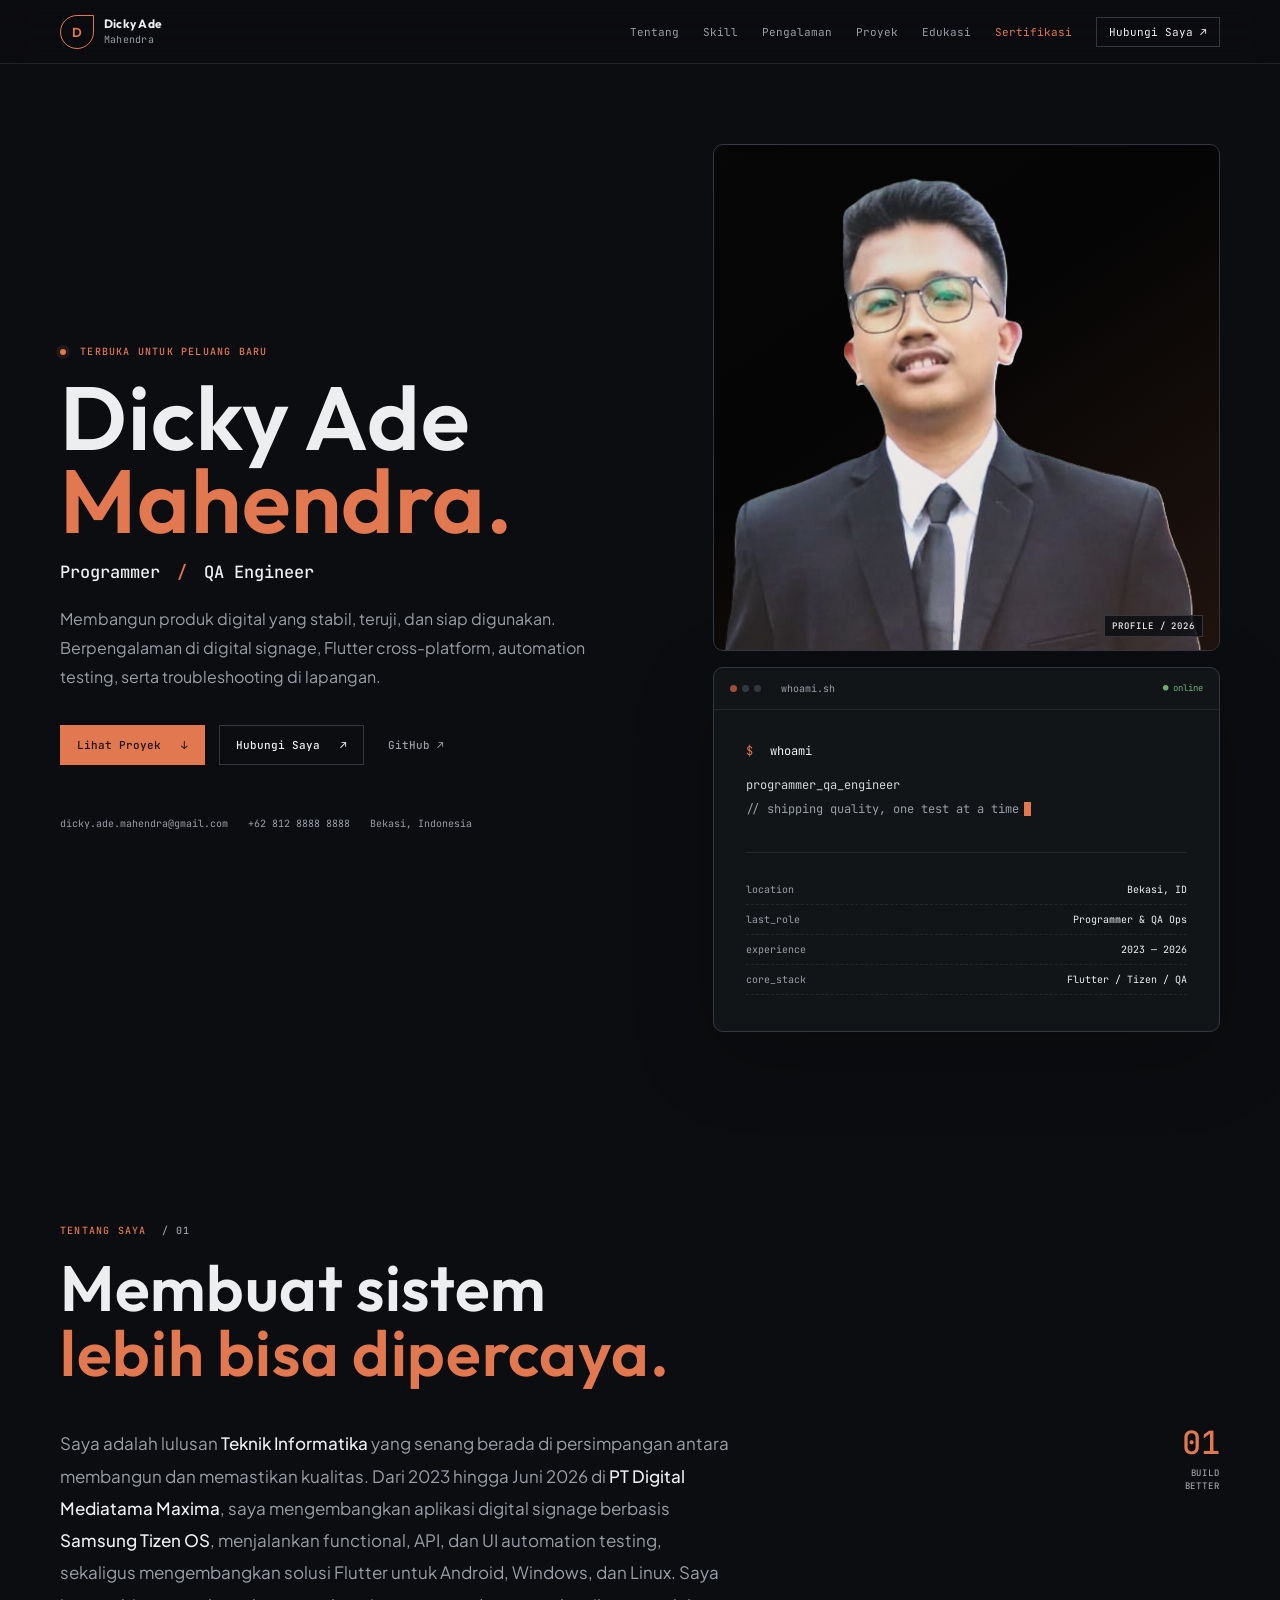
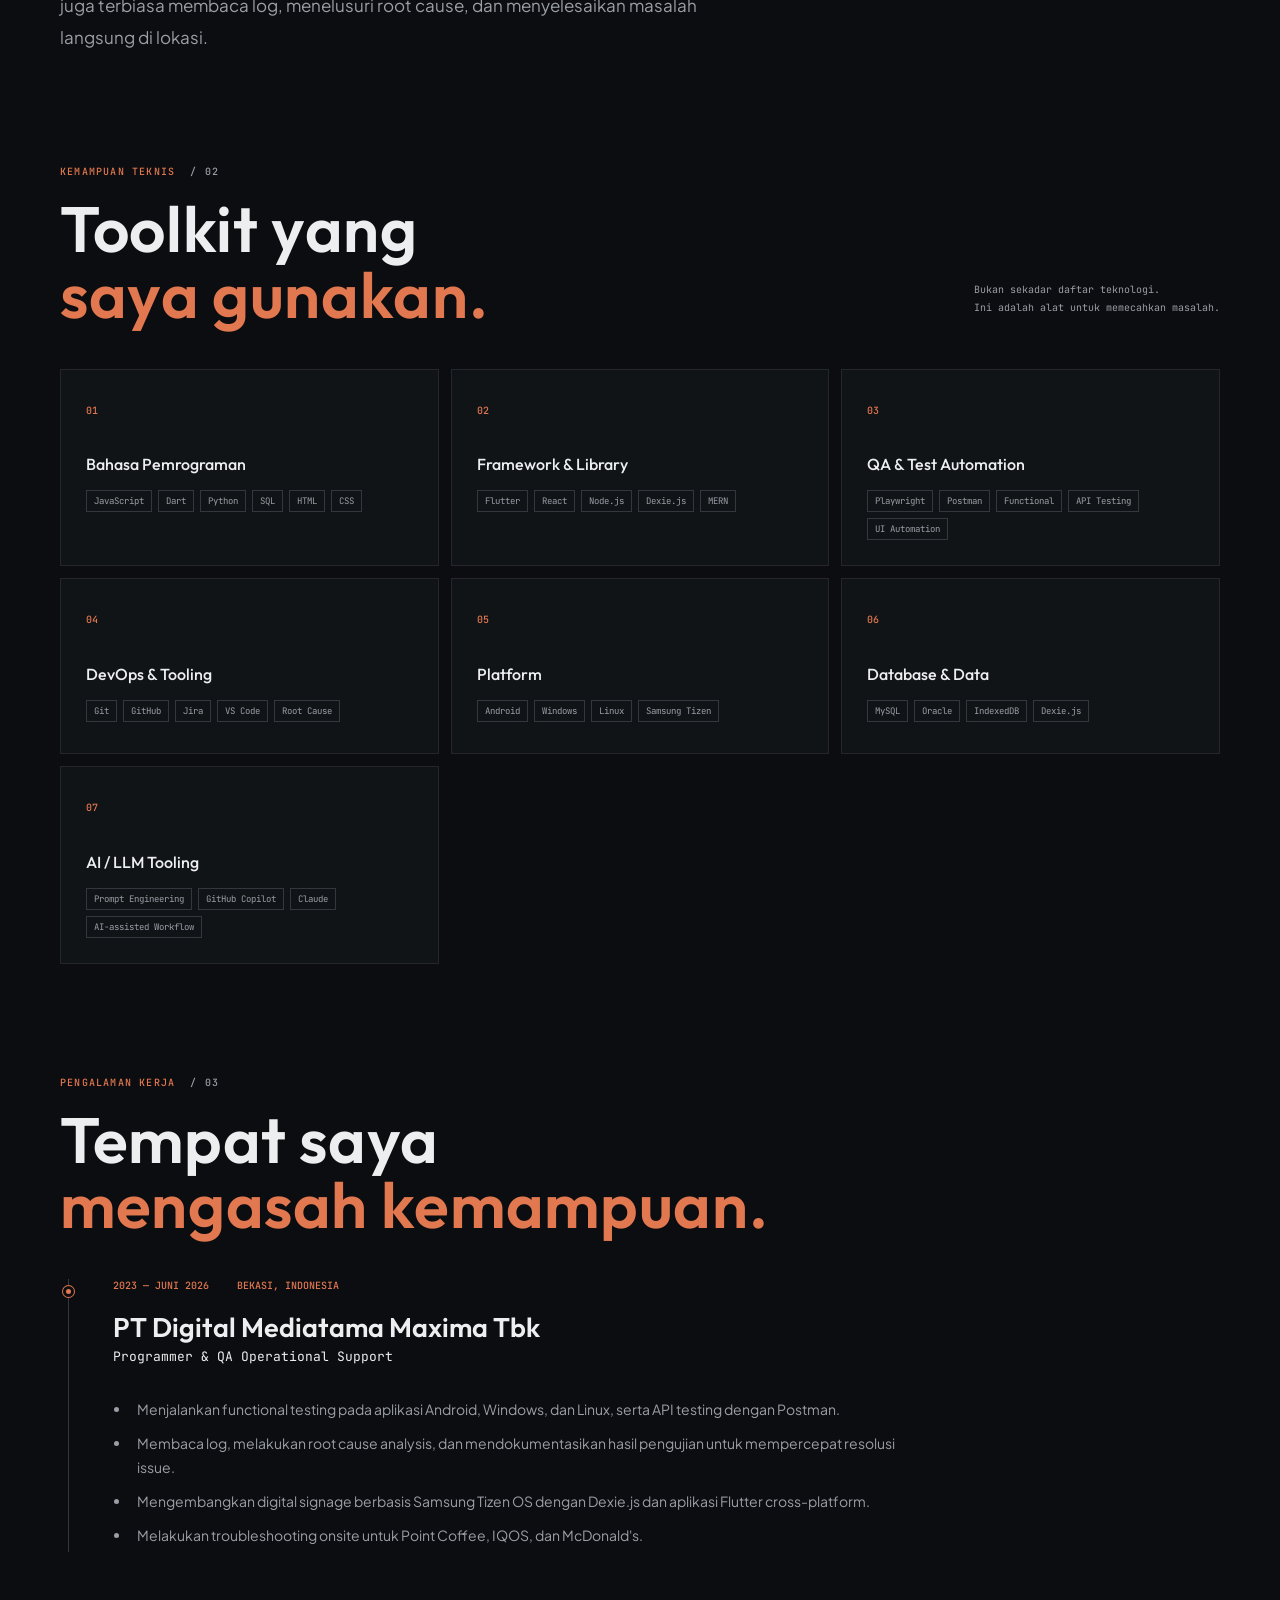
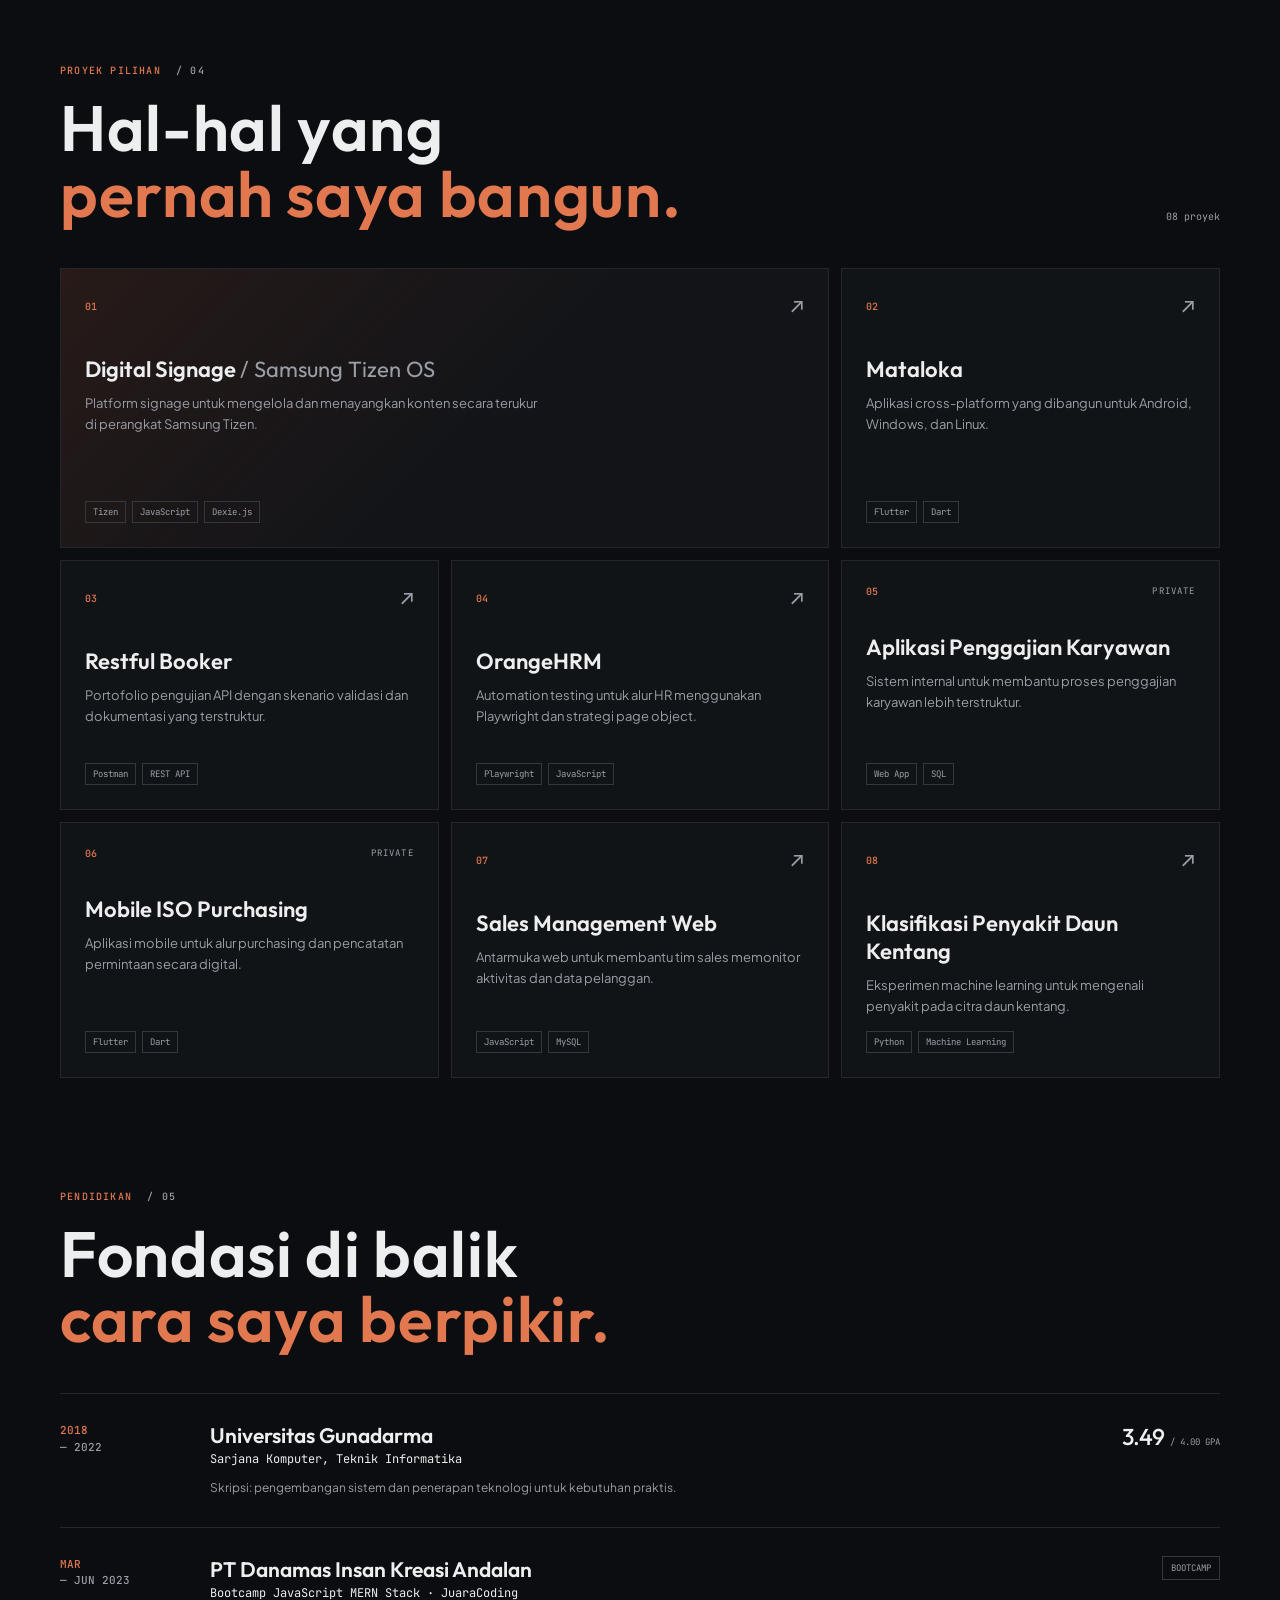
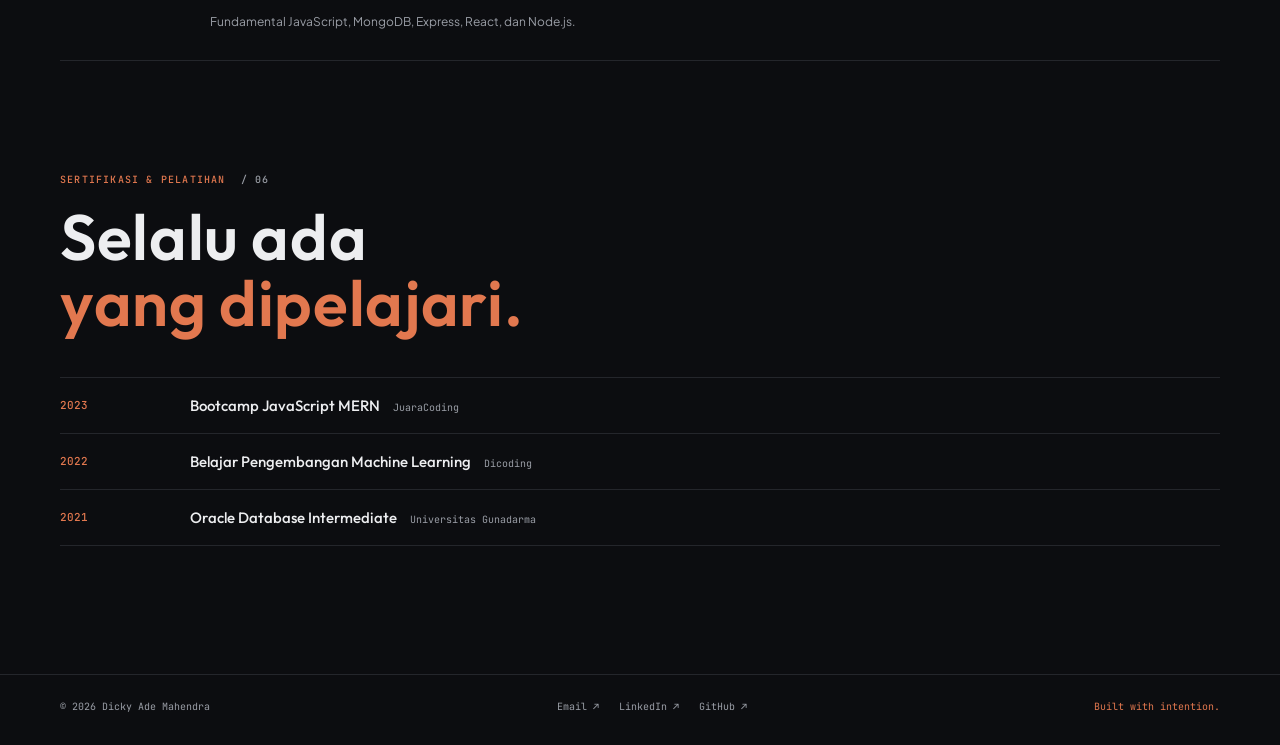
==== index.html @ 5268cdcc "initial" ====
<!doctype html>
<html lang="id">
<head>
  <meta charset="utf-8">
  <meta name="viewport" content="width=device-width, initial-scale=1">
  <meta name="description" content="Portofolio Dicky Ade Mahendra, Programmer dan QA Engineer.">
  <title>Dicky Ade Mahendra | Programmer &amp; QA Engineer</title>
  <link rel="preconnect" href="https://fonts.googleapis.com">
  <link rel="preconnect" href="https://fonts.gstatic.com" crossorigin>
  <link href="https://fonts.googleapis.com/css2?family=JetBrains+Mono:wght@400;500;600&family=Outfit:wght@500;600;700&family=Plus+Jakarta+Sans:wght@400;500;600;700&display=swap" rel="stylesheet">
  <link rel="icon" href="favicon.svg" type="image/svg+xml">
  <link rel="stylesheet" href="styles.css">
  <script src="script.js" defer></script>
</head>
<body>
  <header class="site-header">
    <div class="container header-inner">
      <a class="brand" href="#top" aria-label="Dicky Ade Mahendra, kembali ke atas">
        <span class="brand-mark">D</span>
        <span class="brand-name"><strong>Dicky Ade</strong><small>Mahendra</small></span>
      </a>
      <button class="menu-toggle" type="button" aria-expanded="false" aria-controls="site-nav" aria-label="Buka menu navigasi">
        <span></span><span></span><span></span>
      </button>
      <nav class="site-nav" id="site-nav" aria-label="Navigasi utama">
        <a href="#about">Tentang</a>
        <a href="#skills">Skill</a>
        <a href="#experience">Pengalaman</a>
        <a href="#projects">Proyek</a>
        <a href="#education">Edukasi</a>
        <a href="#certifications">Sertifikasi</a>
        <a class="nav-cta" href="mailto:dicky.ade.mahendra@gmail.com">Hubungi Saya <span aria-hidden="true">↗</span></a>
      </nav>
    </div>
  </header>

  <main id="top">
    <section class="hero container reveal" aria-labelledby="hero-title">
      <div class="hero-copy">
        <p class="eyebrow"><span class="status-dot"></span> Terbuka untuk peluang baru</p>
        <h1 id="hero-title">Dicky Ade<br><em>Mahendra.</em></h1>
        <p class="hero-role">Programmer <span>/</span> QA Engineer</p>
        <p class="hero-summary">Membangun produk digital yang stabil, teruji, dan siap digunakan. Berpengalaman di digital signage, Flutter cross-platform, automation testing, serta troubleshooting di lapangan.</p>
        <div class="hero-actions">
          <a class="button button-primary" href="#projects">Lihat Proyek <span aria-hidden="true">↓</span></a>
          <a class="button button-outline" href="mailto:dicky.ade.mahendra@gmail.com">Hubungi Saya <span aria-hidden="true">↗</span></a>
          <a class="text-link" href="https://github.com/" target="_blank" rel="noopener">GitHub <span aria-hidden="true">↗</span></a>
        </div>
        <div class="hero-contact" aria-label="Informasi kontak">
          <a href="mailto:dicky.ade.mahendra@gmail.com">dicky.ade.mahendra@gmail.com</a>
          <a href="tel:+6281288888888">+62 812 8888 8888</a>
          <span>Bekasi, Indonesia</span>
        </div>
      </div>
      <div class="hero-profile">
        <figure class="profile-photo">
          <img src="WhatsApp Image 2026-07-02 at 18.12.56.png?v=20260907-1912" alt="Foto profil Dicky Ade Mahendra">
          <figcaption>PROFILE / 2026</figcaption>
        </figure>
        <div class="terminal" aria-label="Profil profesional">
        <div class="terminal-bar"><span class="window-dots"><i></i><i></i><i></i></span><span>whoami.sh</span><span class="terminal-status">● online</span></div>
        <div class="terminal-body">
          <p class="terminal-line"><span class="prompt">$</span> whoami</p>
          <p class="terminal-output">programmer_qa_engineer</p>
          <p class="terminal-output muted">// shipping quality, one test at a time<span class="caret"></span></p>
          <div class="terminal-divider"></div>
          <dl class="fact-list">
            <div><dt>location</dt><dd>Bekasi, ID</dd></div>
            <div><dt>last_role</dt><dd>Programmer &amp; QA Ops</dd></div>
            <div><dt>experience</dt><dd>2023 — 2026</dd></div>
            <div><dt>core_stack</dt><dd>Flutter / Tizen / QA</dd></div>
          </dl>
        </div>
      </div>
      </div>
    </section>

    <section class="section container reveal" id="about" aria-labelledby="about-title">
      <div class="section-heading"><p class="eyebrow">Tentang Saya <span>/ 01</span></p><h2 id="about-title" class="section-title">Membuat sistem<br><em>lebih bisa dipercaya.</em></h2></div>
      <div class="about-content"><p>Saya adalah lulusan <strong>Teknik Informatika</strong> yang senang berada di persimpangan antara membangun dan memastikan kualitas. Dari 2023 hingga Juni 2026 di <strong>PT Digital Mediatama Maxima</strong>, saya mengembangkan aplikasi digital signage berbasis <strong>Samsung Tizen OS</strong>, menjalankan functional, API, dan UI automation testing, sekaligus mengembangkan solusi Flutter untuk Android, Windows, dan Linux. Saya juga terbiasa membaca log, menelusuri root cause, dan menyelesaikan masalah langsung di lokasi.</p><div class="about-marker">01<br><span>BUILD<br>BETTER</span></div></div>
    </section>

    <section class="section container reveal" id="skills" aria-labelledby="skills-title">
      <div class="section-heading section-heading-row"><div><p class="eyebrow">Kemampuan Teknis <span>/ 02</span></p><h2 id="skills-title" class="section-title">Toolkit yang<br><em>saya gunakan.</em></h2></div><p class="section-note">Bukan sekadar daftar teknologi.<br>Ini adalah alat untuk memecahkan masalah.</p></div>
      <div class="skills-grid">
        <article class="skill-card"><span class="card-index">01</span><h3>Bahasa Pemrograman</h3><div class="tags"><span>JavaScript</span><span>Dart</span><span>Python</span><span>SQL</span><span>HTML</span><span>CSS</span></div></article>
        <article class="skill-card"><span class="card-index">02</span><h3>Framework &amp; Library</h3><div class="tags"><span>Flutter</span><span>React</span><span>Node.js</span><span>Dexie.js</span><span>MERN</span></div></article>
        <article class="skill-card"><span class="card-index">03</span><h3>QA &amp; Test Automation</h3><div class="tags"><span>Playwright</span><span>Postman</span><span>Functional</span><span>API Testing</span><span>UI Automation</span></div></article>
        <article class="skill-card"><span class="card-index">04</span><h3>DevOps &amp; Tooling</h3><div class="tags"><span>Git</span><span>GitHub</span><span>Jira</span><span>VS Code</span><span>Root Cause</span></div></article>
        <article class="skill-card"><span class="card-index">05</span><h3>Platform</h3><div class="tags"><span>Android</span><span>Windows</span><span>Linux</span><span>Samsung Tizen</span></div></article>
        <article class="skill-card"><span class="card-index">06</span><h3>Database &amp; Data</h3><div class="tags"><span>MySQL</span><span>Oracle</span><span>IndexedDB</span><span>Dexie.js</span></div></article>
        <article class="skill-card skill-card-wide"><span class="card-index">07</span><h3>AI / LLM Tooling</h3><div class="tags"><span>Prompt Engineering</span><span>GitHub Copilot</span><span>Claude</span><span>AI-assisted Workflow</span></div></article>
      </div>
    </section>

    <section class="section container reveal" id="experience" aria-labelledby="experience-title">
      <div class="section-heading"><p class="eyebrow">Pengalaman Kerja <span>/ 03</span></p><h2 id="experience-title" class="section-title">Tempat saya<br><em>mengasah kemampuan.</em></h2></div>
      <div class="timeline"><article class="timeline-item"><span class="timeline-dot"></span><div class="timeline-meta"><span>2023 — JUNI 2026</span><span>BEKASI, INDONESIA</span></div><h3>PT Digital Mediatama Maxima Tbk</h3><p class="role">Programmer &amp; QA Operational Support</p><ul><li>Menjalankan functional testing pada aplikasi Android, Windows, dan Linux, serta API testing dengan Postman.</li><li>Membaca log, melakukan root cause analysis, dan mendokumentasikan hasil pengujian untuk mempercepat resolusi issue.</li><li>Mengembangkan digital signage berbasis Samsung Tizen OS dengan Dexie.js dan aplikasi Flutter cross-platform.</li><li>Melakukan troubleshooting onsite untuk Point Coffee, IQOS, dan McDonald's.</li></ul></article></div>
    </section>

    <section class="section container reveal" id="projects" aria-labelledby="projects-title">
      <div class="section-heading section-heading-row"><div><p class="eyebrow">Proyek Pilihan <span>/ 04</span></p><h2 id="projects-title" class="section-title">Hal-hal yang<br><em>pernah saya bangun.</em></h2></div><span class="project-count">08 proyek</span></div>
      <div class="projects-grid">
        <article class="project-card project-featured"><div class="project-top"><span class="project-number">01</span><a href="https://github.com/" target="_blank" rel="noopener" aria-label="Buka Digital Signage di GitHub">↗</a></div><h3>Digital Signage <span>/ Samsung Tizen OS</span></h3><p>Platform signage untuk mengelola dan menayangkan konten secara terukur di perangkat Samsung Tizen.</p><div class="tags"><span>Tizen</span><span>JavaScript</span><span>Dexie.js</span></div></article>
        <article class="project-card"><div class="project-top"><span class="project-number">02</span><a href="https://github.com/" target="_blank" rel="noopener" aria-label="Buka Mataloka di GitHub">↗</a></div><h3>Mataloka</h3><p>Aplikasi cross-platform yang dibangun untuk Android, Windows, dan Linux.</p><div class="tags"><span>Flutter</span><span>Dart</span></div></article>
        <article class="project-card"><div class="project-top"><span class="project-number">03</span><a href="https://github.com/" target="_blank" rel="noopener" aria-label="Buka Restful Booker di GitHub">↗</a></div><h3>Restful Booker</h3><p>Portofolio pengujian API dengan skenario validasi dan dokumentasi yang terstruktur.</p><div class="tags"><span>Postman</span><span>REST API</span></div></article>
        <article class="project-card"><div class="project-top"><span class="project-number">04</span><a href="https://github.com/" target="_blank" rel="noopener" aria-label="Buka OrangeHRM di GitHub">↗</a></div><h3>OrangeHRM</h3><p>Automation testing untuk alur HR menggunakan Playwright dan strategi page object.</p><div class="tags"><span>Playwright</span><span>JavaScript</span></div></article>
        <article class="project-card"><div class="project-top"><span class="project-number">05</span><span class="project-private">PRIVATE</span></div><h3>Aplikasi Penggajian Karyawan</h3><p>Sistem internal untuk membantu proses penggajian karyawan lebih terstruktur.</p><div class="tags"><span>Web App</span><span>SQL</span></div></article>
        <article class="project-card"><div class="project-top"><span class="project-number">06</span><span class="project-private">PRIVATE</span></div><h3>Mobile ISO Purchasing</h3><p>Aplikasi mobile untuk alur purchasing dan pencatatan permintaan secara digital.</p><div class="tags"><span>Flutter</span><span>Dart</span></div></article>
        <article class="project-card"><div class="project-top"><span class="project-number">07</span><a href="https://github.com/" target="_blank" rel="noopener" aria-label="Buka Sales Management Web di GitHub">↗</a></div><h3>Sales Management Web</h3><p>Antarmuka web untuk membantu tim sales memonitor aktivitas dan data pelanggan.</p><div class="tags"><span>JavaScript</span><span>MySQL</span></div></article>
        <article class="project-card"><div class="project-top"><span class="project-number">08</span><a href="https://github.com/" target="_blank" rel="noopener" aria-label="Buka Klasifikasi Penyakit Daun Kentang di GitHub">↗</a></div><h3>Klasifikasi Penyakit Daun Kentang</h3><p>Eksperimen machine learning untuk mengenali penyakit pada citra daun kentang.</p><div class="tags"><span>Python</span><span>Machine Learning</span></div></article>
      </div>
    </section>

    <section class="section container reveal" id="education" aria-labelledby="education-title">
      <div class="section-heading"><p class="eyebrow">Pendidikan <span>/ 05</span></p><h2 id="education-title" class="section-title">Fondasi di balik<br><em>cara saya berpikir.</em></h2></div>
      <div class="education-list"><article class="education-item"><div class="education-year">2018<br><span>— 2022</span></div><div><h3>Universitas Gunadarma</h3><p>Sarjana Komputer, Teknik Informatika</p><small>Skripsi: pengembangan sistem dan penerapan teknologi untuk kebutuhan praktis.</small></div><strong class="gpa">3.49 <span>/ 4.00 GPA</span></strong></article><article class="education-item"><div class="education-year">MAR<br><span>— JUN 2023</span></div><div><h3>PT Danamas Insan Kreasi Andalan</h3><p>Bootcamp JavaScript MERN Stack · JuaraCoding</p><small>Fundamental JavaScript, MongoDB, Express, React, dan Node.js.</small></div><span class="education-badge">BOOTCAMP</span></article></div>
    </section>

    <section class="section container reveal" id="certifications" aria-labelledby="certifications-title">
      <div class="section-heading section-heading-row"><div><p class="eyebrow">Sertifikasi &amp; Pelatihan <span>/ 06</span></p><h2 id="certifications-title" class="section-title">Selalu ada<br><em>yang dipelajari.</em></h2></div></div>
      <div class="cert-list"><div><span>2023</span><p>Bootcamp JavaScript MERN <small>JuaraCoding</small></p></div><div><span>2022</span><p>Belajar Pengembangan Machine Learning <small>Dicoding</small></p></div><div><span>2021</span><p>Oracle Database Intermediate <small>Universitas Gunadarma</small></p></div></div>
    </section>
  </main>

  <footer class="site-footer"><div class="container footer-inner"><p>© <span id="current-year">2026</span> Dicky Ade Mahendra</p><div class="footer-links"><a href="mailto:dicky.ade.mahendra@gmail.com">Email ↗</a><a href="https://www.linkedin.com/" target="_blank" rel="noopener">LinkedIn ↗</a><a href="https://github.com/" target="_blank" rel="noopener">GitHub ↗</a></div><span class="footer-note">Built with intention.</span></div></footer>
</body>
</html>
---- styles.css ----
.profile-photo{height:auto!important;aspect-ratio:1/1;background:#050505!important}
 .profile-photo figcaption{color:var(--text)!important;background:rgba(12,13,16,.82)!important;border:1px solid var(--border-strong)}
:root{--bg:#0c0d10;--bg-elev:#15171b;--bg-elev-2:#1b1e23;--border:#24262b;--border-strong:#34373d;--accent:#e2784f;--accent-rgb:226,120,79;--text:#edeef0;--muted:#9a9ea6;--font:'Plus Jakarta Sans','Segoe UI',sans-serif;--font-head:'Outfit','Segoe UI',sans-serif;--mono:'JetBrains Mono','Courier New',monospace;--container:1160px}
*{box-sizing:border-box}html{scroll-behavior:smooth}body{margin:0;background:var(--bg);color:var(--text);font:400 15px/1.7 var(--font);overflow-x:hidden}body:before{content:"";position:fixed;inset:0;pointer-events:none;opacity:.22;background-image:linear-gradient(rgba(255,255,255,.025) 1px,transparent 1px),linear-gradient(90deg,rgba(255,255,255,.025) 1px,transparent 1px);background-size:80px 80px;mask-image:linear-gradient(to bottom,black,transparent 80%)}a{color:inherit;text-decoration:none}button,a{font:inherit}a:focus-visible,button:focus-visible{outline:2px solid var(--accent);outline-offset:4px}.container{width:min(calc(100% - 4rem),var(--container));margin-inline:auto}.site-header{height:64px;position:sticky;top:0;z-index:20;border-bottom:1px solid rgba(36,38,43,.9);background:rgba(12,13,16,.84);backdrop-filter:blur(16px)}.header-inner{height:100%;display:flex;align-items:center;justify-content:space-between}.brand{display:flex;align-items:center;gap:10px}.brand-mark{display:grid;place-items:center;width:34px;height:34px;border:1px solid var(--accent);border-radius:50% 0 50% 50%;color:var(--accent);font:600 13px var(--font-head)}.brand-name{display:flex;flex-direction:column;font:500 12px/1.15 var(--font-head);letter-spacing:.02em}.brand-name small{font:400 10px var(--mono);color:var(--muted);margin-top:3px}.site-nav{display:flex;align-items:center;gap:24px;font:400 11px var(--mono);color:var(--muted)}.site-nav a{transition:color .2s ease}.site-nav a:hover,.site-nav a.is-active{color:var(--accent)}.site-nav .nav-cta{border:1px solid var(--border-strong);padding:7px 12px;color:var(--text)}.site-nav .nav-cta:hover{border-color:var(--accent)}.menu-toggle{display:none;background:none;border:0;padding:8px}.menu-toggle span{display:block;width:22px;height:1px;margin:5px;background:var(--text)}.hero{min-height:calc(100vh - 64px);display:grid;grid-template-columns:1.05fr .95fr;align-items:center;gap:8%;padding-top:5rem;padding-bottom:5rem}.eyebrow{margin:0 0 18px;color:var(--accent);font:500 10px var(--mono);letter-spacing:.12em;text-transform:uppercase}.eyebrow span:not(.status-dot){color:var(--muted);margin-left:8px}.status-dot{display:inline-block;width:6px;height:6px;border-radius:50%;margin-right:7px;background:var(--accent);box-shadow:0 0 0 4px rgba(var(--accent-rgb),.1)}h1,h2,h3,p{margin-top:0}h1{margin-bottom:20px;font:600 clamp(3.7rem,7vw,6.8rem)/.92 var(--font-head);letter-spacing:.01em}h1 em,h2 em{font-style:normal;color:var(--accent)}.hero-role{color:var(--text);font:500 17px var(--mono);margin-bottom:22px}.hero-role span{color:var(--accent);padding:0 7px}.hero-summary{max-width:550px;color:var(--muted);font-size:16px;line-height:1.8}.hero-actions{display:flex;align-items:center;gap:14px;flex-wrap:wrap;margin-top:34px}.button{display:inline-flex;align-items:center;gap:20px;padding:12px 16px;border:1px solid transparent;font:500 11px var(--mono);transition:all .2s ease}.button-primary{background:var(--accent);color:#17100d}.button-primary:hover{background:#ee8a5d;transform:translateY(-2px)}.button-outline{border-color:var(--border-strong)}.button-outline:hover{border-color:var(--accent);color:var(--accent)}.text-link{font:500 11px var(--mono);color:var(--muted);padding:10px}.text-link:hover{color:var(--accent)}.hero-contact{display:flex;gap:20px;flex-wrap:wrap;margin-top:52px;color:var(--muted);font:400 10px var(--mono)}.hero-contact a:hover{color:var(--accent)}.hero-profile{display:grid;gap:16px}.profile-photo{position:relative;height:255px;margin:0;border:1px solid var(--border-strong);border-radius:10px;overflow:hidden;background:#eef0f1}.profile-photo img{width:100%;height:100%;display:block;object-fit:cover;object-position:center 18%;filter:saturate(.82) contrast(1.04)}.profile-photo:after{content:"";position:absolute;inset:0;pointer-events:none;background:linear-gradient(145deg,rgba(12,13,16,.16),transparent 42%,rgba(226,120,79,.12))}.profile-photo figcaption{position:absolute;right:16px;bottom:13px;z-index:1;color:#25282c;background:rgba(238,240,241,.8);padding:4px 7px;font:500 9px var(--mono);letter-spacing:.1em}.terminal{border:1px solid var(--border-strong);border-radius:10px;background:rgba(21,23,27,.8);box-shadow:0 24px 80px rgba(0,0,0,.22);overflow:hidden}.terminal-bar{height:42px;display:flex;align-items:center;gap:12px;padding:0 16px;border-bottom:1px solid var(--border);color:var(--muted);font:400 10px var(--mono)}.window-dots{display:flex;gap:5px;margin-right:8px}.window-dots i{display:block;width:7px;height:7px;border-radius:50%;background:var(--border-strong)}.window-dots i:first-child{background:#a34c35}.terminal-status{margin-left:auto;color:#6eaa75;font-size:9px}.terminal-body{padding:31px 32px 36px}.terminal-line,.terminal-output{font:400 12px/1.8 var(--mono)}.prompt{color:var(--accent);margin-right:10px}.terminal-output{color:#d3d5d9;margin-bottom:3px}.terminal-output.muted{color:var(--muted)}.caret{display:inline-block;width:7px;height:14px;background:var(--accent);vertical-align:-3px;margin-left:5px;animation:blink 1s steps(2) infinite}.terminal-divider{height:1px;background:var(--border);margin:31px 0 22px}.fact-list{margin:0}.fact-list div{display:flex;justify-content:space-between;gap:20px;padding:8px 0;font:400 10px var(--mono);border-bottom:1px dashed var(--border)}.fact-list dt{color:var(--muted)}.fact-list dd{margin:0;color:var(--text);text-align:right}.section{padding-top:7rem;scroll-margin-top:64px}.section-heading{margin-bottom:42px}.section-heading-row{display:flex;align-items:end;justify-content:space-between;gap:30px}.section-title{margin:0;font:600 clamp(2.5rem,5vw,4.2rem)/1.02 var(--font-head);letter-spacing:.01em}.section-note,.project-count{color:var(--muted);font:400 10px/1.8 var(--mono)}.about-content{display:grid;grid-template-columns:minmax(0,680px) 1fr;gap:80px;align-items:start}.about-content p{margin:0;color:var(--muted);font-size:17px;line-height:1.9}.about-content strong{color:var(--text);font-weight:500}.about-marker{text-align:right;color:var(--accent);font:500 32px/1 var(--mono)}.about-marker span{display:block;margin-top:8px;color:var(--muted);font-size:9px;line-height:1.4;letter-spacing:.1em}.skills-grid,.projects-grid{display:grid;grid-template-columns:repeat(3,1fr);gap:12px}.skill-card,.project-card{position:relative;border:1px solid var(--border);background:rgba(21,23,27,.76);overflow:hidden}.skill-card{min-height:176px;padding:25px}.skill-card:before,.project-card:before{content:"";position:absolute;inset:0;opacity:0;pointer-events:none;background:radial-gradient(180px circle at var(--mx,50%) var(--my,50%),rgba(var(--accent-rgb),.2),transparent 70%);transition:opacity .25s ease}.skill-card:hover:before,.project-card:hover:before{opacity:1}.card-index,.project-number{position:relative;color:var(--accent);font:500 10px var(--mono)}.skill-card h3{position:relative;margin:34px 0 16px;font:500 16px var(--font-head)}.tags{position:relative;display:flex;gap:6px;flex-wrap:wrap}.tags span{padding:4px 7px;border:1px solid var(--border-strong);color:var(--muted);font:400 9px var(--mono)}.skill-card-wide{grid-column:span 1}.timeline{border-left:1px solid var(--border-strong);margin-left:8px;padding-left:44px}.timeline-item{position:relative;max-width:790px}.timeline-dot{position:absolute;left:-50px;top:7px;width:11px;height:11px;border:3px solid var(--bg);border-radius:50%;background:var(--accent);box-shadow:0 0 0 1px var(--accent)}.timeline-meta{display:flex;gap:28px;color:var(--accent);font:500 10px var(--mono);margin-bottom:18px}.timeline-item h3{margin-bottom:4px;font:600 27px var(--font-head)}.role{color:var(--text);font:400 13px var(--mono)}.timeline-item ul{margin:28px 0 0;padding-left:18px;color:var(--muted);font-size:14px}.timeline-item li{padding:5px 0 5px 6px}.project-card{min-height:250px;padding:24px;display:flex;flex-direction:column;transition:transform .25s ease,border-color .25s ease}.project-card:hover{transform:translateY(-5px);border-color:var(--border-strong)}.project-featured{grid-column:span 2;min-height:280px;background:linear-gradient(135deg,rgba(226,120,79,.13),rgba(21,23,27,.8) 55%)}.project-top{display:flex;justify-content:space-between;align-items:center;position:relative}.project-top a{font:500 21px var(--mono);color:var(--muted)}.project-top a:hover{color:var(--accent)}.project-private{color:var(--muted);font:400 9px var(--mono);letter-spacing:.12em}.project-card h3{position:relative;margin:35px 0 10px;font:600 22px var(--font-head)}.project-card h3 span{color:var(--muted);font-weight:400}.project-card p{position:relative;color:var(--muted);font-size:13px;line-height:1.65;max-width:460px}.project-card .tags{margin-top:auto}.education-list{border-top:1px solid var(--border)}.education-item{display:grid;grid-template-columns:120px 1fr auto;align-items:start;gap:30px;padding:28px 0;border-bottom:1px solid var(--border)}.education-year{color:var(--accent);font:500 11px/1.5 var(--mono)}.education-year span{color:var(--muted)}.education-item h3{margin-bottom:3px;font:600 21px var(--font-head)}.education-item p{margin-bottom:6px;color:var(--text);font:400 12px var(--mono)}.education-item small{color:var(--muted);font-size:12px}.gpa{font:500 23px var(--font-head);white-space:nowrap}.gpa span{color:var(--muted);font:400 9px var(--mono)}.education-badge{color:var(--muted);font:400 9px var(--mono);border:1px solid var(--border-strong);padding:5px 8px}.cert-list{border-top:1px solid var(--border)}.cert-list div{display:grid;grid-template-columns:100px 1fr;align-items:center;gap:30px;padding:18px 0;border-bottom:1px solid var(--border)}.cert-list span{color:var(--accent);font:500 11px var(--mono)}.cert-list p{margin:0;font:500 15px var(--font-head)}.cert-list small{margin-left:10px;color:var(--muted);font:400 10px var(--mono)}.site-footer{margin-top:8rem;border-top:1px solid var(--border);padding:25px 0 32px}.footer-inner{display:flex;align-items:center;justify-content:space-between;gap:20px;color:var(--muted);font:400 10px var(--mono)}.footer-inner p{margin:0}.footer-links{display:flex;gap:20px}.footer-links a:hover{color:var(--accent)}.footer-note{color:var(--accent)}.reveal{opacity:0;transform:translateY(18px);transition:opacity .7s ease,transform .7s ease}.reveal.is-visible{opacity:1;transform:none}@keyframes blink{50%{opacity:0}}
@media(max-width:860px){.container{width:min(calc(100% - 3rem),var(--container))}.site-nav{gap:13px}.hero{grid-template-columns:1fr;min-height:auto;padding-top:6rem}.hero-profile{max-width:520px}.profile-photo{height:300px}.terminal{max-width:520px}.about-content{grid-template-columns:1fr;gap:30px}.about-marker{text-align:left}.skills-grid,.projects-grid{grid-template-columns:repeat(2,1fr)}.project-featured{grid-column:span 2}.section{padding-top:6rem}.footer-note{display:none}}
@media(max-width:640px){.container{width:calc(100% - 2rem)}.site-header{height:60px}.menu-toggle{display:block;position:relative;z-index:22}.site-nav{display:none;position:absolute;top:60px;left:0;right:0;padding:16px 1rem 22px;flex-direction:column;align-items:stretch;gap:0;background:rgba(12,13,16,.98);border-bottom:1px solid var(--border)}.site-nav.open{display:flex}.site-nav a{padding:12px 0;border-bottom:1px solid var(--border)}.site-nav .nav-cta{margin-top:12px;padding:10px 12px;text-align:center;border-bottom:1px solid var(--border)}.hero{padding-top:5rem}.hero h1{font-size:clamp(3.3rem,16vw,5rem)}.hero-summary{font-size:14px}.hero-contact{gap:10px;flex-direction:column;margin-top:35px}.hero-profile{gap:12px}.profile-photo{height:250px}.terminal-body{padding:24px 18px}.fact-list div{font-size:9px}.section{padding-top:5rem}.section-heading-row{display:block}.section-note{margin-top:18px}.section-title{font-size:2.8rem}.skills-grid,.projects-grid{grid-template-columns:1fr}.project-featured{grid-column:auto}.skill-card-wide{grid-column:auto}.skill-card{min-height:0}.timeline{padding-left:25px;margin-left:4px}.timeline-dot{left:-31px}.timeline-meta{flex-direction:column;gap:4px}.timeline-item h3{font-size:22px}.timeline-item ul{font-size:13px;padding-left:16px}.education-item{grid-template-columns:1fr;gap:12px}.gpa{justify-self:start}.education-badge{justify-self:start}.cert-list div{grid-template-columns:60px 1fr;gap:14px}.cert-list p{font-size:14px}.cert-list small{display:block;margin:4px 0 0}.footer-inner{align-items:flex-start;flex-direction:column;gap:10px}.footer-links{gap:14px}}
@media(prefers-reduced-motion:reduce){html{scroll-behavior:auto}.reveal{opacity:1;transform:none;transition:none}.caret{animation:none}.project-card,.button{transition:none}}
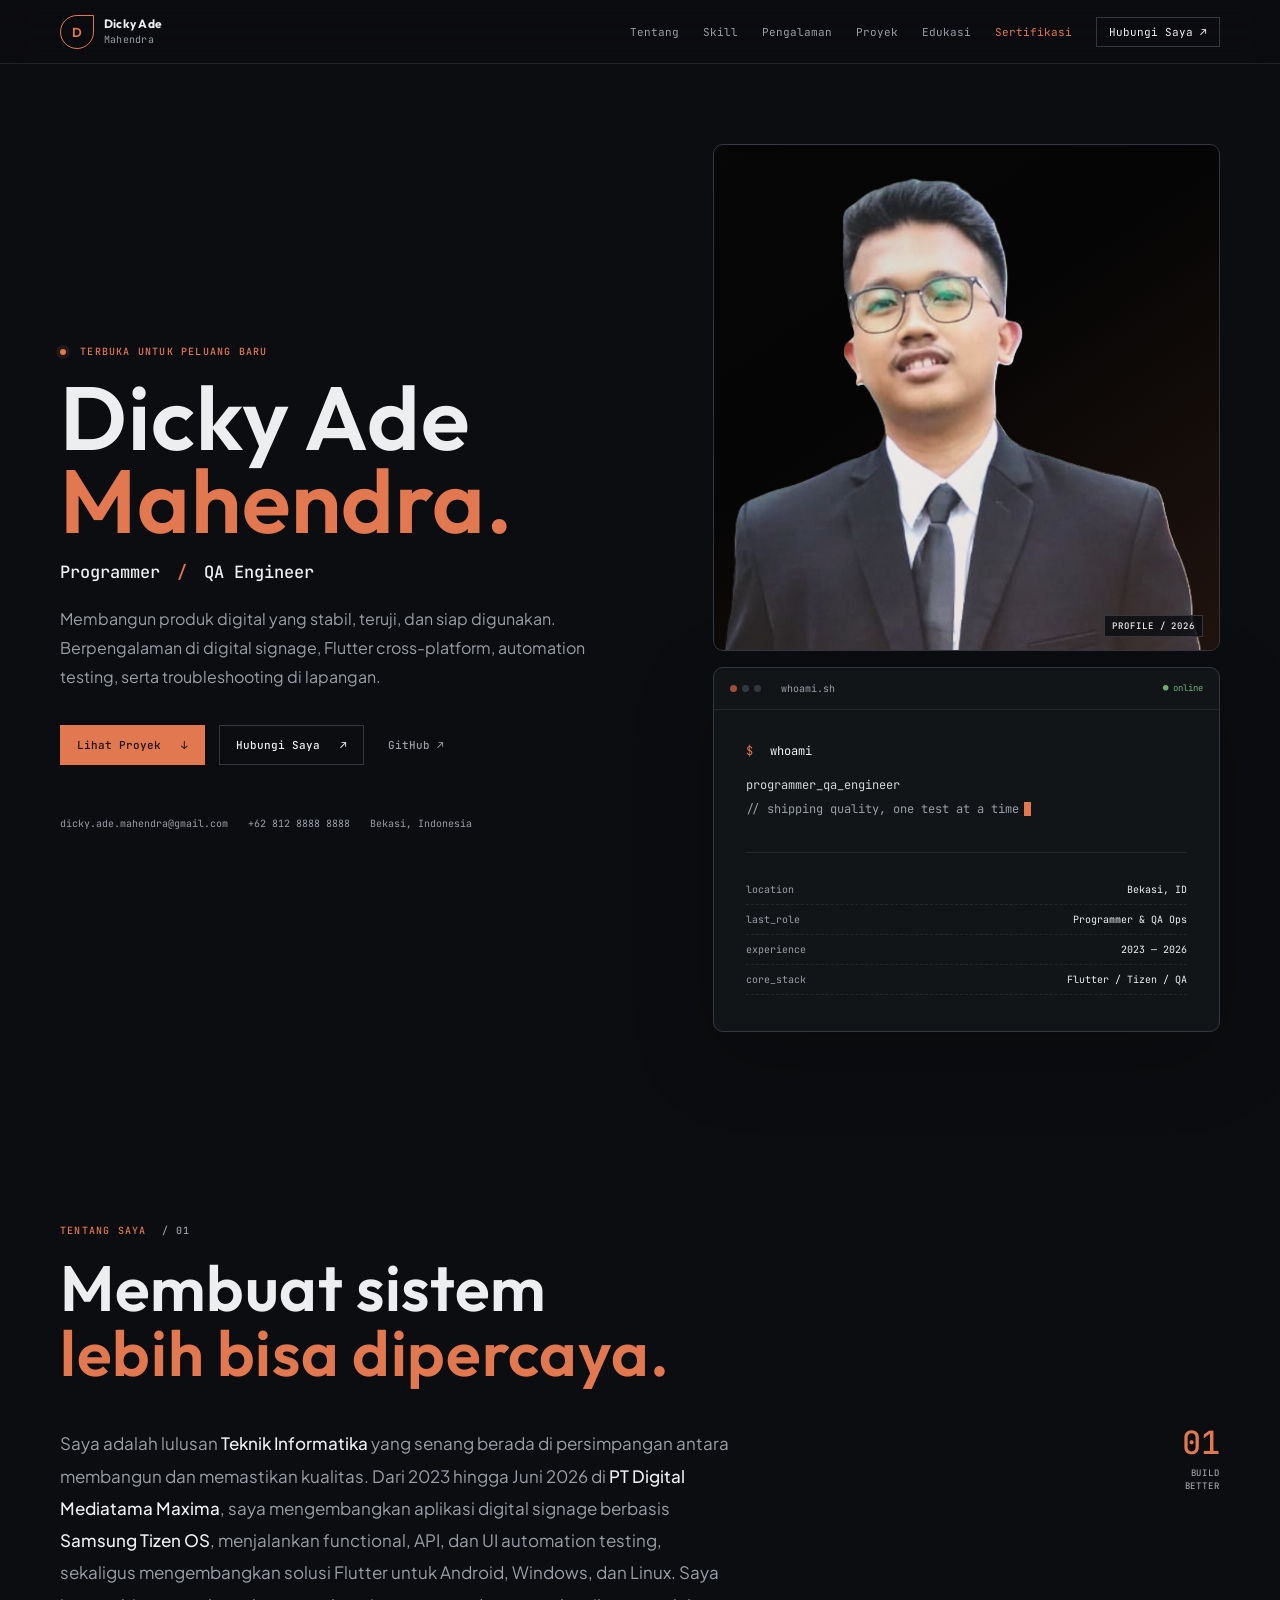
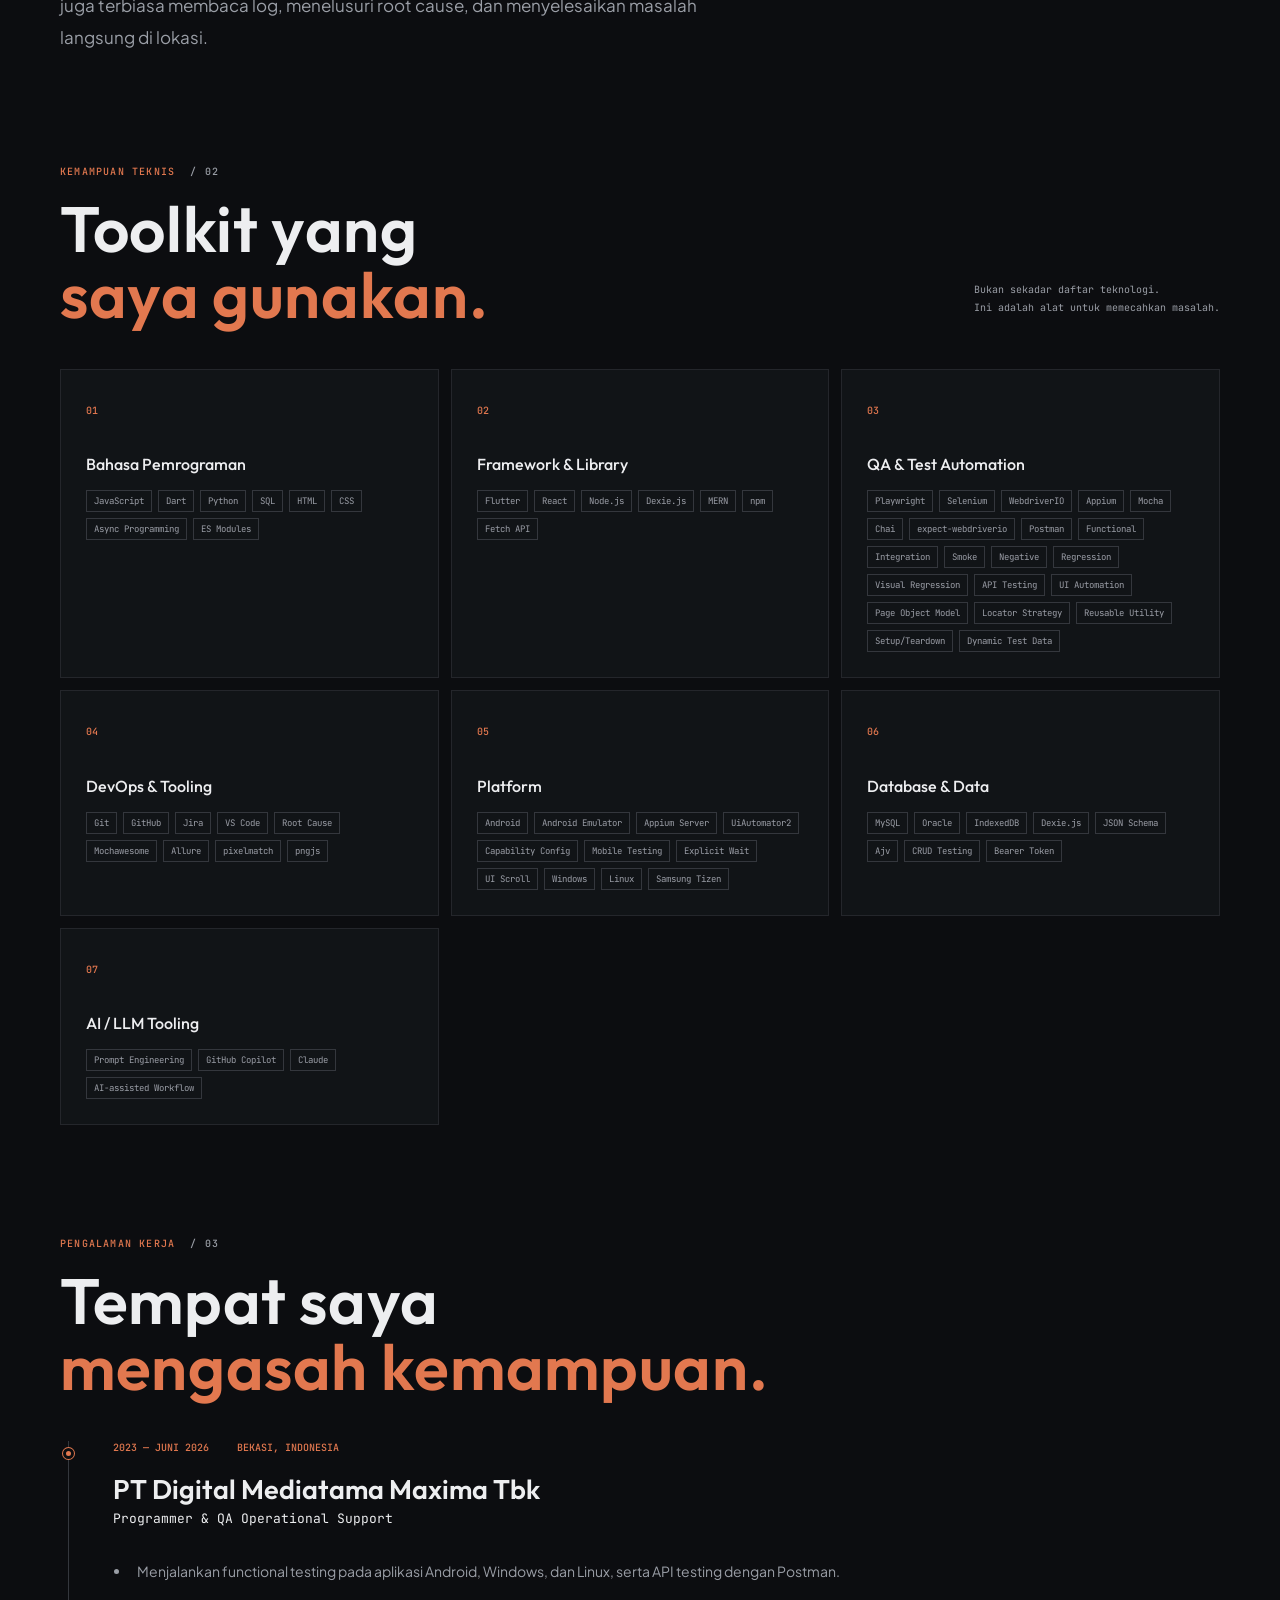
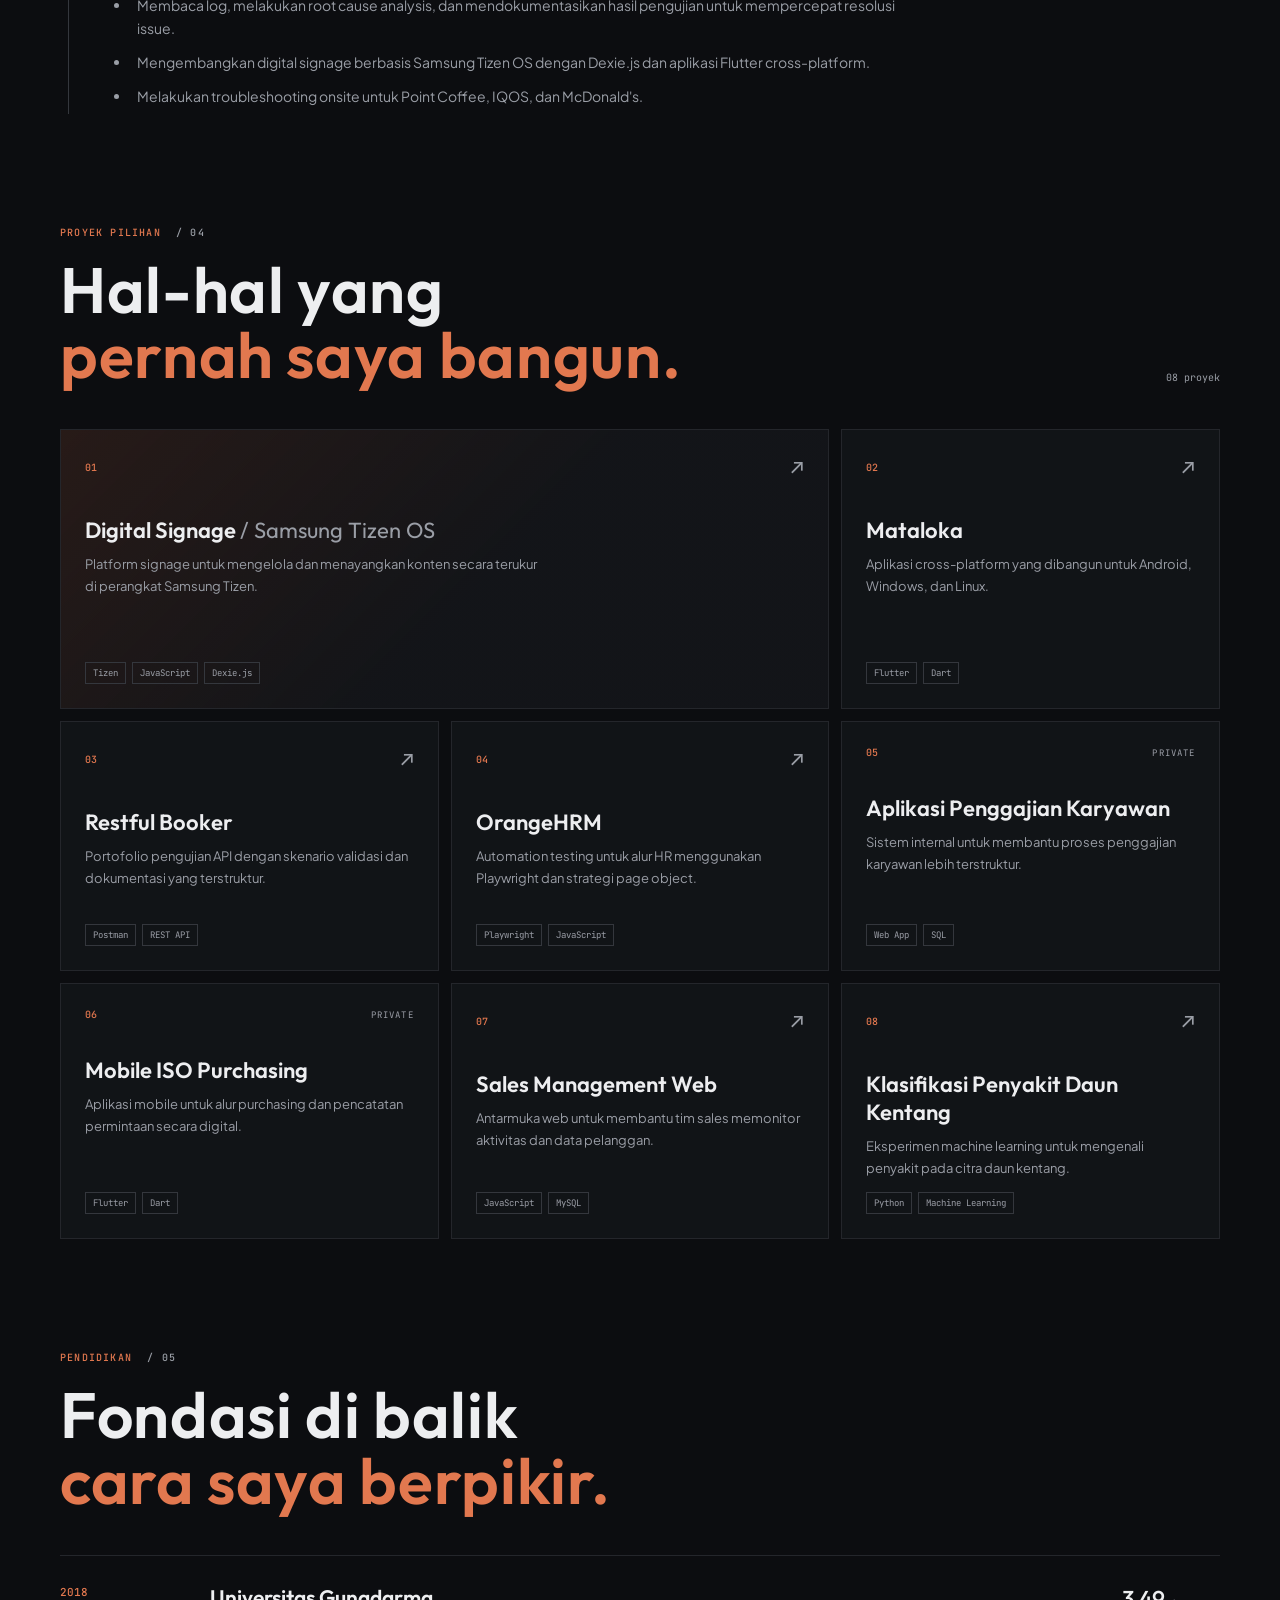
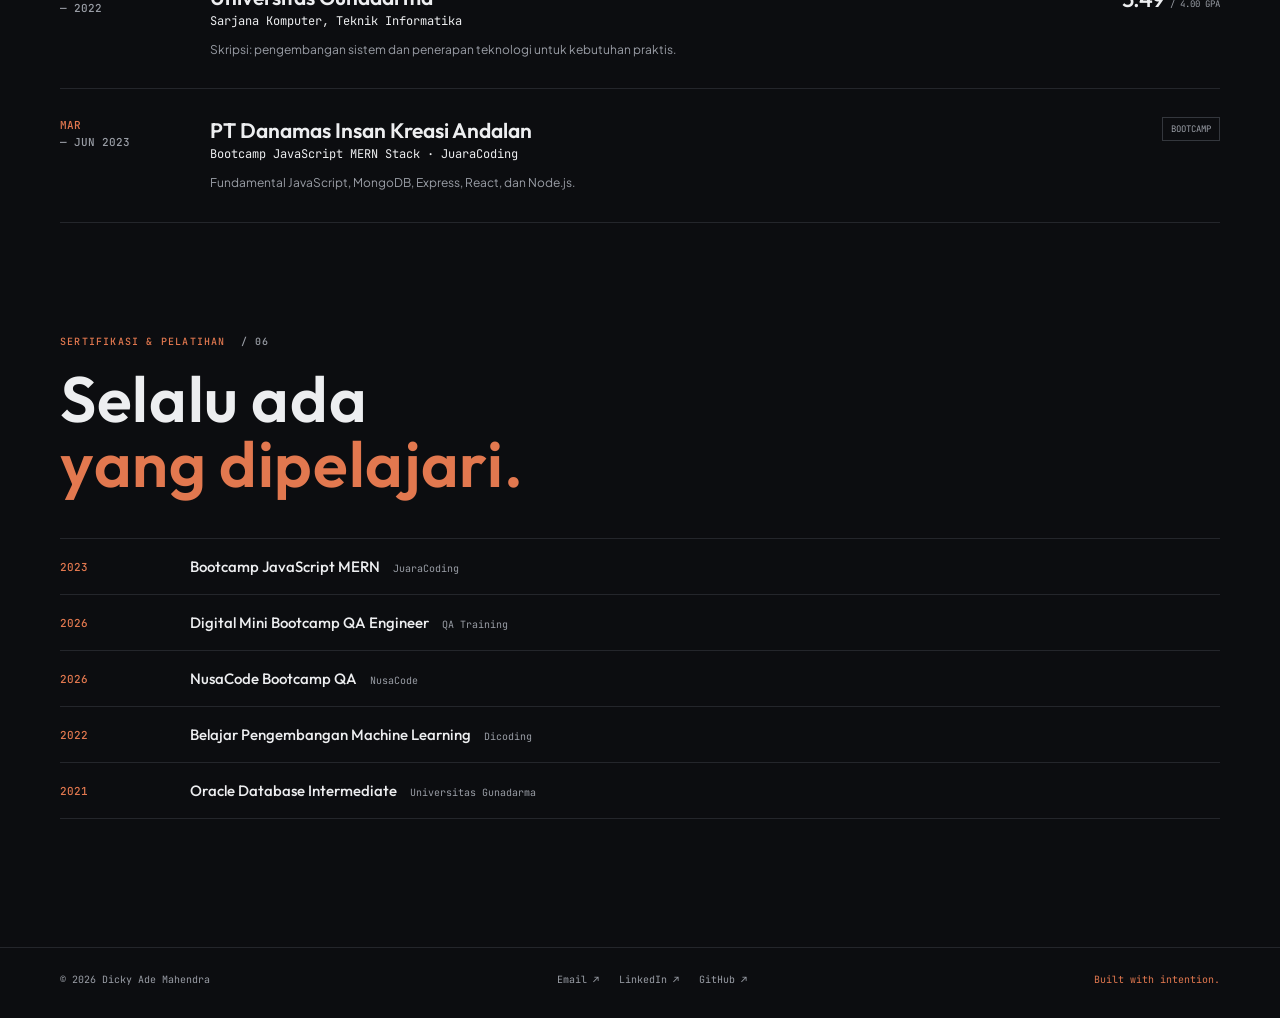
==== commit c01d53b1: "update" ====
--- a/index.html
+++ b/index.html
@@ -83,12 +83,12 @@
     <section class="section container reveal" id="skills" aria-labelledby="skills-title">
       <div class="section-heading section-heading-row"><div><p class="eyebrow">Kemampuan Teknis <span>/ 02</span></p><h2 id="skills-title" class="section-title">Toolkit yang<br><em>saya gunakan.</em></h2></div><p class="section-note">Bukan sekadar daftar teknologi.<br>Ini adalah alat untuk memecahkan masalah.</p></div>
       <div class="skills-grid">
-        <article class="skill-card"><span class="card-index">01</span><h3>Bahasa Pemrograman</h3><div class="tags"><span>JavaScript</span><span>Dart</span><span>Python</span><span>SQL</span><span>HTML</span><span>CSS</span></div></article>
-        <article class="skill-card"><span class="card-index">02</span><h3>Framework &amp; Library</h3><div class="tags"><span>Flutter</span><span>React</span><span>Node.js</span><span>Dexie.js</span><span>MERN</span></div></article>
-        <article class="skill-card"><span class="card-index">03</span><h3>QA &amp; Test Automation</h3><div class="tags"><span>Playwright</span><span>Postman</span><span>Functional</span><span>API Testing</span><span>UI Automation</span></div></article>
-        <article class="skill-card"><span class="card-index">04</span><h3>DevOps &amp; Tooling</h3><div class="tags"><span>Git</span><span>GitHub</span><span>Jira</span><span>VS Code</span><span>Root Cause</span></div></article>
-        <article class="skill-card"><span class="card-index">05</span><h3>Platform</h3><div class="tags"><span>Android</span><span>Windows</span><span>Linux</span><span>Samsung Tizen</span></div></article>
-        <article class="skill-card"><span class="card-index">06</span><h3>Database &amp; Data</h3><div class="tags"><span>MySQL</span><span>Oracle</span><span>IndexedDB</span><span>Dexie.js</span></div></article>
+        <article class="skill-card"><span class="card-index">01</span><h3>Bahasa Pemrograman</h3><div class="tags"><span>JavaScript</span><span>Dart</span><span>Python</span><span>SQL</span><span>HTML</span><span>CSS</span><span>Async Programming</span><span>ES Modules</span></div></article>
+        <article class="skill-card"><span class="card-index">02</span><h3>Framework &amp; Library</h3><div class="tags"><span>Flutter</span><span>React</span><span>Node.js</span><span>Dexie.js</span><span>MERN</span><span>npm</span><span>Fetch API</span></div></article>
+        <article class="skill-card"><span class="card-index">03</span><h3>QA &amp; Test Automation</h3><div class="tags"><span>Playwright</span><span>Selenium</span><span>WebdriverIO</span><span>Appium</span><span>Mocha</span><span>Chai</span><span>expect-webdriverio</span><span>Postman</span><span>Functional</span><span>Integration</span><span>Smoke</span><span>Negative</span><span>Regression</span><span>Visual Regression</span><span>API Testing</span><span>UI Automation</span><span>Page Object Model</span><span>Locator Strategy</span><span>Reusable Utility</span><span>Setup/Teardown</span><span>Dynamic Test Data</span></div></article>
+        <article class="skill-card"><span class="card-index">04</span><h3>DevOps &amp; Tooling</h3><div class="tags"><span>Git</span><span>GitHub</span><span>Jira</span><span>VS Code</span><span>Root Cause</span><span>Mochawesome</span><span>Allure</span><span>pixelmatch</span><span>pngjs</span></div></article>
+        <article class="skill-card"><span class="card-index">05</span><h3>Platform</h3><div class="tags"><span>Android</span><span>Android Emulator</span><span>Appium Server</span><span>UiAutomator2</span><span>Capability Config</span><span>Mobile Testing</span><span>Explicit Wait</span><span>UI Scroll</span><span>Windows</span><span>Linux</span><span>Samsung Tizen</span></div></article>
+        <article class="skill-card"><span class="card-index">06</span><h3>Database &amp; Data</h3><div class="tags"><span>MySQL</span><span>Oracle</span><span>IndexedDB</span><span>Dexie.js</span><span>JSON Schema</span><span>Ajv</span><span>CRUD Testing</span><span>Bearer Token</span></div></article>
         <article class="skill-card skill-card-wide"><span class="card-index">07</span><h3>AI / LLM Tooling</h3><div class="tags"><span>Prompt Engineering</span><span>GitHub Copilot</span><span>Claude</span><span>AI-assisted Workflow</span></div></article>
       </div>
     </section>
@@ -119,7 +119,7 @@
 
     <section class="section container reveal" id="certifications" aria-labelledby="certifications-title">
       <div class="section-heading section-heading-row"><div><p class="eyebrow">Sertifikasi &amp; Pelatihan <span>/ 06</span></p><h2 id="certifications-title" class="section-title">Selalu ada<br><em>yang dipelajari.</em></h2></div></div>
-      <div class="cert-list"><div><span>2023</span><p>Bootcamp JavaScript MERN <small>JuaraCoding</small></p></div><div><span>2022</span><p>Belajar Pengembangan Machine Learning <small>Dicoding</small></p></div><div><span>2021</span><p>Oracle Database Intermediate <small>Universitas Gunadarma</small></p></div></div>
+      <div class="cert-list"><div><span>2023</span><p>Bootcamp JavaScript MERN <small>JuaraCoding</small></p></div><div><span>2026</span><p>Digital Mini Bootcamp QA Engineer <small>QA Training</small></p></div><div><span>2026</span><p>NusaCode Bootcamp QA <small>NusaCode</small></p></div><div><span>2022</span><p>Belajar Pengembangan Machine Learning <small>Dicoding</small></p></div><div><span>2021</span><p>Oracle Database Intermediate <small>Universitas Gunadarma</small></p></div></div>
     </section>
   </main>
 
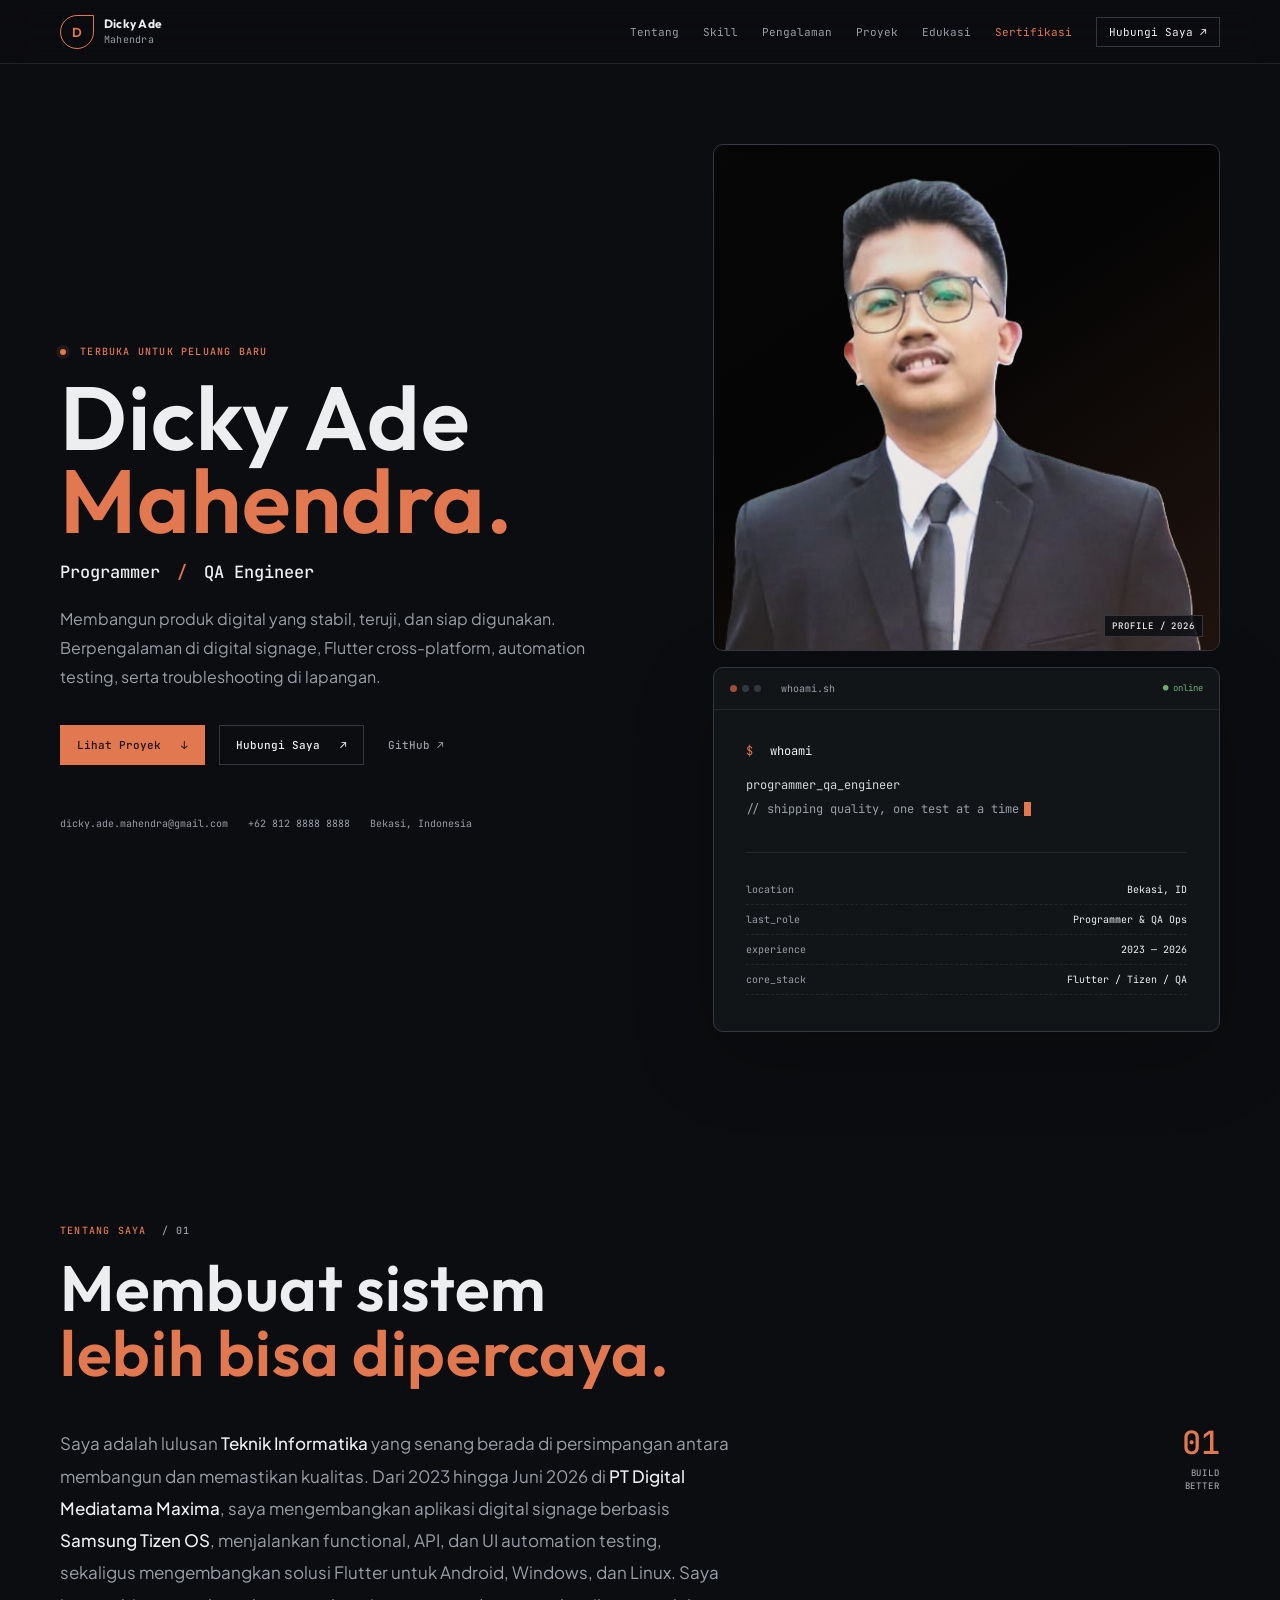
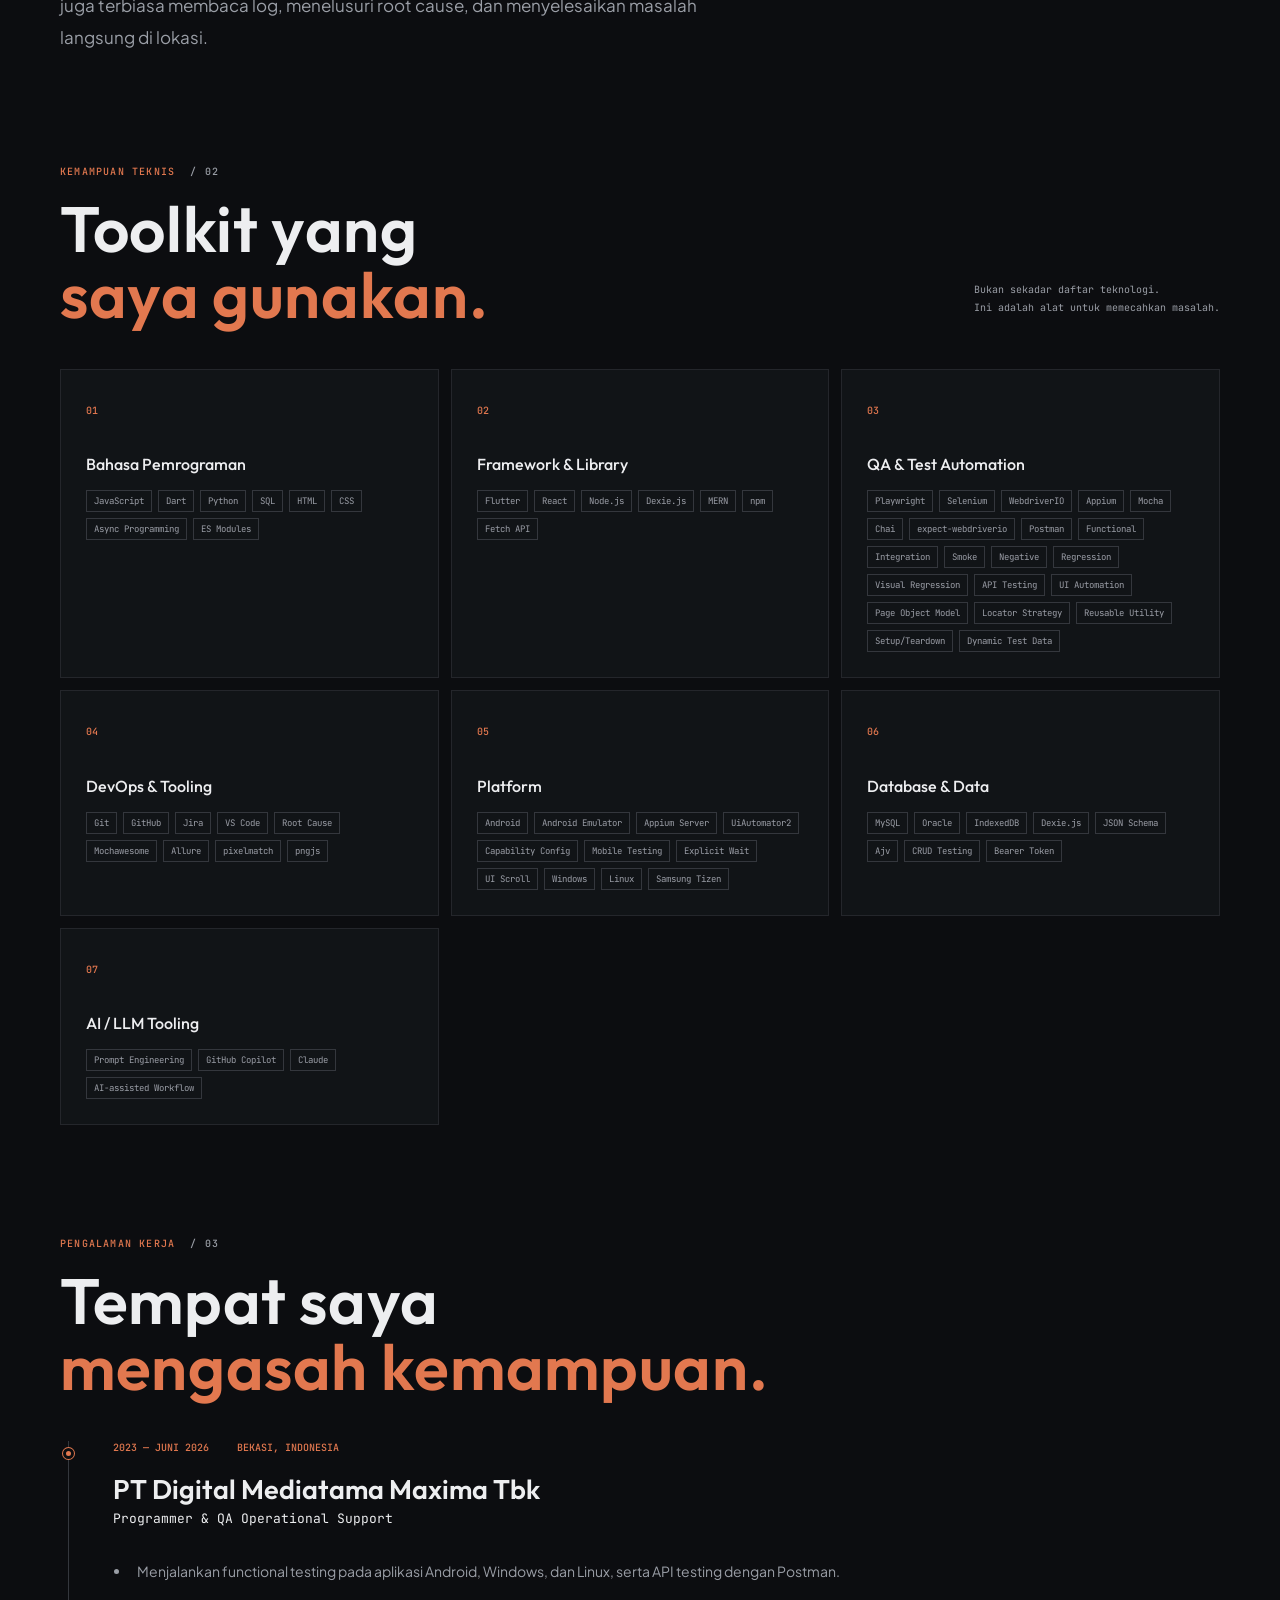
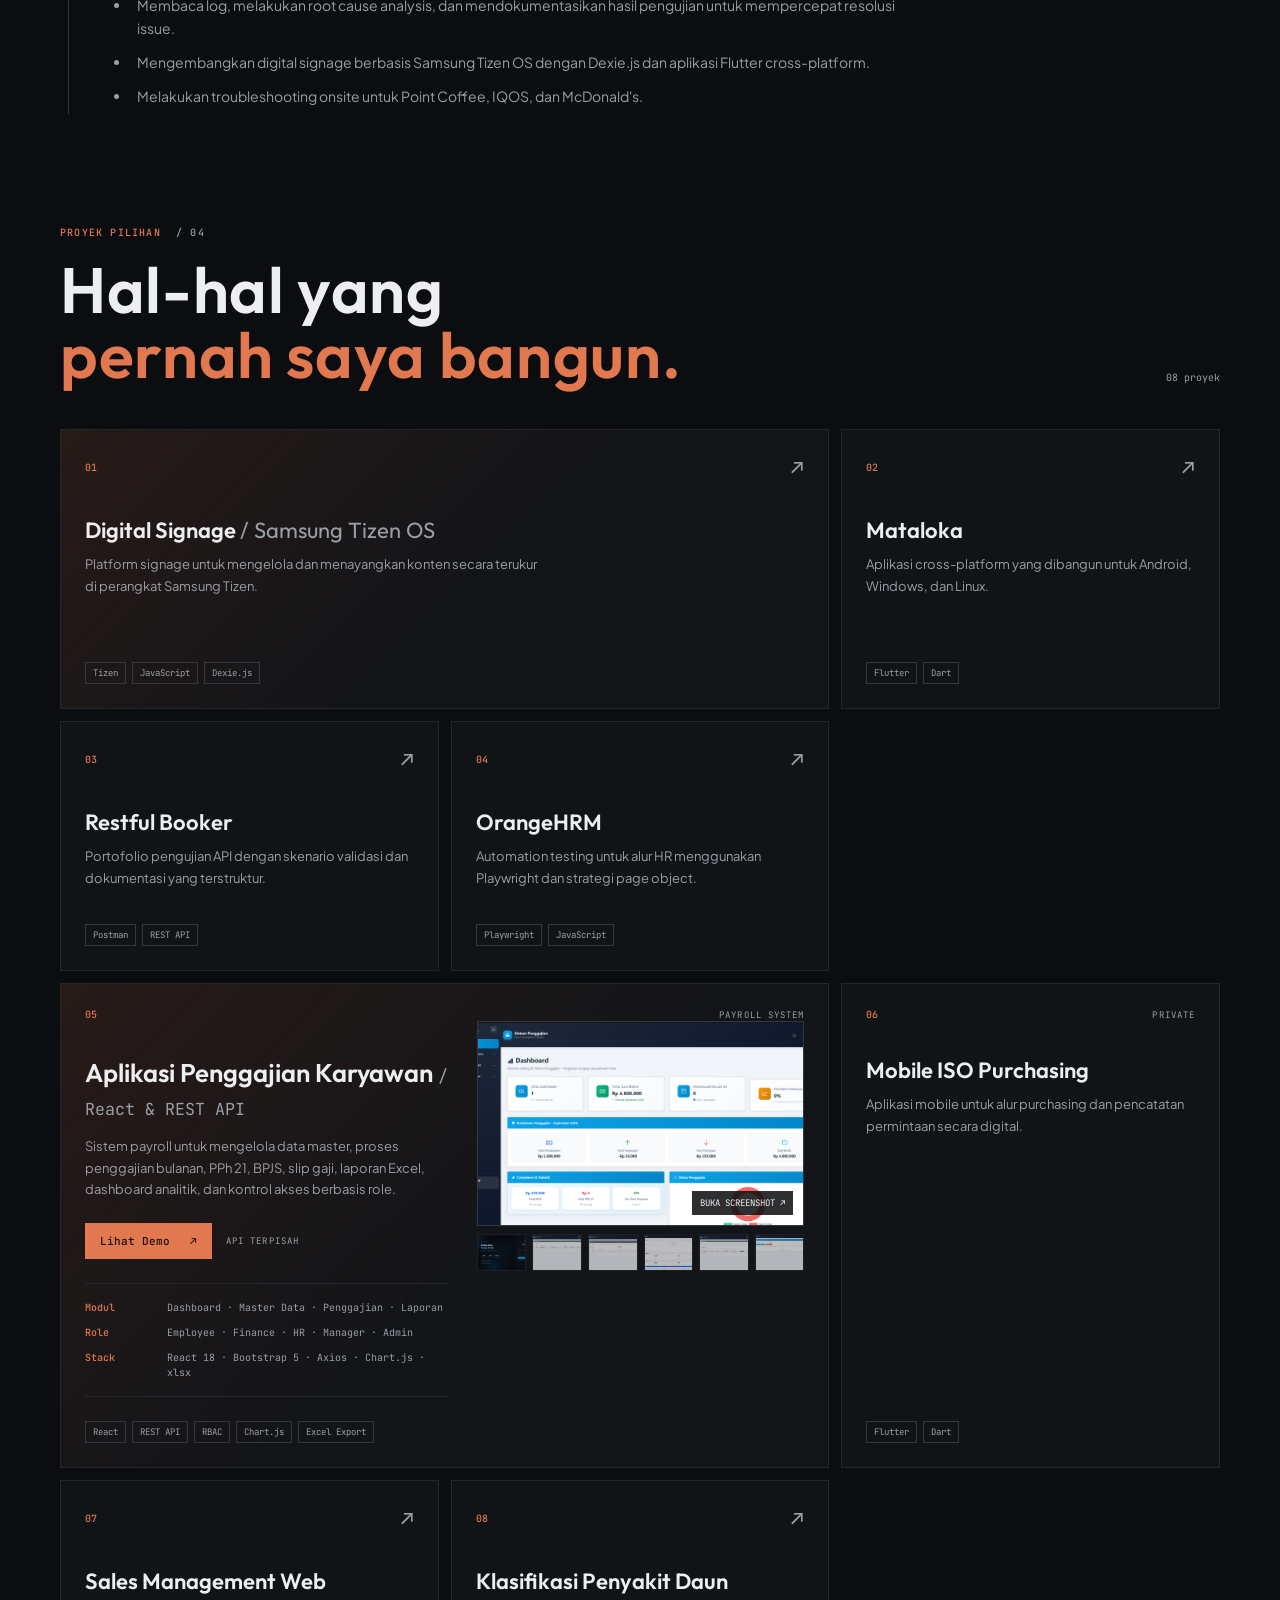
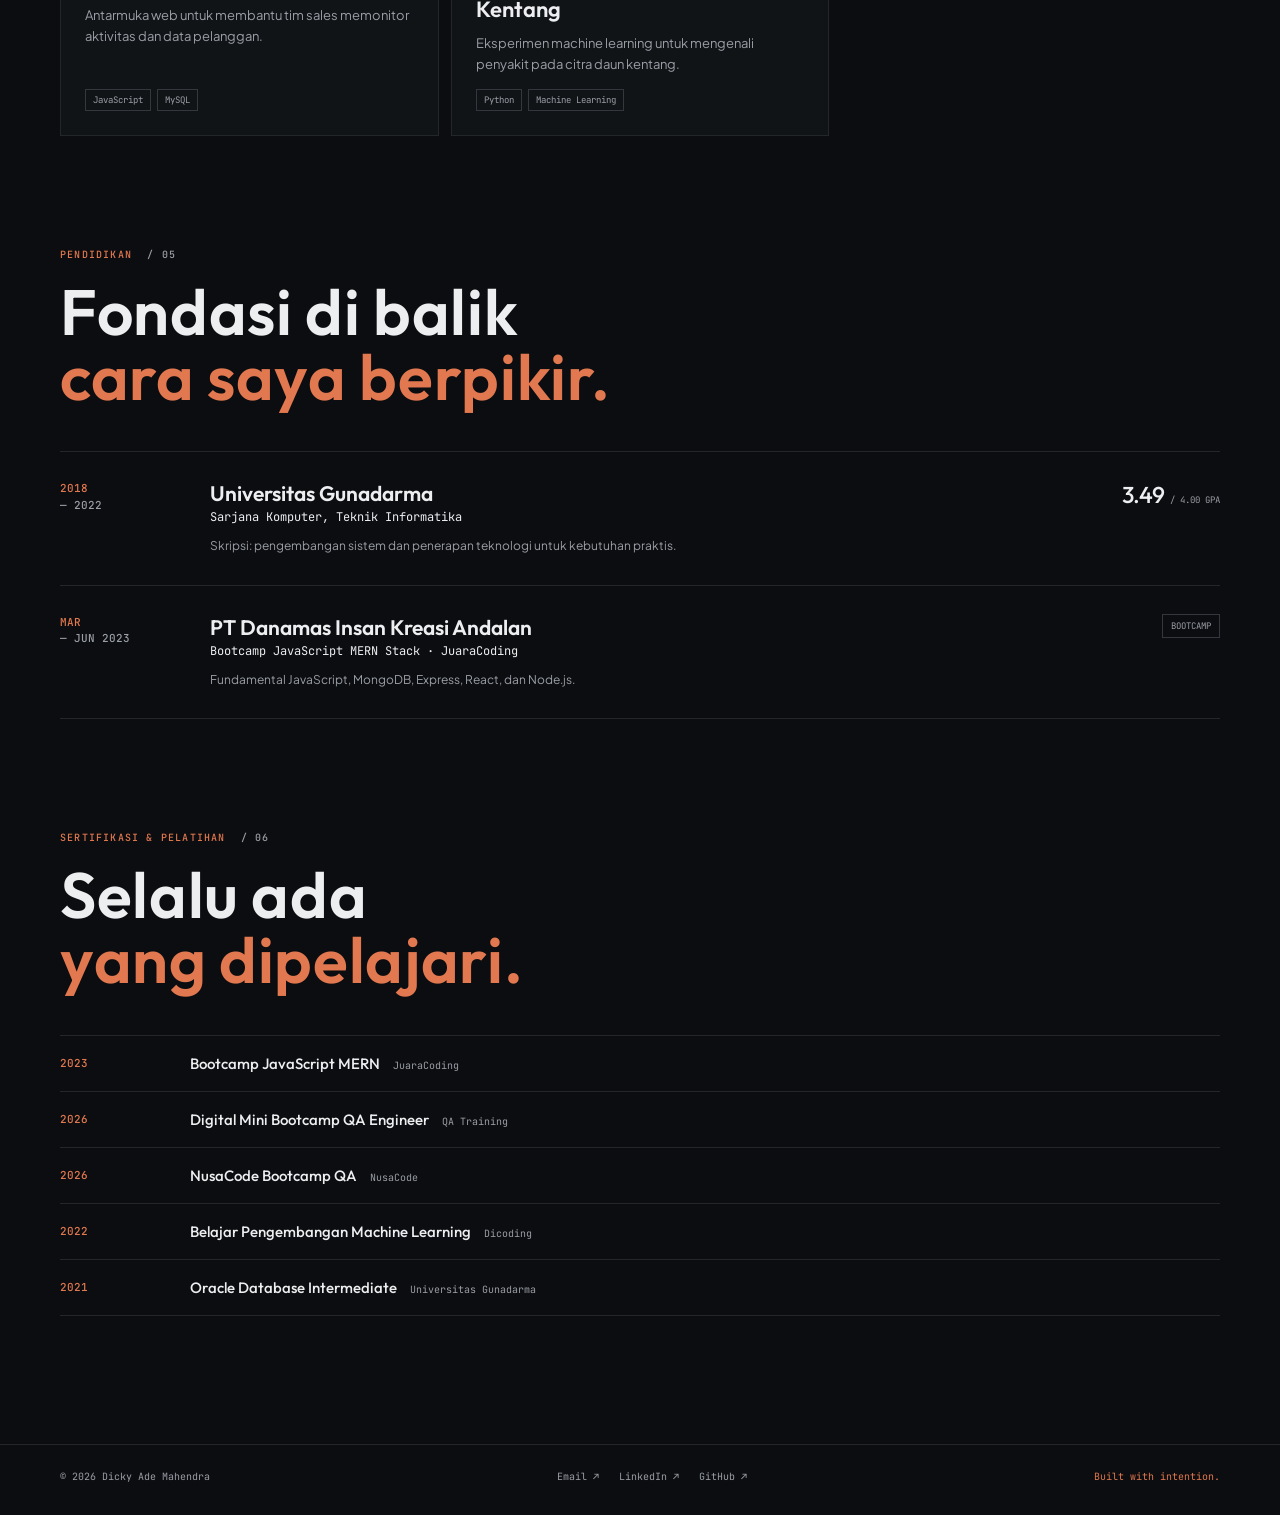
==== commit d05b4413: "update" ====
--- a/index.html
+++ b/index.html
@@ -105,7 +105,7 @@
         <article class="project-card"><div class="project-top"><span class="project-number">02</span><a href="https://github.com/" target="_blank" rel="noopener" aria-label="Buka Mataloka di GitHub">↗</a></div><h3>Mataloka</h3><p>Aplikasi cross-platform yang dibangun untuk Android, Windows, dan Linux.</p><div class="tags"><span>Flutter</span><span>Dart</span></div></article>
         <article class="project-card"><div class="project-top"><span class="project-number">03</span><a href="https://github.com/" target="_blank" rel="noopener" aria-label="Buka Restful Booker di GitHub">↗</a></div><h3>Restful Booker</h3><p>Portofolio pengujian API dengan skenario validasi dan dokumentasi yang terstruktur.</p><div class="tags"><span>Postman</span><span>REST API</span></div></article>
         <article class="project-card"><div class="project-top"><span class="project-number">04</span><a href="https://github.com/" target="_blank" rel="noopener" aria-label="Buka OrangeHRM di GitHub">↗</a></div><h3>OrangeHRM</h3><p>Automation testing untuk alur HR menggunakan Playwright dan strategi page object.</p><div class="tags"><span>Playwright</span><span>JavaScript</span></div></article>
-        <article class="project-card"><div class="project-top"><span class="project-number">05</span><span class="project-private">PRIVATE</span></div><h3>Aplikasi Penggajian Karyawan</h3><p>Sistem internal untuk membantu proses penggajian karyawan lebih terstruktur.</p><div class="tags"><span>Web App</span><span>SQL</span></div></article>
+        <article class="project-card project-payroll project-featured"><div class="project-top"><span class="project-number">05</span><span class="project-private">PAYROLL SYSTEM</span></div><div class="project-payroll-layout"><div class="project-payroll-copy"><h3>Aplikasi Penggajian Karyawan <span>/ React &amp; REST API</span></h3><p>Sistem payroll untuk mengelola data master, proses penggajian bulanan, PPh 21, BPJS, slip gaji, laporan Excel, dashboard analitik, dan kontrol akses berbasis role.</p><div class="project-payroll-actions"><a class="button button-primary" href="https://dickyadem.github.io/AplikasiPenggajianReactJS/" target="_blank" rel="noopener">Lihat Demo <span aria-hidden="true">↗</span></a><span class="project-private">API TERPISAH</span></div><div class="project-payroll-details"><div><strong>Modul</strong><span>Dashboard · Master Data · Penggajian · Laporan</span></div><div><strong>Role</strong><span>Employee · Finance · HR · Manager · Admin</span></div><div><strong>Stack</strong><span>React 18 · Bootstrap 5 · Axios · Chart.js · xlsx</span></div></div><div class="tags"><span>React</span><span>REST API</span><span>RBAC</span><span>Chart.js</span><span>Excel Export</span></div></div><div class="project-payroll-gallery"><a class="project-payroll-cover" href="document/img/Dasboard.png" target="_blank" rel="noopener"><img src="document/img/Dasboard.png" alt="Dashboard aplikasi penggajian" loading="lazy"><span>BUKA SCREENSHOT ↗</span></a><div class="project-payroll-thumbs"><a href="document/img/Login.png" target="_blank" rel="noopener"><img src="document/img/Login.png" alt="Halaman login aplikasi penggajian" loading="lazy"></a><a href="document/img/DataPerusahaan.png" target="_blank" rel="noopener"><img src="document/img/DataPerusahaan.png" alt="Data perusahaan aplikasi penggajian" loading="lazy"></a><a href="document/img/MenuKaryawan.png" target="_blank" rel="noopener"><img src="document/img/MenuKaryawan.png" alt="Menu karyawan aplikasi penggajian" loading="lazy"></a><a href="document/img/InputPenggajian.png" target="_blank" rel="noopener"><img src="document/img/InputPenggajian.png" alt="Input penggajian aplikasi" loading="lazy"></a><a href="document/img/ListPenggajian.png" target="_blank" rel="noopener"><img src="document/img/ListPenggajian.png" alt="List penggajian aplikasi" loading="lazy"></a><a href="document/img/LaporanGaji.png" target="_blank" rel="noopener"><img src="document/img/LaporanGaji.png" alt="Laporan gaji aplikasi penggajian" loading="lazy"></a></div></div></div></article>
         <article class="project-card"><div class="project-top"><span class="project-number">06</span><span class="project-private">PRIVATE</span></div><h3>Mobile ISO Purchasing</h3><p>Aplikasi mobile untuk alur purchasing dan pencatatan permintaan secara digital.</p><div class="tags"><span>Flutter</span><span>Dart</span></div></article>
         <article class="project-card"><div class="project-top"><span class="project-number">07</span><a href="https://github.com/" target="_blank" rel="noopener" aria-label="Buka Sales Management Web di GitHub">↗</a></div><h3>Sales Management Web</h3><p>Antarmuka web untuk membantu tim sales memonitor aktivitas dan data pelanggan.</p><div class="tags"><span>JavaScript</span><span>MySQL</span></div></article>
         <article class="project-card"><div class="project-top"><span class="project-number">08</span><a href="https://github.com/" target="_blank" rel="noopener" aria-label="Buka Klasifikasi Penyakit Daun Kentang di GitHub">↗</a></div><h3>Klasifikasi Penyakit Daun Kentang</h3><p>Eksperimen machine learning untuk mengenali penyakit pada citra daun kentang.</p><div class="tags"><span>Python</span><span>Machine Learning</span></div></article>
--- a/styles.css
+++ b/styles.css
@@ -4,4 +4,5 @@
 *{box-sizing:border-box}html{scroll-behavior:smooth}body{margin:0;background:var(--bg);color:var(--text);font:400 15px/1.7 var(--font);overflow-x:hidden}body:before{content:"";position:fixed;inset:0;pointer-events:none;opacity:.22;background-image:linear-gradient(rgba(255,255,255,.025) 1px,transparent 1px),linear-gradient(90deg,rgba(255,255,255,.025) 1px,transparent 1px);background-size:80px 80px;mask-image:linear-gradient(to bottom,black,transparent 80%)}a{color:inherit;text-decoration:none}button,a{font:inherit}a:focus-visible,button:focus-visible{outline:2px solid var(--accent);outline-offset:4px}.container{width:min(calc(100% - 4rem),var(--container));margin-inline:auto}.site-header{height:64px;position:sticky;top:0;z-index:20;border-bottom:1px solid rgba(36,38,43,.9);background:rgba(12,13,16,.84);backdrop-filter:blur(16px)}.header-inner{height:100%;display:flex;align-items:center;justify-content:space-between}.brand{display:flex;align-items:center;gap:10px}.brand-mark{display:grid;place-items:center;width:34px;height:34px;border:1px solid var(--accent);border-radius:50% 0 50% 50%;color:var(--accent);font:600 13px var(--font-head)}.brand-name{display:flex;flex-direction:column;font:500 12px/1.15 var(--font-head);letter-spacing:.02em}.brand-name small{font:400 10px var(--mono);color:var(--muted);margin-top:3px}.site-nav{display:flex;align-items:center;gap:24px;font:400 11px var(--mono);color:var(--muted)}.site-nav a{transition:color .2s ease}.site-nav a:hover,.site-nav a.is-active{color:var(--accent)}.site-nav .nav-cta{border:1px solid var(--border-strong);padding:7px 12px;color:var(--text)}.site-nav .nav-cta:hover{border-color:var(--accent)}.menu-toggle{display:none;background:none;border:0;padding:8px}.menu-toggle span{display:block;width:22px;height:1px;margin:5px;background:var(--text)}.hero{min-height:calc(100vh - 64px);display:grid;grid-template-columns:1.05fr .95fr;align-items:center;gap:8%;padding-top:5rem;padding-bottom:5rem}.eyebrow{margin:0 0 18px;color:var(--accent);font:500 10px var(--mono);letter-spacing:.12em;text-transform:uppercase}.eyebrow span:not(.status-dot){color:var(--muted);margin-left:8px}.status-dot{display:inline-block;width:6px;height:6px;border-radius:50%;margin-right:7px;background:var(--accent);box-shadow:0 0 0 4px rgba(var(--accent-rgb),.1)}h1,h2,h3,p{margin-top:0}h1{margin-bottom:20px;font:600 clamp(3.7rem,7vw,6.8rem)/.92 var(--font-head);letter-spacing:.01em}h1 em,h2 em{font-style:normal;color:var(--accent)}.hero-role{color:var(--text);font:500 17px var(--mono);margin-bottom:22px}.hero-role span{color:var(--accent);padding:0 7px}.hero-summary{max-width:550px;color:var(--muted);font-size:16px;line-height:1.8}.hero-actions{display:flex;align-items:center;gap:14px;flex-wrap:wrap;margin-top:34px}.button{display:inline-flex;align-items:center;gap:20px;padding:12px 16px;border:1px solid transparent;font:500 11px var(--mono);transition:all .2s ease}.button-primary{background:var(--accent);color:#17100d}.button-primary:hover{background:#ee8a5d;transform:translateY(-2px)}.button-outline{border-color:var(--border-strong)}.button-outline:hover{border-color:var(--accent);color:var(--accent)}.text-link{font:500 11px var(--mono);color:var(--muted);padding:10px}.text-link:hover{color:var(--accent)}.hero-contact{display:flex;gap:20px;flex-wrap:wrap;margin-top:52px;color:var(--muted);font:400 10px var(--mono)}.hero-contact a:hover{color:var(--accent)}.hero-profile{display:grid;gap:16px}.profile-photo{position:relative;height:255px;margin:0;border:1px solid var(--border-strong);border-radius:10px;overflow:hidden;background:#eef0f1}.profile-photo img{width:100%;height:100%;display:block;object-fit:cover;object-position:center 18%;filter:saturate(.82) contrast(1.04)}.profile-photo:after{content:"";position:absolute;inset:0;pointer-events:none;background:linear-gradient(145deg,rgba(12,13,16,.16),transparent 42%,rgba(226,120,79,.12))}.profile-photo figcaption{position:absolute;right:16px;bottom:13px;z-index:1;color:#25282c;background:rgba(238,240,241,.8);padding:4px 7px;font:500 9px var(--mono);letter-spacing:.1em}.terminal{border:1px solid var(--border-strong);border-radius:10px;background:rgba(21,23,27,.8);box-shadow:0 24px 80px rgba(0,0,0,.22);overflow:hidden}.terminal-bar{height:42px;display:flex;align-items:center;gap:12px;padding:0 16px;border-bottom:1px solid var(--border);color:var(--muted);font:400 10px var(--mono)}.window-dots{display:flex;gap:5px;margin-right:8px}.window-dots i{display:block;width:7px;height:7px;border-radius:50%;background:var(--border-strong)}.window-dots i:first-child{background:#a34c35}.terminal-status{margin-left:auto;color:#6eaa75;font-size:9px}.terminal-body{padding:31px 32px 36px}.terminal-line,.terminal-output{font:400 12px/1.8 var(--mono)}.prompt{color:var(--accent);margin-right:10px}.terminal-output{color:#d3d5d9;margin-bottom:3px}.terminal-output.muted{color:var(--muted)}.caret{display:inline-block;width:7px;height:14px;background:var(--accent);vertical-align:-3px;margin-left:5px;animation:blink 1s steps(2) infinite}.terminal-divider{height:1px;background:var(--border);margin:31px 0 22px}.fact-list{margin:0}.fact-list div{display:flex;justify-content:space-between;gap:20px;padding:8px 0;font:400 10px var(--mono);border-bottom:1px dashed var(--border)}.fact-list dt{color:var(--muted)}.fact-list dd{margin:0;color:var(--text);text-align:right}.section{padding-top:7rem;scroll-margin-top:64px}.section-heading{margin-bottom:42px}.section-heading-row{display:flex;align-items:end;justify-content:space-between;gap:30px}.section-title{margin:0;font:600 clamp(2.5rem,5vw,4.2rem)/1.02 var(--font-head);letter-spacing:.01em}.section-note,.project-count{color:var(--muted);font:400 10px/1.8 var(--mono)}.about-content{display:grid;grid-template-columns:minmax(0,680px) 1fr;gap:80px;align-items:start}.about-content p{margin:0;color:var(--muted);font-size:17px;line-height:1.9}.about-content strong{color:var(--text);font-weight:500}.about-marker{text-align:right;color:var(--accent);font:500 32px/1 var(--mono)}.about-marker span{display:block;margin-top:8px;color:var(--muted);font-size:9px;line-height:1.4;letter-spacing:.1em}.skills-grid,.projects-grid{display:grid;grid-template-columns:repeat(3,1fr);gap:12px}.skill-card,.project-card{position:relative;border:1px solid var(--border);background:rgba(21,23,27,.76);overflow:hidden}.skill-card{min-height:176px;padding:25px}.skill-card:before,.project-card:before{content:"";position:absolute;inset:0;opacity:0;pointer-events:none;background:radial-gradient(180px circle at var(--mx,50%) var(--my,50%),rgba(var(--accent-rgb),.2),transparent 70%);transition:opacity .25s ease}.skill-card:hover:before,.project-card:hover:before{opacity:1}.card-index,.project-number{position:relative;color:var(--accent);font:500 10px var(--mono)}.skill-card h3{position:relative;margin:34px 0 16px;font:500 16px var(--font-head)}.tags{position:relative;display:flex;gap:6px;flex-wrap:wrap}.tags span{padding:4px 7px;border:1px solid var(--border-strong);color:var(--muted);font:400 9px var(--mono)}.skill-card-wide{grid-column:span 1}.timeline{border-left:1px solid var(--border-strong);margin-left:8px;padding-left:44px}.timeline-item{position:relative;max-width:790px}.timeline-dot{position:absolute;left:-50px;top:7px;width:11px;height:11px;border:3px solid var(--bg);border-radius:50%;background:var(--accent);box-shadow:0 0 0 1px var(--accent)}.timeline-meta{display:flex;gap:28px;color:var(--accent);font:500 10px var(--mono);margin-bottom:18px}.timeline-item h3{margin-bottom:4px;font:600 27px var(--font-head)}.role{color:var(--text);font:400 13px var(--mono)}.timeline-item ul{margin:28px 0 0;padding-left:18px;color:var(--muted);font-size:14px}.timeline-item li{padding:5px 0 5px 6px}.project-card{min-height:250px;padding:24px;display:flex;flex-direction:column;transition:transform .25s ease,border-color .25s ease}.project-card:hover{transform:translateY(-5px);border-color:var(--border-strong)}.project-featured{grid-column:span 2;min-height:280px;background:linear-gradient(135deg,rgba(226,120,79,.13),rgba(21,23,27,.8) 55%)}.project-top{display:flex;justify-content:space-between;align-items:center;position:relative}.project-top a{font:500 21px var(--mono);color:var(--muted)}.project-top a:hover{color:var(--accent)}.project-private{color:var(--muted);font:400 9px var(--mono);letter-spacing:.12em}.project-card h3{position:relative;margin:35px 0 10px;font:600 22px var(--font-head)}.project-card h3 span{color:var(--muted);font-weight:400}.project-card p{position:relative;color:var(--muted);font-size:13px;line-height:1.65;max-width:460px}.project-card .tags{margin-top:auto}.education-list{border-top:1px solid var(--border)}.education-item{display:grid;grid-template-columns:120px 1fr auto;align-items:start;gap:30px;padding:28px 0;border-bottom:1px solid var(--border)}.education-year{color:var(--accent);font:500 11px/1.5 var(--mono)}.education-year span{color:var(--muted)}.education-item h3{margin-bottom:3px;font:600 21px var(--font-head)}.education-item p{margin-bottom:6px;color:var(--text);font:400 12px var(--mono)}.education-item small{color:var(--muted);font-size:12px}.gpa{font:500 23px var(--font-head);white-space:nowrap}.gpa span{color:var(--muted);font:400 9px var(--mono)}.education-badge{color:var(--muted);font:400 9px var(--mono);border:1px solid var(--border-strong);padding:5px 8px}.cert-list{border-top:1px solid var(--border)}.cert-list div{display:grid;grid-template-columns:100px 1fr;align-items:center;gap:30px;padding:18px 0;border-bottom:1px solid var(--border)}.cert-list span{color:var(--accent);font:500 11px var(--mono)}.cert-list p{margin:0;font:500 15px var(--font-head)}.cert-list small{margin-left:10px;color:var(--muted);font:400 10px var(--mono)}.site-footer{margin-top:8rem;border-top:1px solid var(--border);padding:25px 0 32px}.footer-inner{display:flex;align-items:center;justify-content:space-between;gap:20px;color:var(--muted);font:400 10px var(--mono)}.footer-inner p{margin:0}.footer-links{display:flex;gap:20px}.footer-links a:hover{color:var(--accent)}.footer-note{color:var(--accent)}.reveal{opacity:0;transform:translateY(18px);transition:opacity .7s ease,transform .7s ease}.reveal.is-visible{opacity:1;transform:none}@keyframes blink{50%{opacity:0}}
 @media(max-width:860px){.container{width:min(calc(100% - 3rem),var(--container))}.site-nav{gap:13px}.hero{grid-template-columns:1fr;min-height:auto;padding-top:6rem}.hero-profile{max-width:520px}.profile-photo{height:300px}.terminal{max-width:520px}.about-content{grid-template-columns:1fr;gap:30px}.about-marker{text-align:left}.skills-grid,.projects-grid{grid-template-columns:repeat(2,1fr)}.project-featured{grid-column:span 2}.section{padding-top:6rem}.footer-note{display:none}}
 @media(max-width:640px){.container{width:calc(100% - 2rem)}.site-header{height:60px}.menu-toggle{display:block;position:relative;z-index:22}.site-nav{display:none;position:absolute;top:60px;left:0;right:0;padding:16px 1rem 22px;flex-direction:column;align-items:stretch;gap:0;background:rgba(12,13,16,.98);border-bottom:1px solid var(--border)}.site-nav.open{display:flex}.site-nav a{padding:12px 0;border-bottom:1px solid var(--border)}.site-nav .nav-cta{margin-top:12px;padding:10px 12px;text-align:center;border-bottom:1px solid var(--border)}.hero{padding-top:5rem}.hero h1{font-size:clamp(3.3rem,16vw,5rem)}.hero-summary{font-size:14px}.hero-contact{gap:10px;flex-direction:column;margin-top:35px}.hero-profile{gap:12px}.profile-photo{height:250px}.terminal-body{padding:24px 18px}.fact-list div{font-size:9px}.section{padding-top:5rem}.section-heading-row{display:block}.section-note{margin-top:18px}.section-title{font-size:2.8rem}.skills-grid,.projects-grid{grid-template-columns:1fr}.project-featured{grid-column:auto}.skill-card-wide{grid-column:auto}.skill-card{min-height:0}.timeline{padding-left:25px;margin-left:4px}.timeline-dot{left:-31px}.timeline-meta{flex-direction:column;gap:4px}.timeline-item h3{font-size:22px}.timeline-item ul{font-size:13px;padding-left:16px}.education-item{grid-template-columns:1fr;gap:12px}.gpa{justify-self:start}.education-badge{justify-self:start}.cert-list div{grid-template-columns:60px 1fr;gap:14px}.cert-list p{font-size:14px}.cert-list small{display:block;margin:4px 0 0}.footer-inner{align-items:flex-start;flex-direction:column;gap:10px}.footer-links{gap:14px}}
-@media(prefers-reduced-motion:reduce){html{scroll-behavior:auto}.reveal{opacity:1;transform:none;transition:none}.caret{animation:none}.project-card,.button{transition:none}}+@media(prefers-reduced-motion:reduce){html{scroll-behavior:auto}.reveal{opacity:1;transform:none;transition:none}.caret{animation:none}.project-card,.button{transition:none}}
+.project-payroll{grid-column:span 2}.project-payroll-layout{display:grid;grid-template-columns:minmax(0,1fr) minmax(300px,.9fr);gap:28px;align-items:start}.project-payroll-copy h3{font-size:clamp(1.35rem,2vw,1.8rem);margin-bottom:14px}.project-payroll-copy h3 span{color:var(--muted);font:400 .65em var(--mono)}.project-payroll-copy>p{max-width:62ch}.project-payroll-actions{display:flex;align-items:center;gap:14px;margin:22px 0}.project-payroll-actions .button{font-size:11px;padding:10px 14px}.project-payroll-details{display:grid;gap:10px;margin:24px 0;border-top:1px solid var(--border);border-bottom:1px solid var(--border);padding:16px 0}.project-payroll-details div{display:grid;grid-template-columns:70px 1fr;gap:12px;font:10px/1.5 var(--mono)}.project-payroll-details strong{color:var(--accent);font-weight:500}.project-payroll-details span{color:var(--muted)}.project-payroll-gallery{display:grid;gap:8px}.project-payroll-cover{position:relative;display:block;overflow:hidden;aspect-ratio:16/10;border:1px solid var(--border-strong);background:var(--bg)}.project-payroll-cover img{width:100%;height:100%;object-fit:cover;object-position:top;transition:transform .35s ease}.project-payroll-cover span{position:absolute;right:10px;bottom:10px;padding:6px 8px;background:rgba(12,13,16,.86);color:var(--text);font:9px var(--mono)}.project-payroll-cover:hover img{transform:scale(1.03)}.project-payroll-thumbs{display:grid;grid-template-columns:repeat(6,1fr);gap:6px}.project-payroll-thumbs a{display:block;aspect-ratio:1.35;overflow:hidden;border:1px solid var(--border);opacity:.72;transition:opacity .2s ease,border-color .2s ease}.project-payroll-thumbs a:hover{opacity:1;border-color:var(--accent)}.project-payroll-thumbs img{width:100%;height:100%;object-fit:cover;object-position:top}@media(max-width:860px){.project-payroll{grid-column:span 2}.project-payroll-layout{grid-template-columns:1fr}}@media(max-width:640px){.project-payroll{grid-column:auto}.project-payroll-layout{gap:20px}.project-payroll-thumbs{grid-template-columns:repeat(3,1fr)}.project-payroll-details div{grid-template-columns:1fr;gap:3px}}
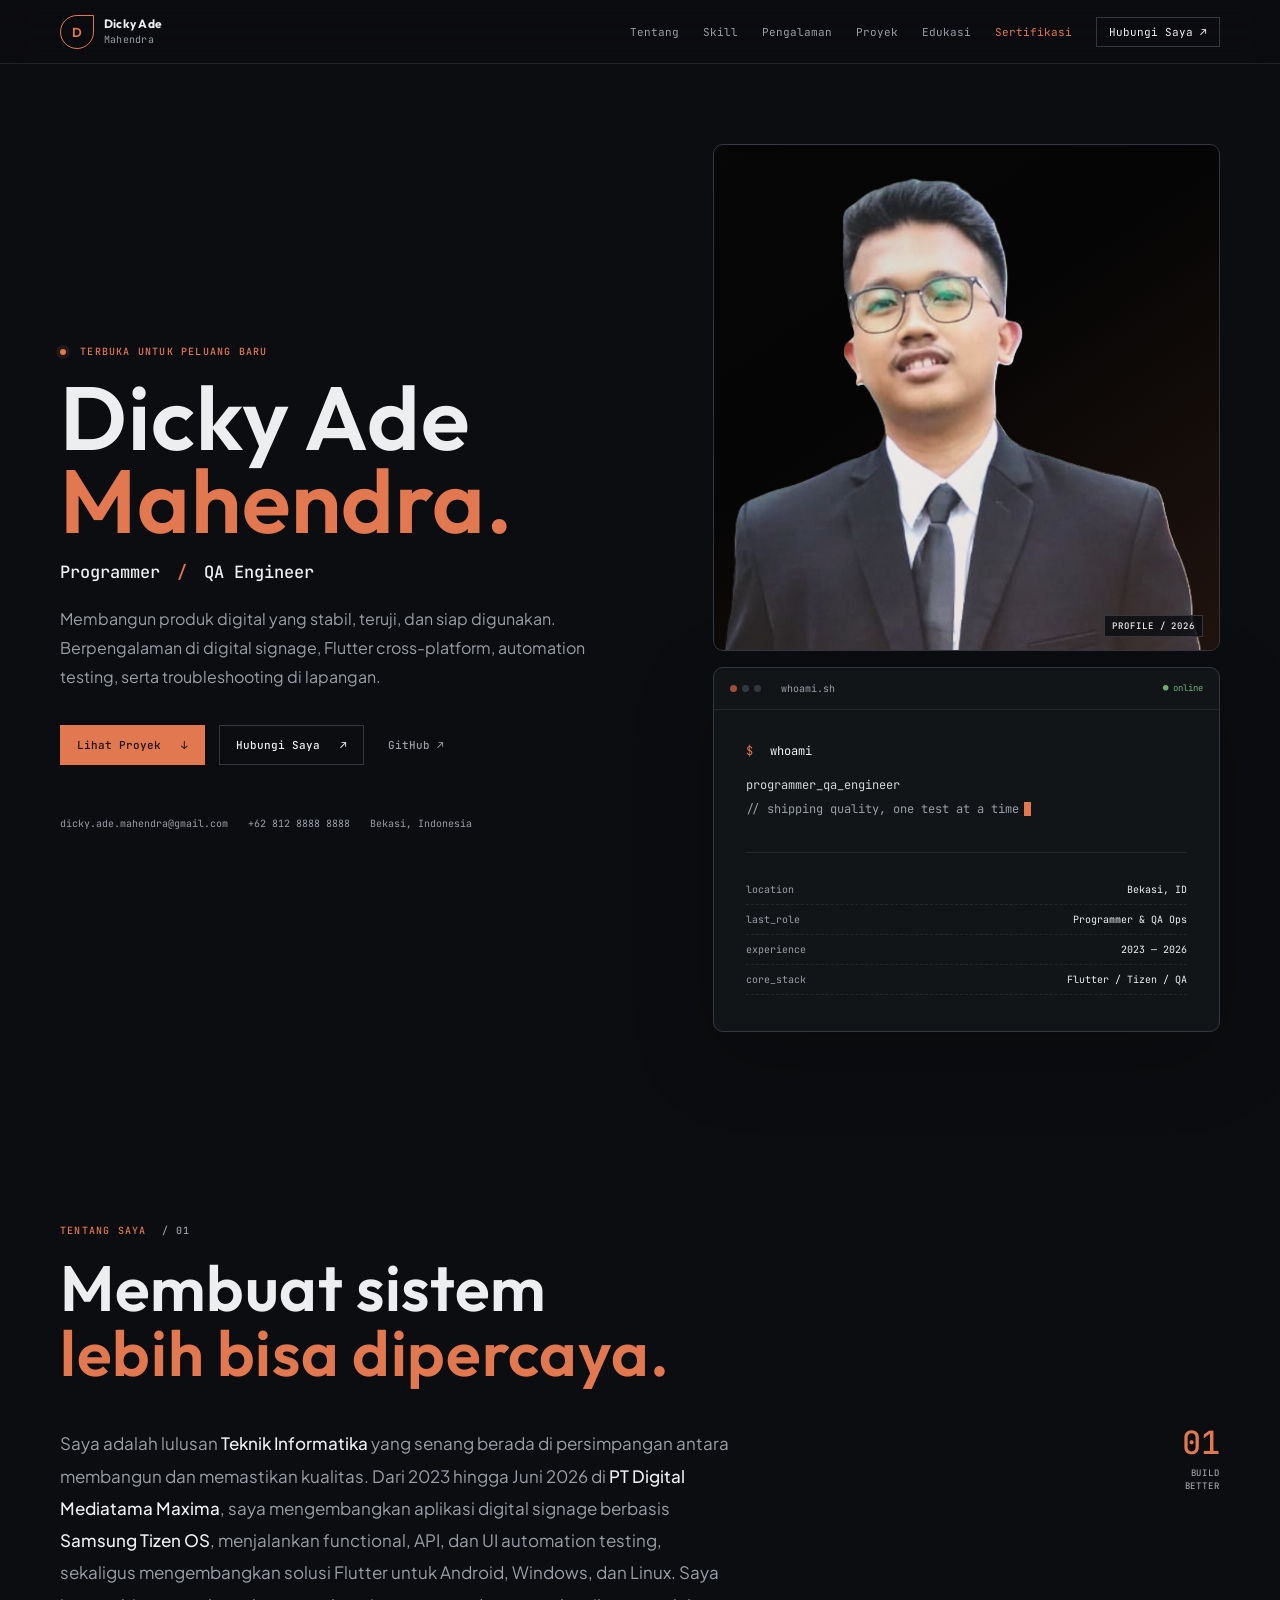
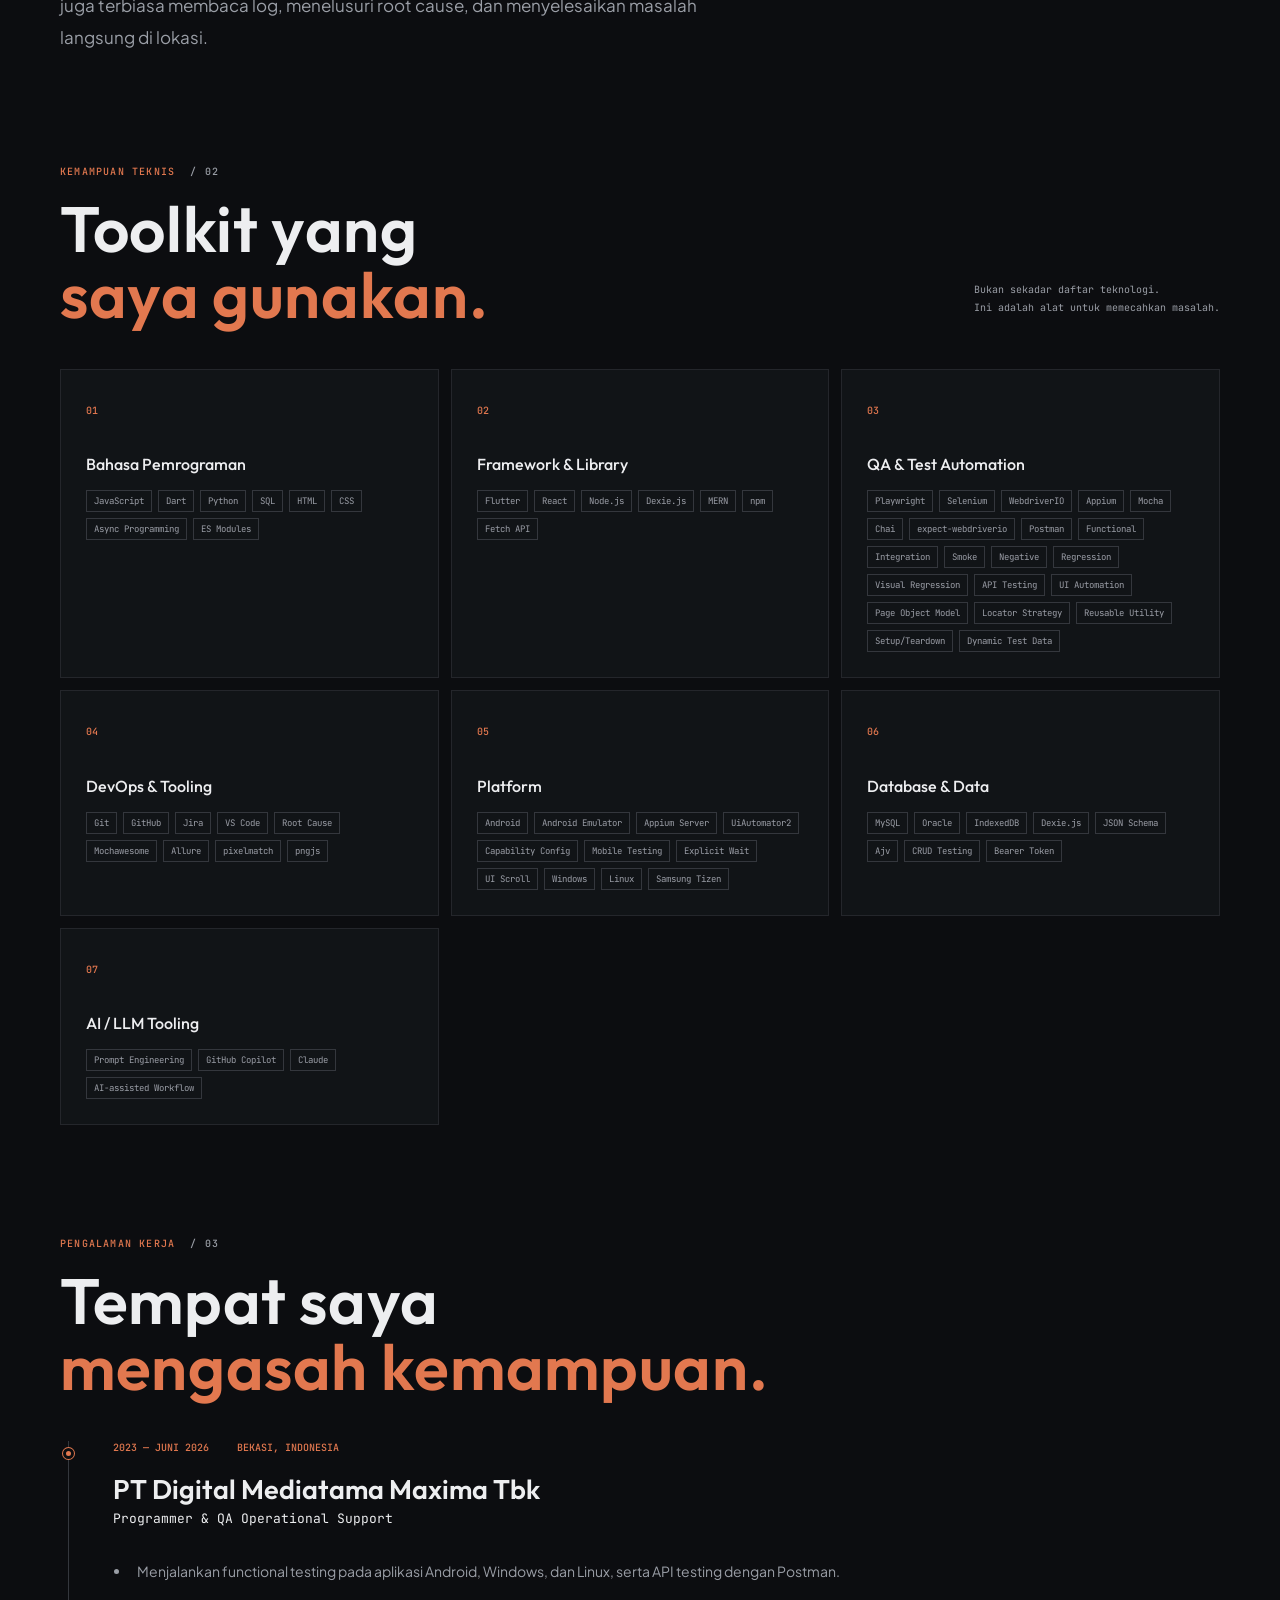
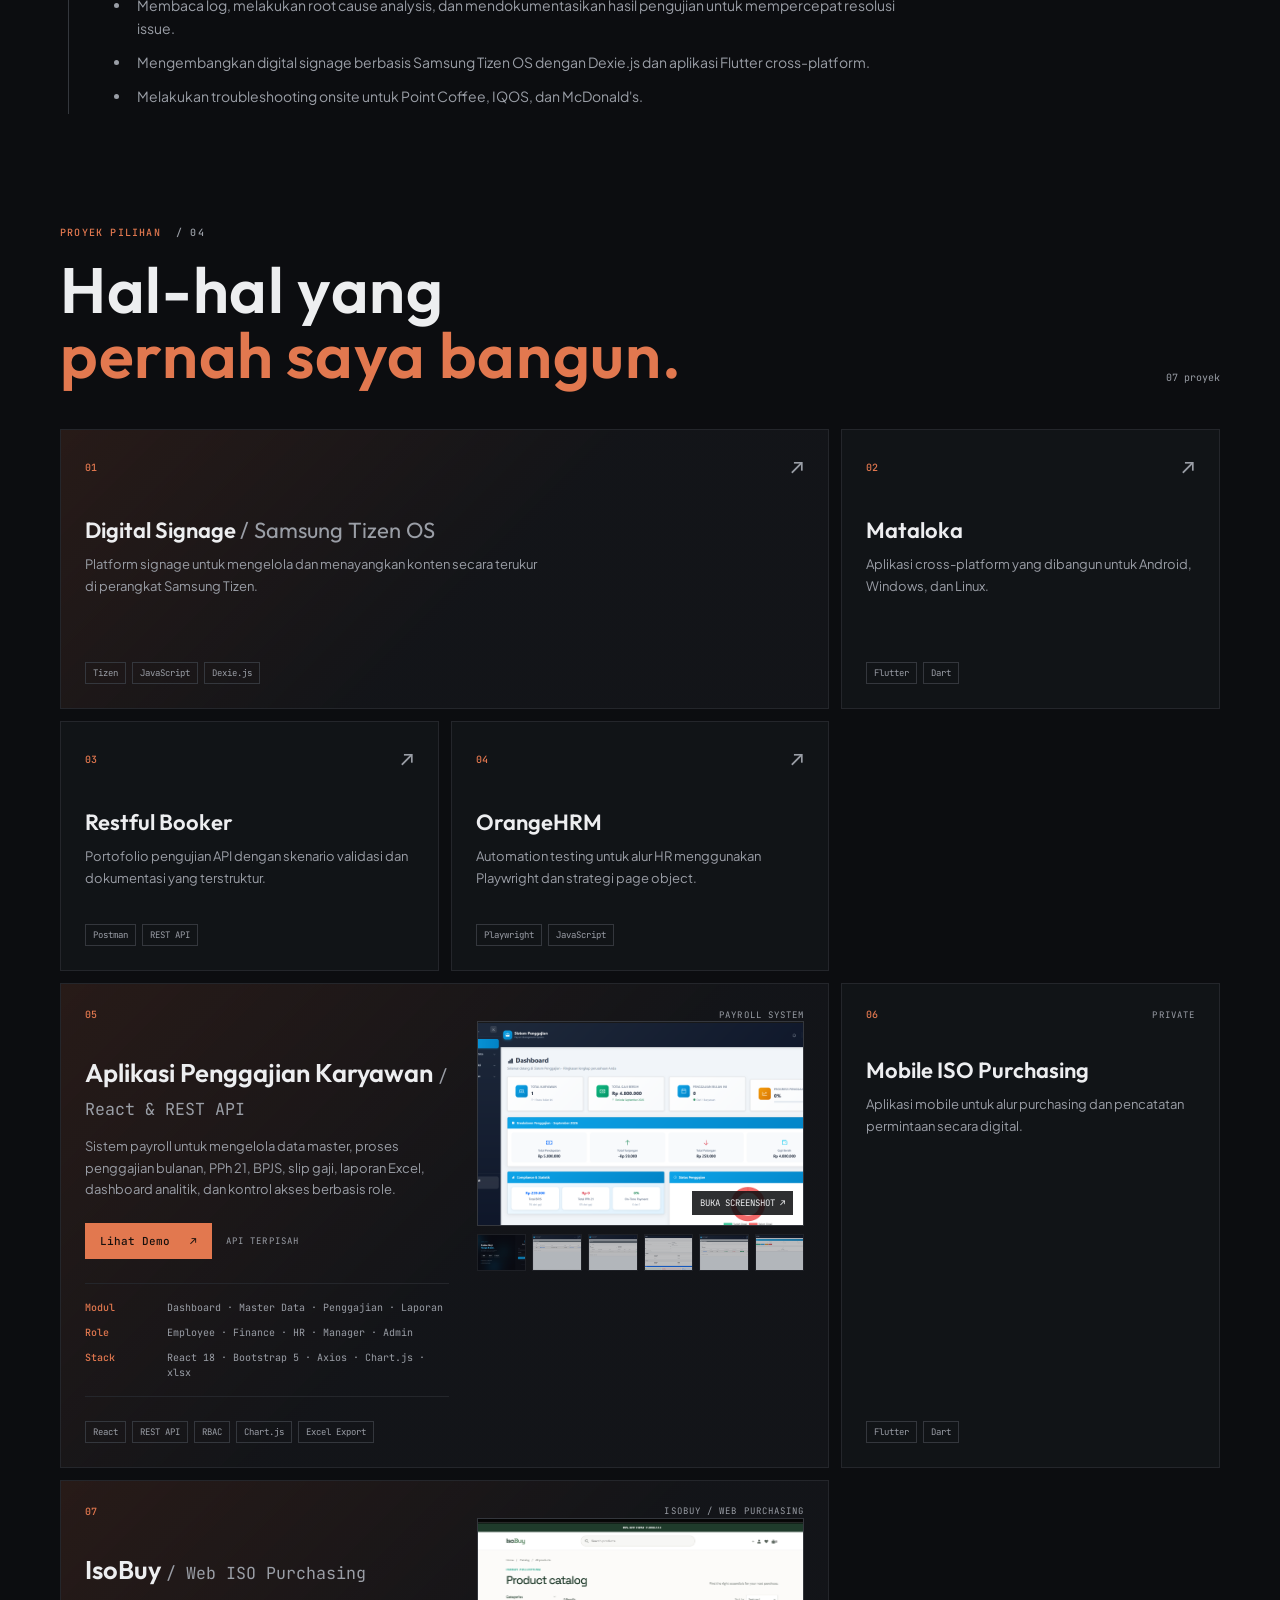
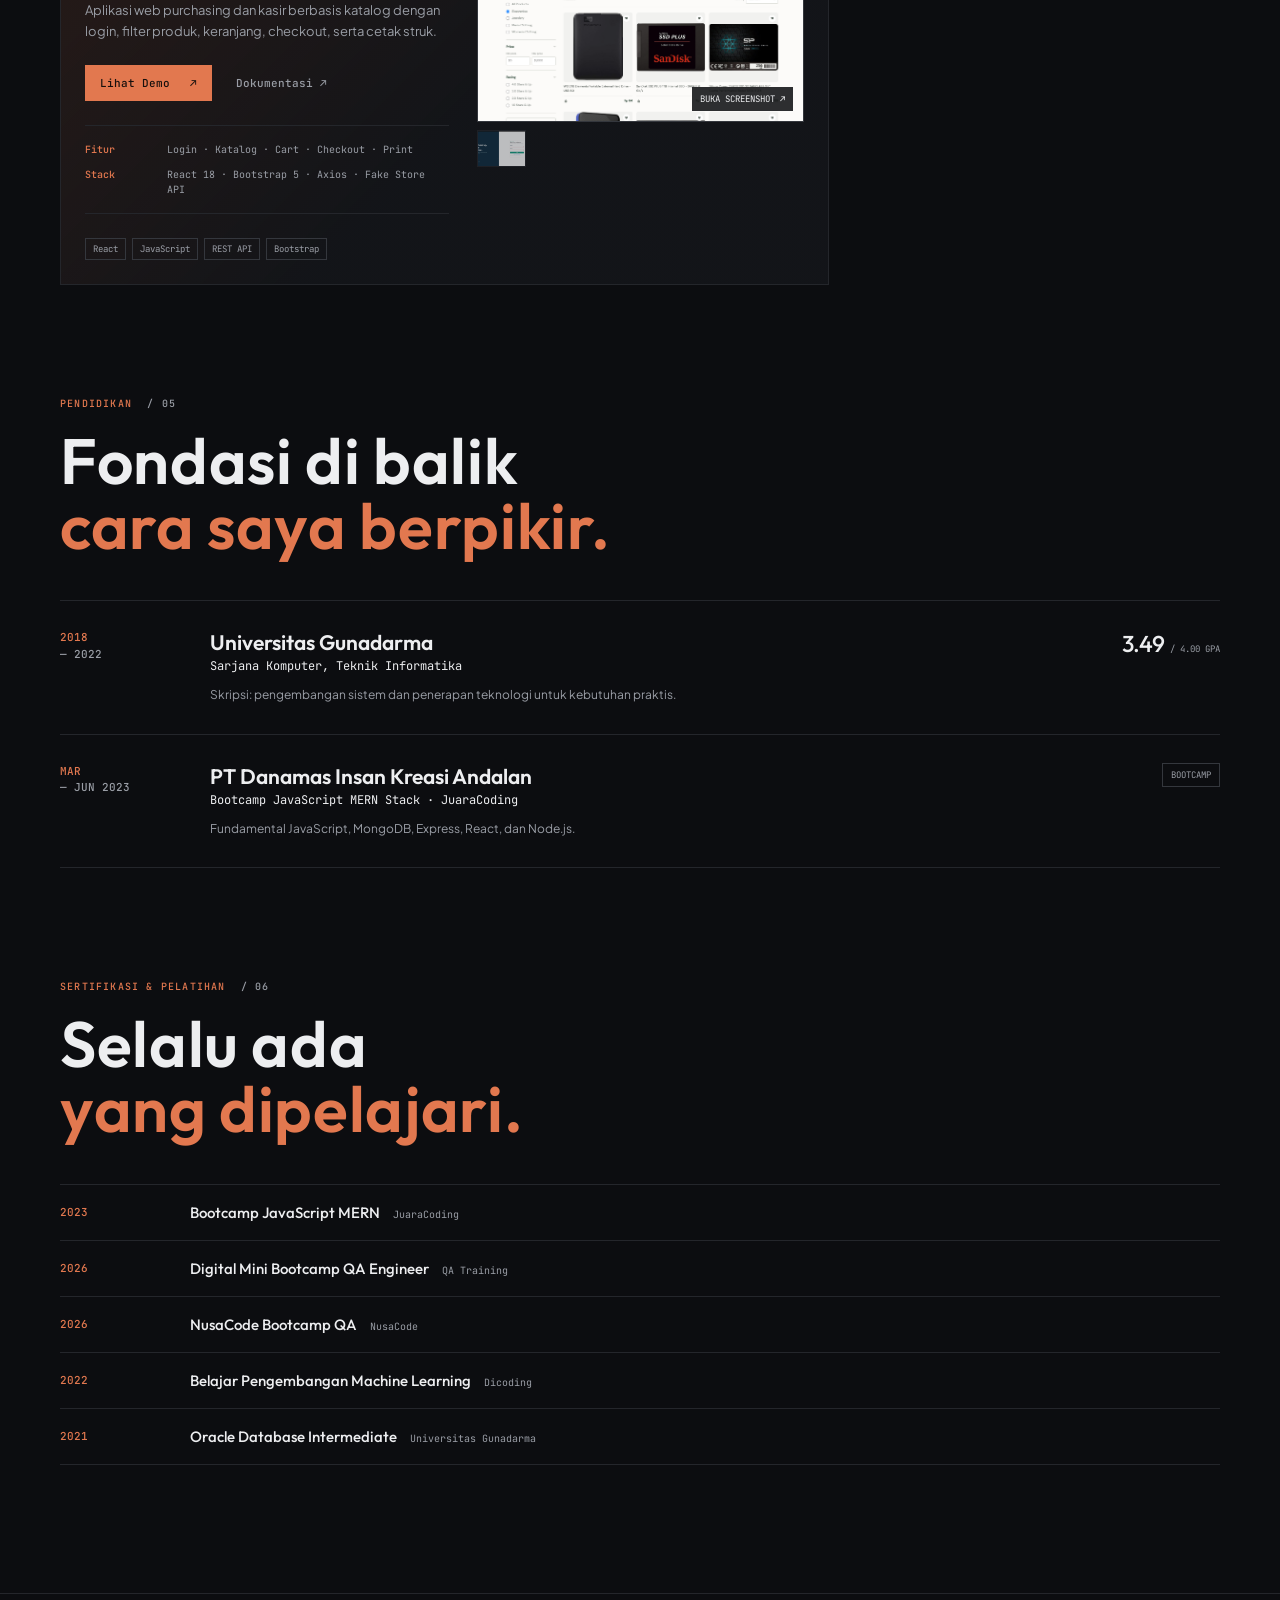
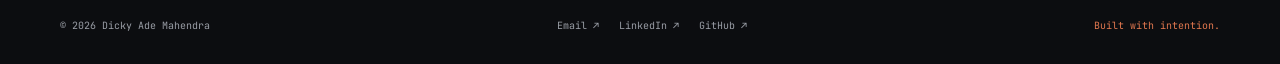
==== commit 846dab9c: "update" ====
--- a/index.html
+++ b/index.html
@@ -99,7 +99,7 @@
     </section>
 
     <section class="section container reveal" id="projects" aria-labelledby="projects-title">
-      <div class="section-heading section-heading-row"><div><p class="eyebrow">Proyek Pilihan <span>/ 04</span></p><h2 id="projects-title" class="section-title">Hal-hal yang<br><em>pernah saya bangun.</em></h2></div><span class="project-count">08 proyek</span></div>
+      <div class="section-heading section-heading-row"><div><p class="eyebrow">Proyek Pilihan <span>/ 04</span></p><h2 id="projects-title" class="section-title">Hal-hal yang<br><em>pernah saya bangun.</em></h2></div><span class="project-count">07 proyek</span></div>
       <div class="projects-grid">
         <article class="project-card project-featured"><div class="project-top"><span class="project-number">01</span><a href="https://github.com/" target="_blank" rel="noopener" aria-label="Buka Digital Signage di GitHub">↗</a></div><h3>Digital Signage <span>/ Samsung Tizen OS</span></h3><p>Platform signage untuk mengelola dan menayangkan konten secara terukur di perangkat Samsung Tizen.</p><div class="tags"><span>Tizen</span><span>JavaScript</span><span>Dexie.js</span></div></article>
         <article class="project-card"><div class="project-top"><span class="project-number">02</span><a href="https://github.com/" target="_blank" rel="noopener" aria-label="Buka Mataloka di GitHub">↗</a></div><h3>Mataloka</h3><p>Aplikasi cross-platform yang dibangun untuk Android, Windows, dan Linux.</p><div class="tags"><span>Flutter</span><span>Dart</span></div></article>
@@ -107,8 +107,7 @@
         <article class="project-card"><div class="project-top"><span class="project-number">04</span><a href="https://github.com/" target="_blank" rel="noopener" aria-label="Buka OrangeHRM di GitHub">↗</a></div><h3>OrangeHRM</h3><p>Automation testing untuk alur HR menggunakan Playwright dan strategi page object.</p><div class="tags"><span>Playwright</span><span>JavaScript</span></div></article>
         <article class="project-card project-payroll project-featured"><div class="project-top"><span class="project-number">05</span><span class="project-private">PAYROLL SYSTEM</span></div><div class="project-payroll-layout"><div class="project-payroll-copy"><h3>Aplikasi Penggajian Karyawan <span>/ React &amp; REST API</span></h3><p>Sistem payroll untuk mengelola data master, proses penggajian bulanan, PPh 21, BPJS, slip gaji, laporan Excel, dashboard analitik, dan kontrol akses berbasis role.</p><div class="project-payroll-actions"><a class="button button-primary" href="https://dickyadem.github.io/AplikasiPenggajianReactJS/" target="_blank" rel="noopener">Lihat Demo <span aria-hidden="true">↗</span></a><span class="project-private">API TERPISAH</span></div><div class="project-payroll-details"><div><strong>Modul</strong><span>Dashboard · Master Data · Penggajian · Laporan</span></div><div><strong>Role</strong><span>Employee · Finance · HR · Manager · Admin</span></div><div><strong>Stack</strong><span>React 18 · Bootstrap 5 · Axios · Chart.js · xlsx</span></div></div><div class="tags"><span>React</span><span>REST API</span><span>RBAC</span><span>Chart.js</span><span>Excel Export</span></div></div><div class="project-payroll-gallery"><a class="project-payroll-cover" href="document/img/Dasboard.png" target="_blank" rel="noopener"><img src="document/img/Dasboard.png" alt="Dashboard aplikasi penggajian" loading="lazy"><span>BUKA SCREENSHOT ↗</span></a><div class="project-payroll-thumbs"><a href="document/img/Login.png" target="_blank" rel="noopener"><img src="document/img/Login.png" alt="Halaman login aplikasi penggajian" loading="lazy"></a><a href="document/img/DataPerusahaan.png" target="_blank" rel="noopener"><img src="document/img/DataPerusahaan.png" alt="Data perusahaan aplikasi penggajian" loading="lazy"></a><a href="document/img/MenuKaryawan.png" target="_blank" rel="noopener"><img src="document/img/MenuKaryawan.png" alt="Menu karyawan aplikasi penggajian" loading="lazy"></a><a href="document/img/InputPenggajian.png" target="_blank" rel="noopener"><img src="document/img/InputPenggajian.png" alt="Input penggajian aplikasi" loading="lazy"></a><a href="document/img/ListPenggajian.png" target="_blank" rel="noopener"><img src="document/img/ListPenggajian.png" alt="List penggajian aplikasi" loading="lazy"></a><a href="document/img/LaporanGaji.png" target="_blank" rel="noopener"><img src="document/img/LaporanGaji.png" alt="Laporan gaji aplikasi penggajian" loading="lazy"></a></div></div></div></article>
         <article class="project-card"><div class="project-top"><span class="project-number">06</span><span class="project-private">PRIVATE</span></div><h3>Mobile ISO Purchasing</h3><p>Aplikasi mobile untuk alur purchasing dan pencatatan permintaan secara digital.</p><div class="tags"><span>Flutter</span><span>Dart</span></div></article>
-        <article class="project-card"><div class="project-top"><span class="project-number">07</span><a href="https://github.com/" target="_blank" rel="noopener" aria-label="Buka Sales Management Web di GitHub">↗</a></div><h3>Sales Management Web</h3><p>Antarmuka web untuk membantu tim sales memonitor aktivitas dan data pelanggan.</p><div class="tags"><span>JavaScript</span><span>MySQL</span></div></article>
-        <article class="project-card"><div class="project-top"><span class="project-number">08</span><a href="https://github.com/" target="_blank" rel="noopener" aria-label="Buka Klasifikasi Penyakit Daun Kentang di GitHub">↗</a></div><h3>Klasifikasi Penyakit Daun Kentang</h3><p>Eksperimen machine learning untuk mengenali penyakit pada citra daun kentang.</p><div class="tags"><span>Python</span><span>Machine Learning</span></div></article>
+        <article class="project-card project-payroll project-featured"><div class="project-top"><span class="project-number">07</span><span class="project-private">ISOBUY / WEB PURCHASING</span></div><div class="project-payroll-layout"><div class="project-payroll-copy"><h3>IsoBuy <span>/ Web ISO Purchasing</span></h3><p>Aplikasi web purchasing dan kasir berbasis katalog dengan login, filter produk, keranjang, checkout, serta cetak struk.</p><div class="project-payroll-actions"><a class="button button-primary" href="https://dickyadem.github.io/WebIsoPurchasing/" target="_blank" rel="noopener">Lihat Demo <span aria-hidden="true">↗</span></a><a class="text-link" href="document/webIsoPurchasing/README.md">Dokumentasi <span aria-hidden="true">↗</span></a></div><div class="project-payroll-details"><div><strong>Fitur</strong><span>Login · Katalog · Cart · Checkout · Print</span></div><div><strong>Stack</strong><span>React 18 · Bootstrap 5 · Axios · Fake Store API</span></div></div><div class="tags"><span>React</span><span>JavaScript</span><span>REST API</span><span>Bootstrap</span></div></div><div class="project-payroll-gallery"><a class="project-payroll-cover" href="document/webIsoPurchasing/catalog.png" target="_blank" rel="noopener"><img src="document/webIsoPurchasing/catalog.png" alt="Halaman katalog IsoBuy" loading="lazy"><span>BUKA SCREENSHOT ↗</span></a><div class="project-payroll-thumbs"><a href="document/webIsoPurchasing/Login.png" target="_blank" rel="noopener"><img src="document/webIsoPurchasing/Login.png" alt="Halaman login IsoBuy" loading="lazy"></a></div></div></div></article>
       </div>
     </section>
 
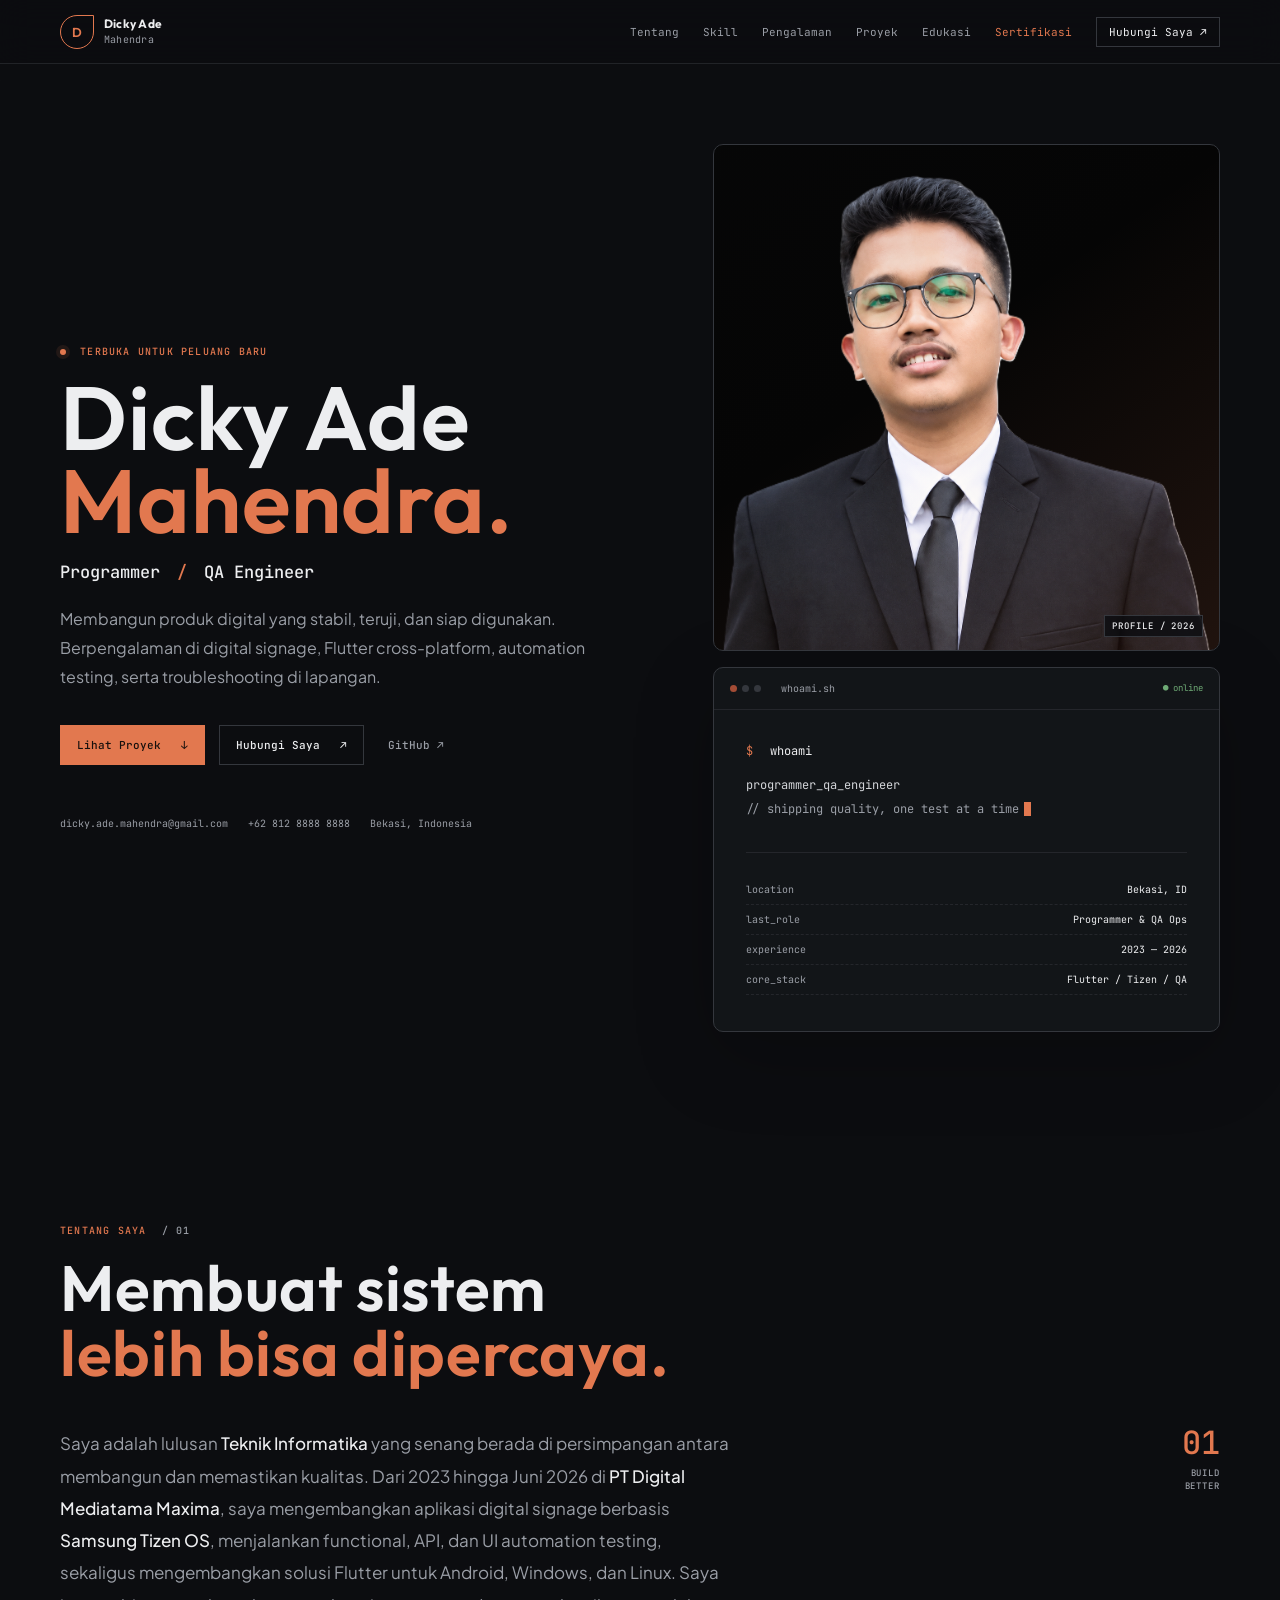
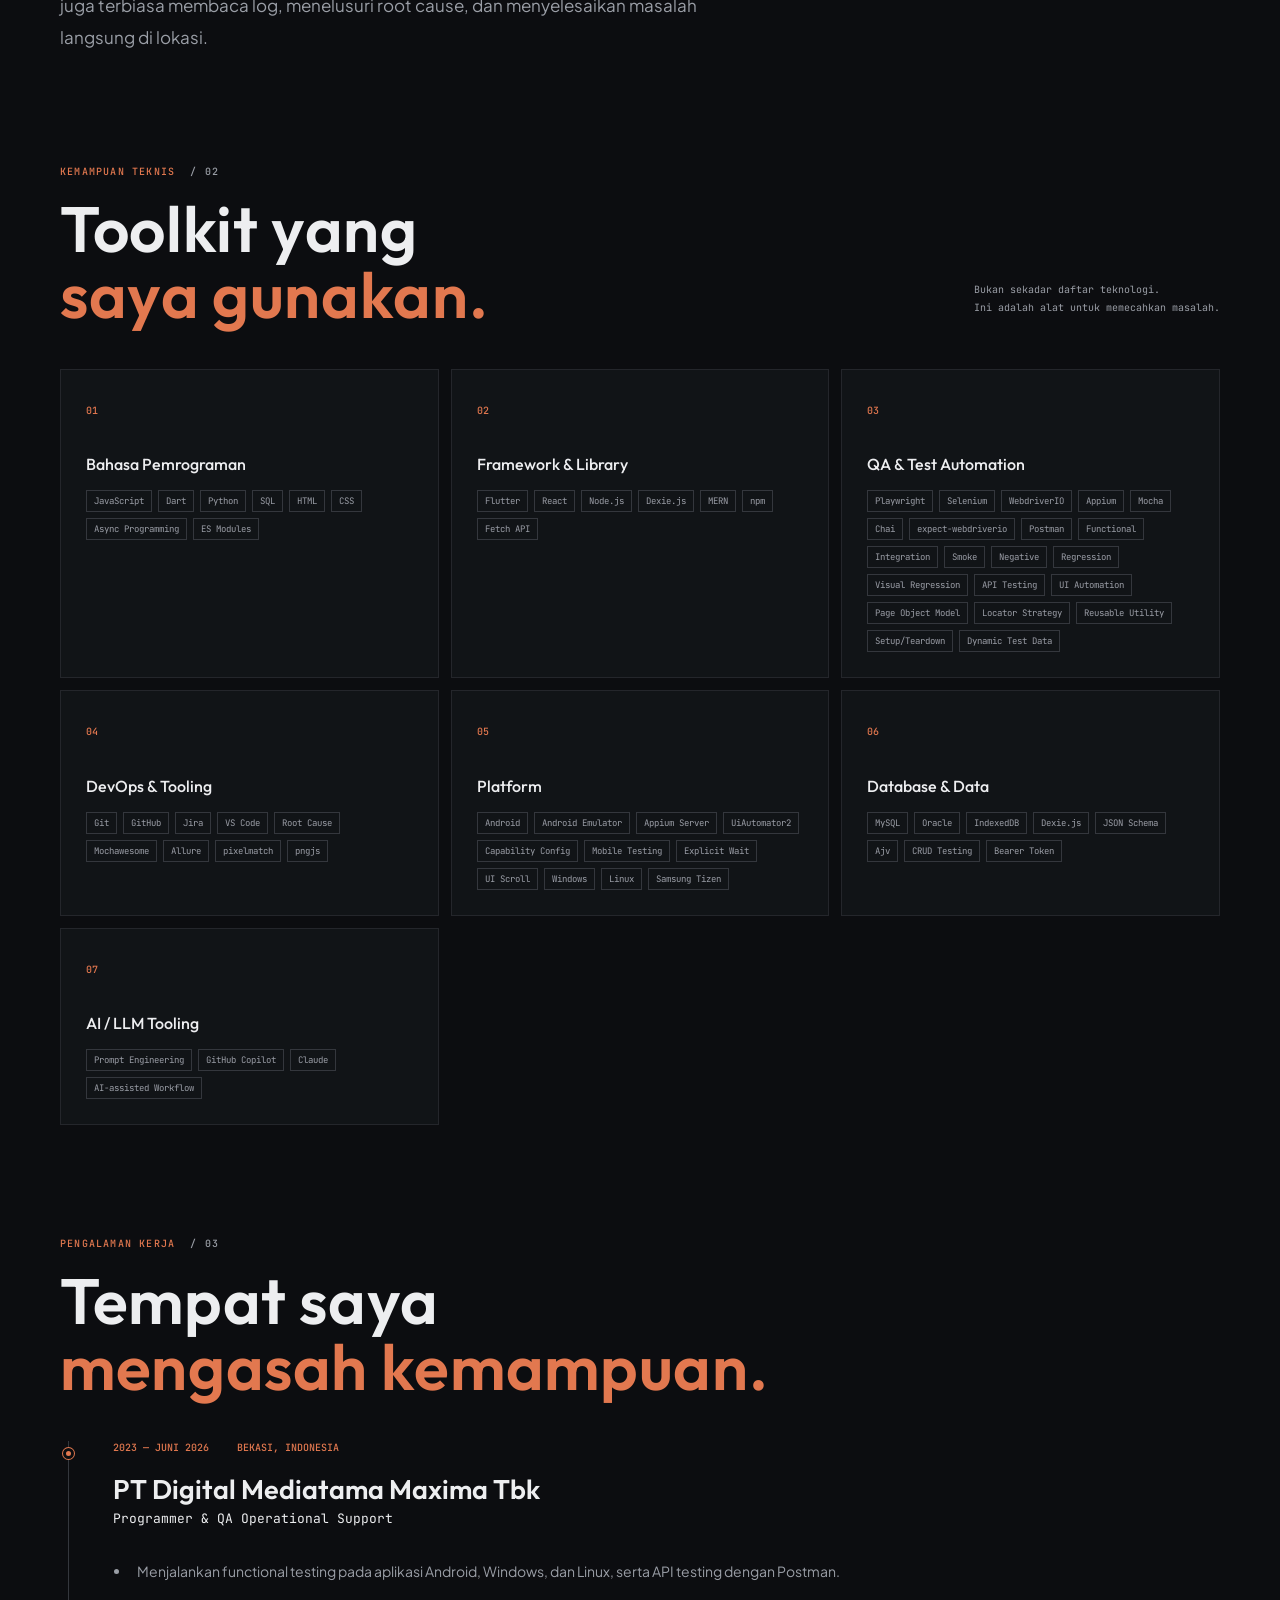
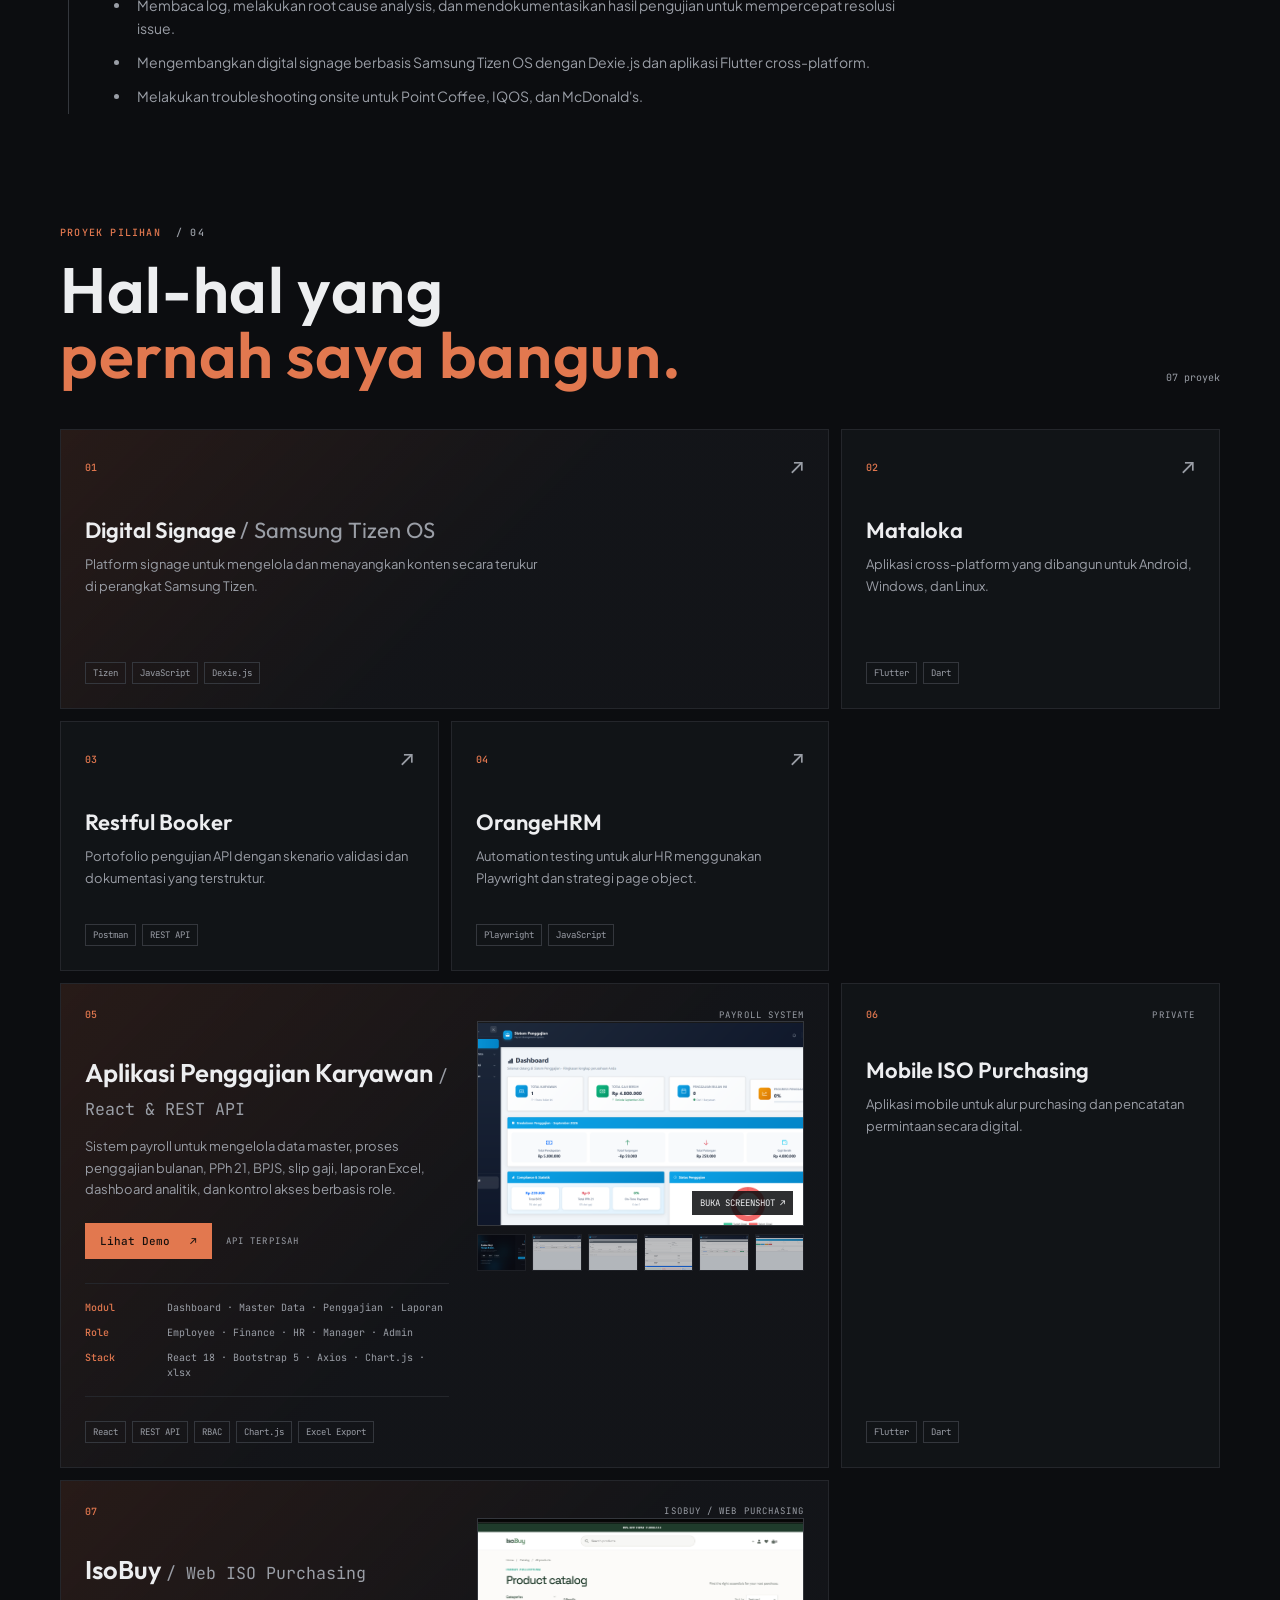
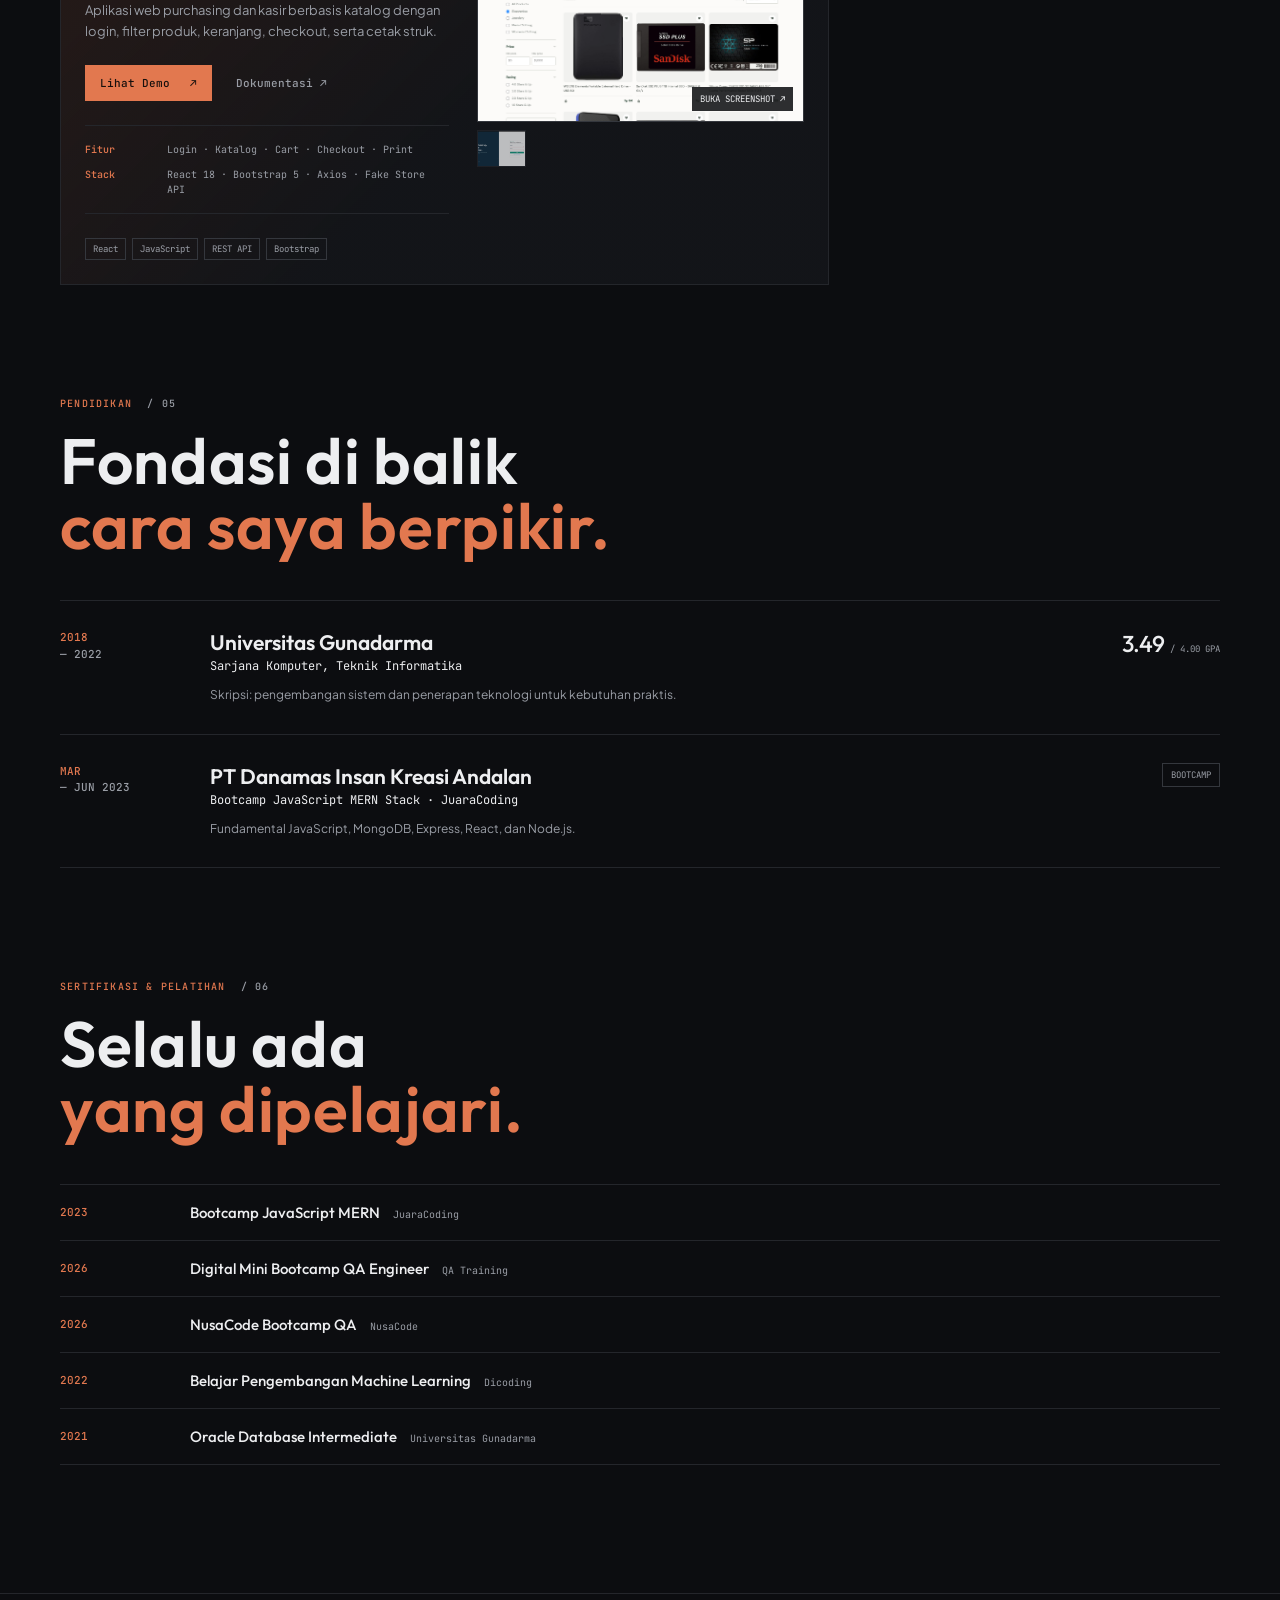
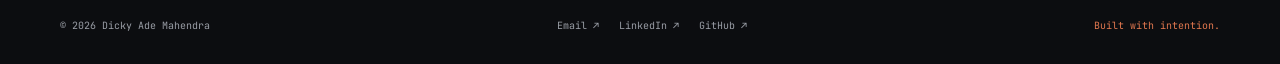
==== commit 65d8fb2b: "update profile" ====
--- a/index.html
+++ b/index.html
@@ -54,7 +54,7 @@
       </div>
       <div class="hero-profile">
         <figure class="profile-photo">
-          <img src="WhatsApp Image 2026-07-02 at 18.12.56.png?v=20260907-1912" alt="Foto profil Dicky Ade Mahendra">
+          <img src="profile.png?v=20260907-1912" alt="Foto profil Dicky Ade Mahendra">
           <figcaption>PROFILE / 2026</figcaption>
         </figure>
         <div class="terminal" aria-label="Profil profesional">
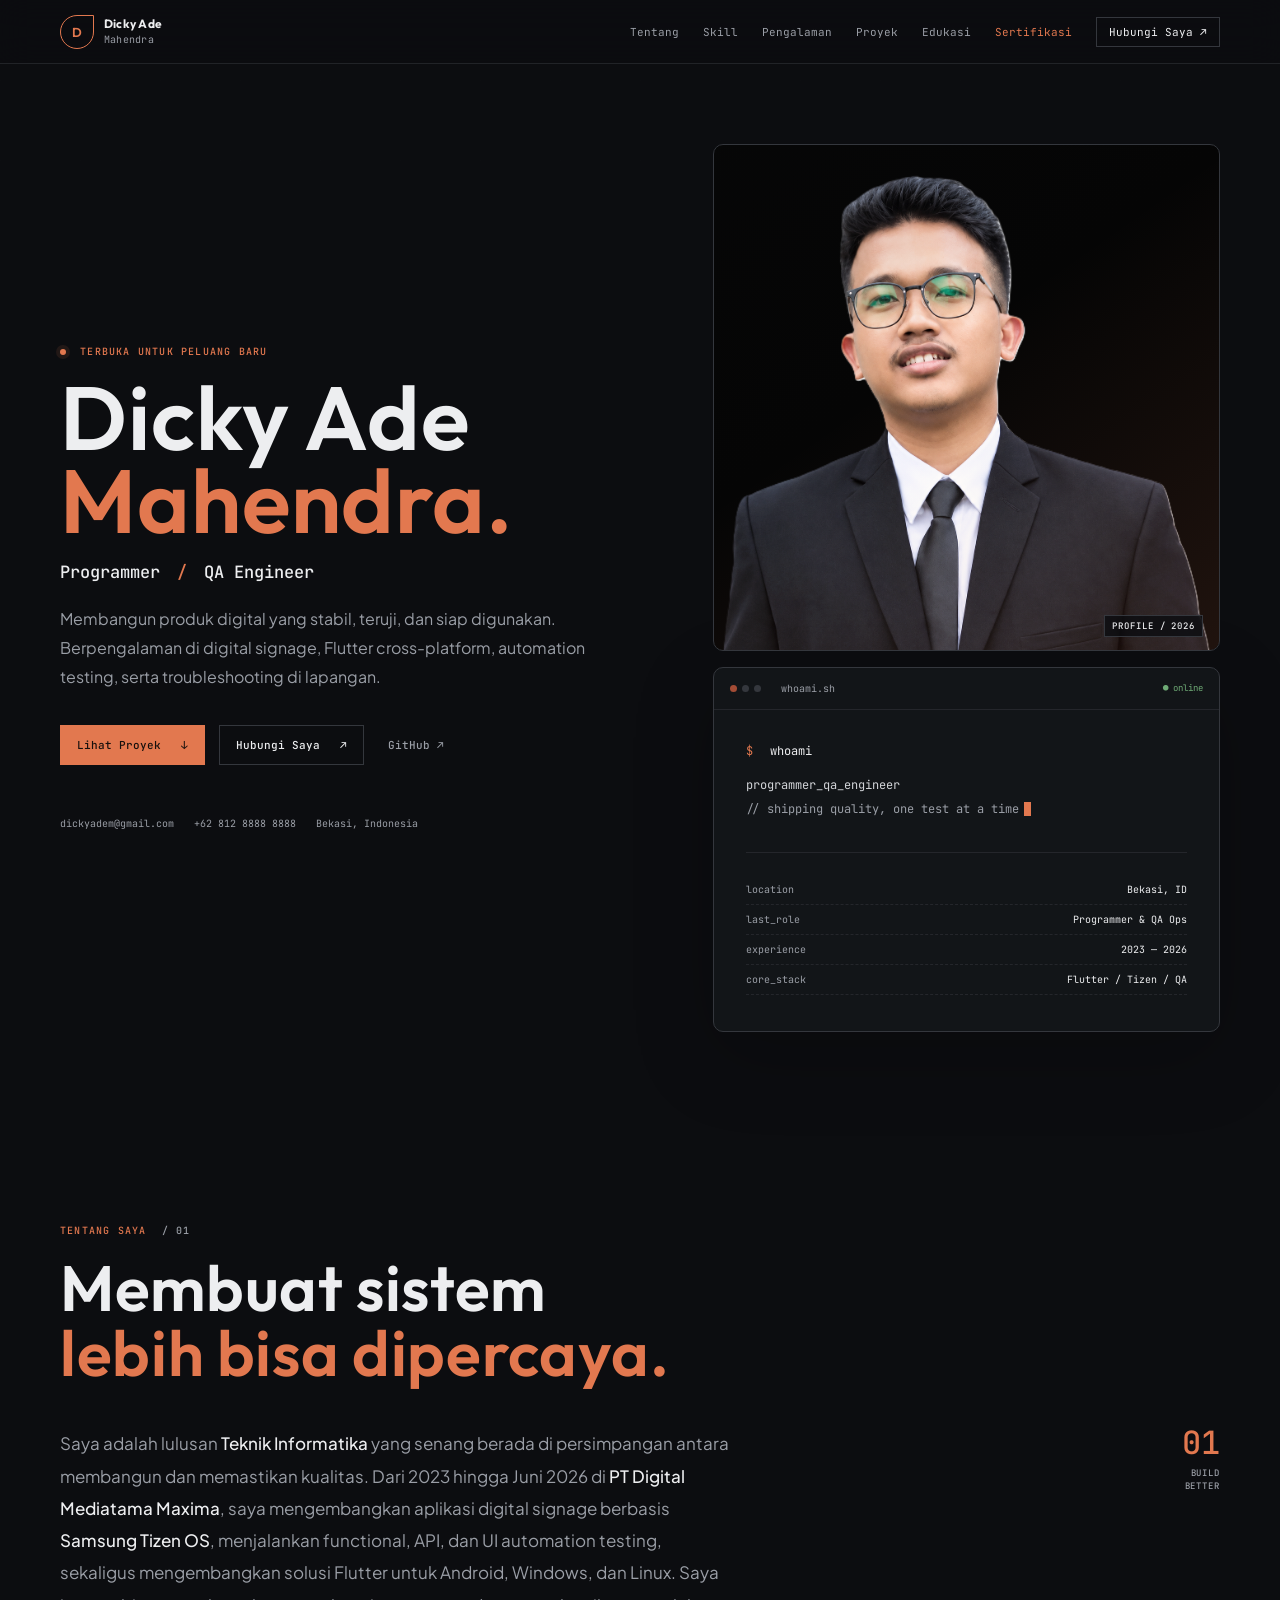
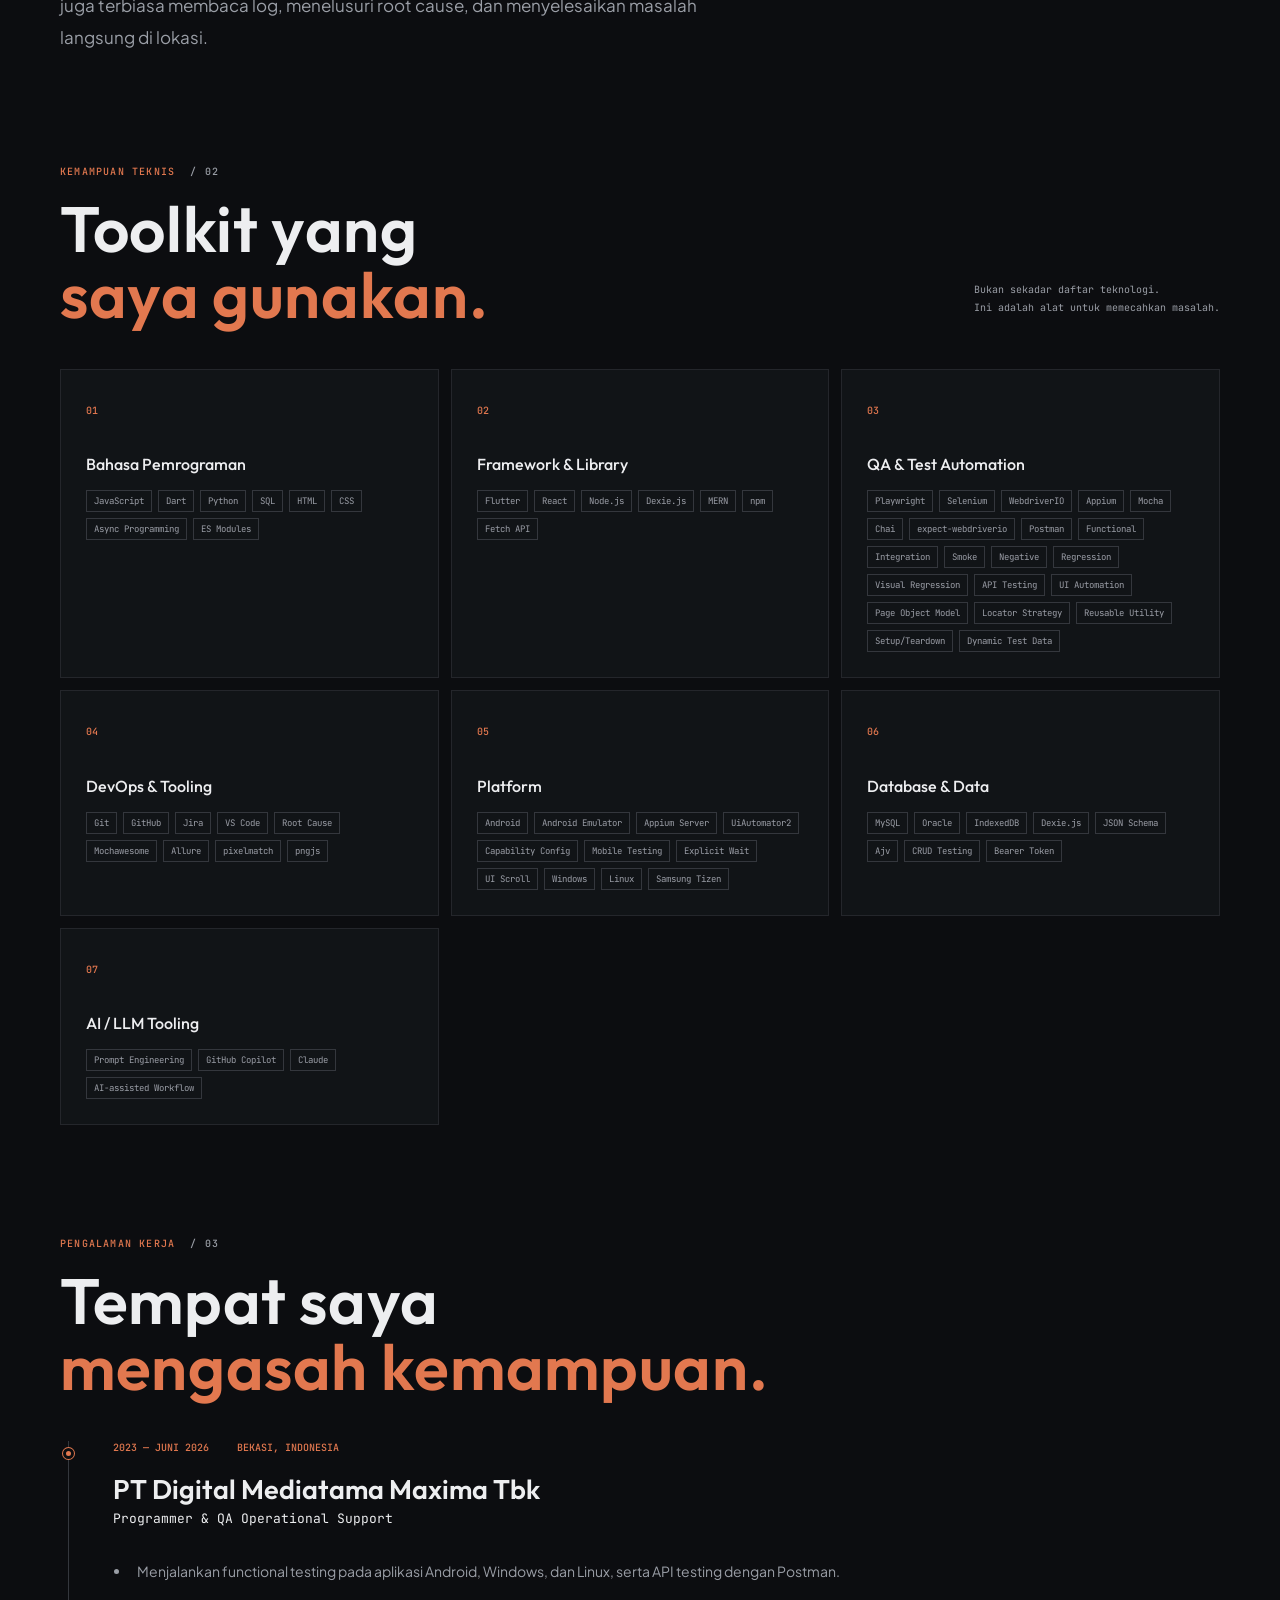
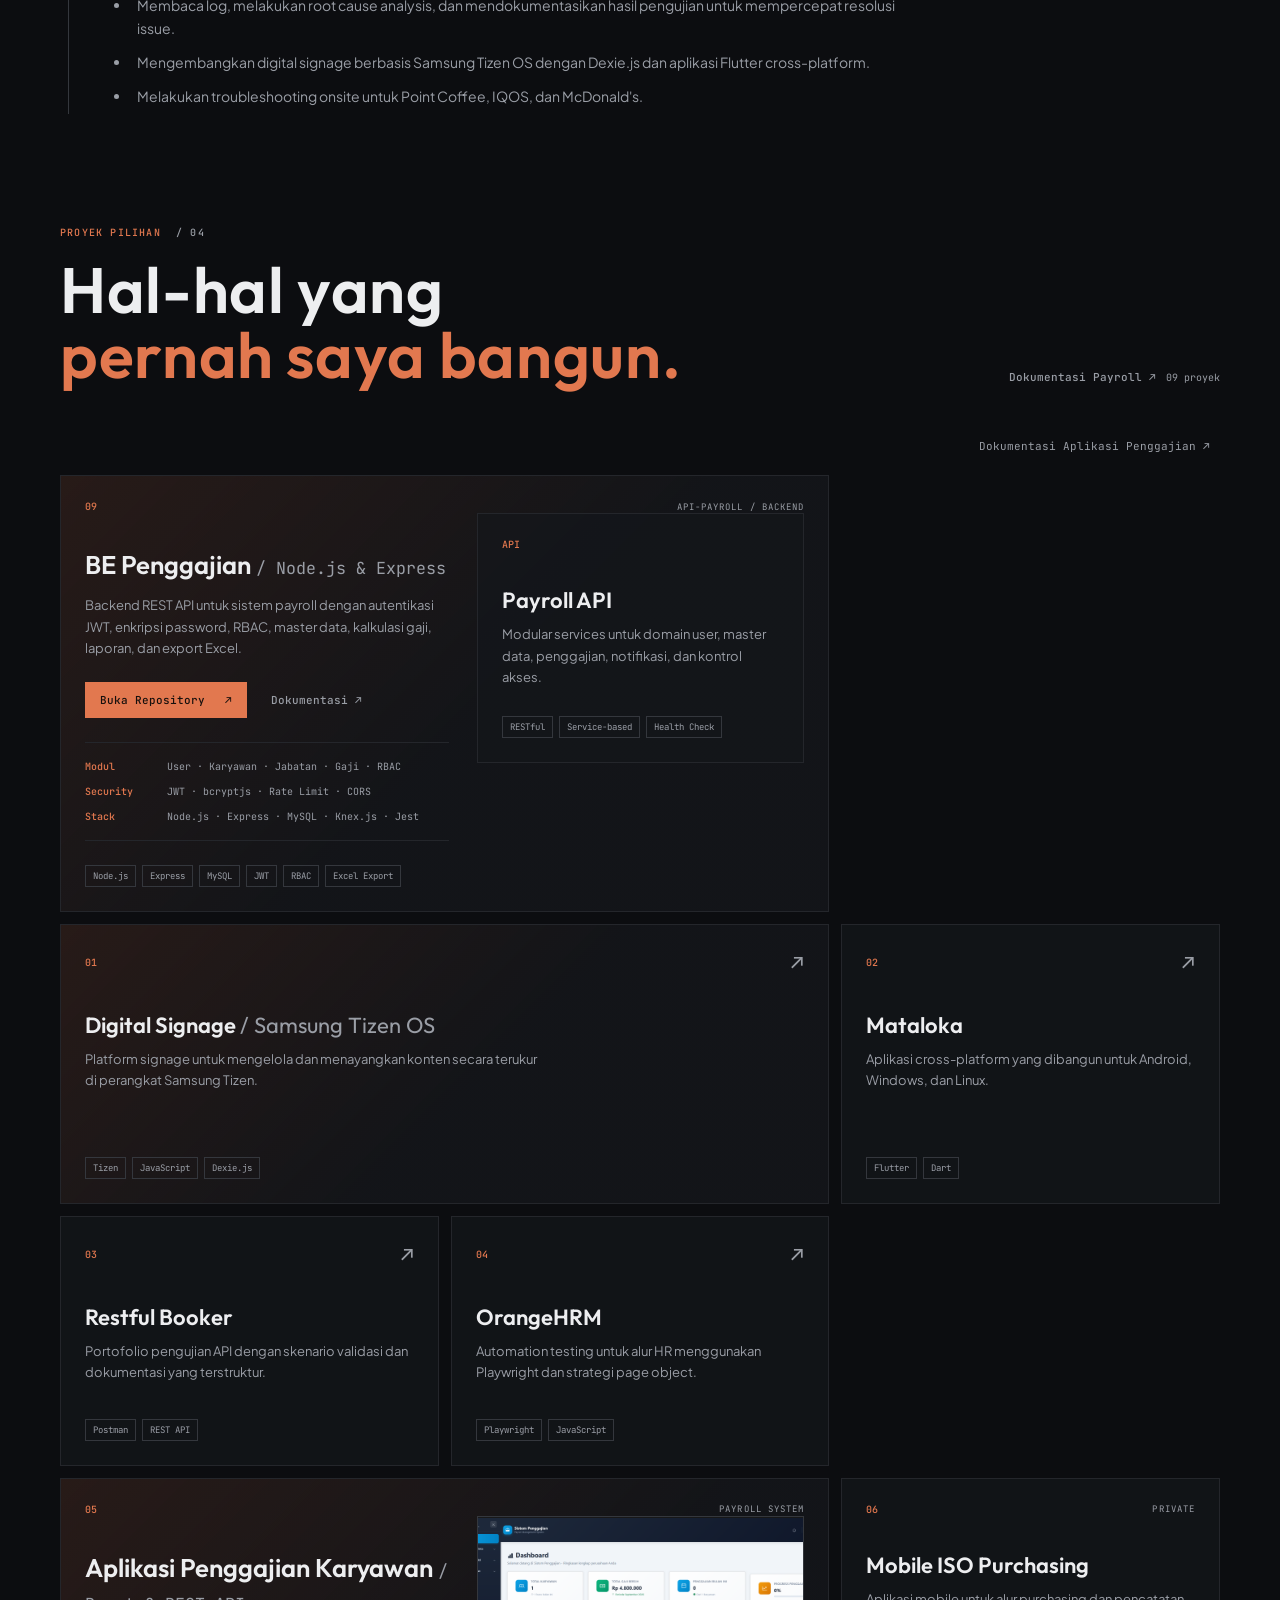
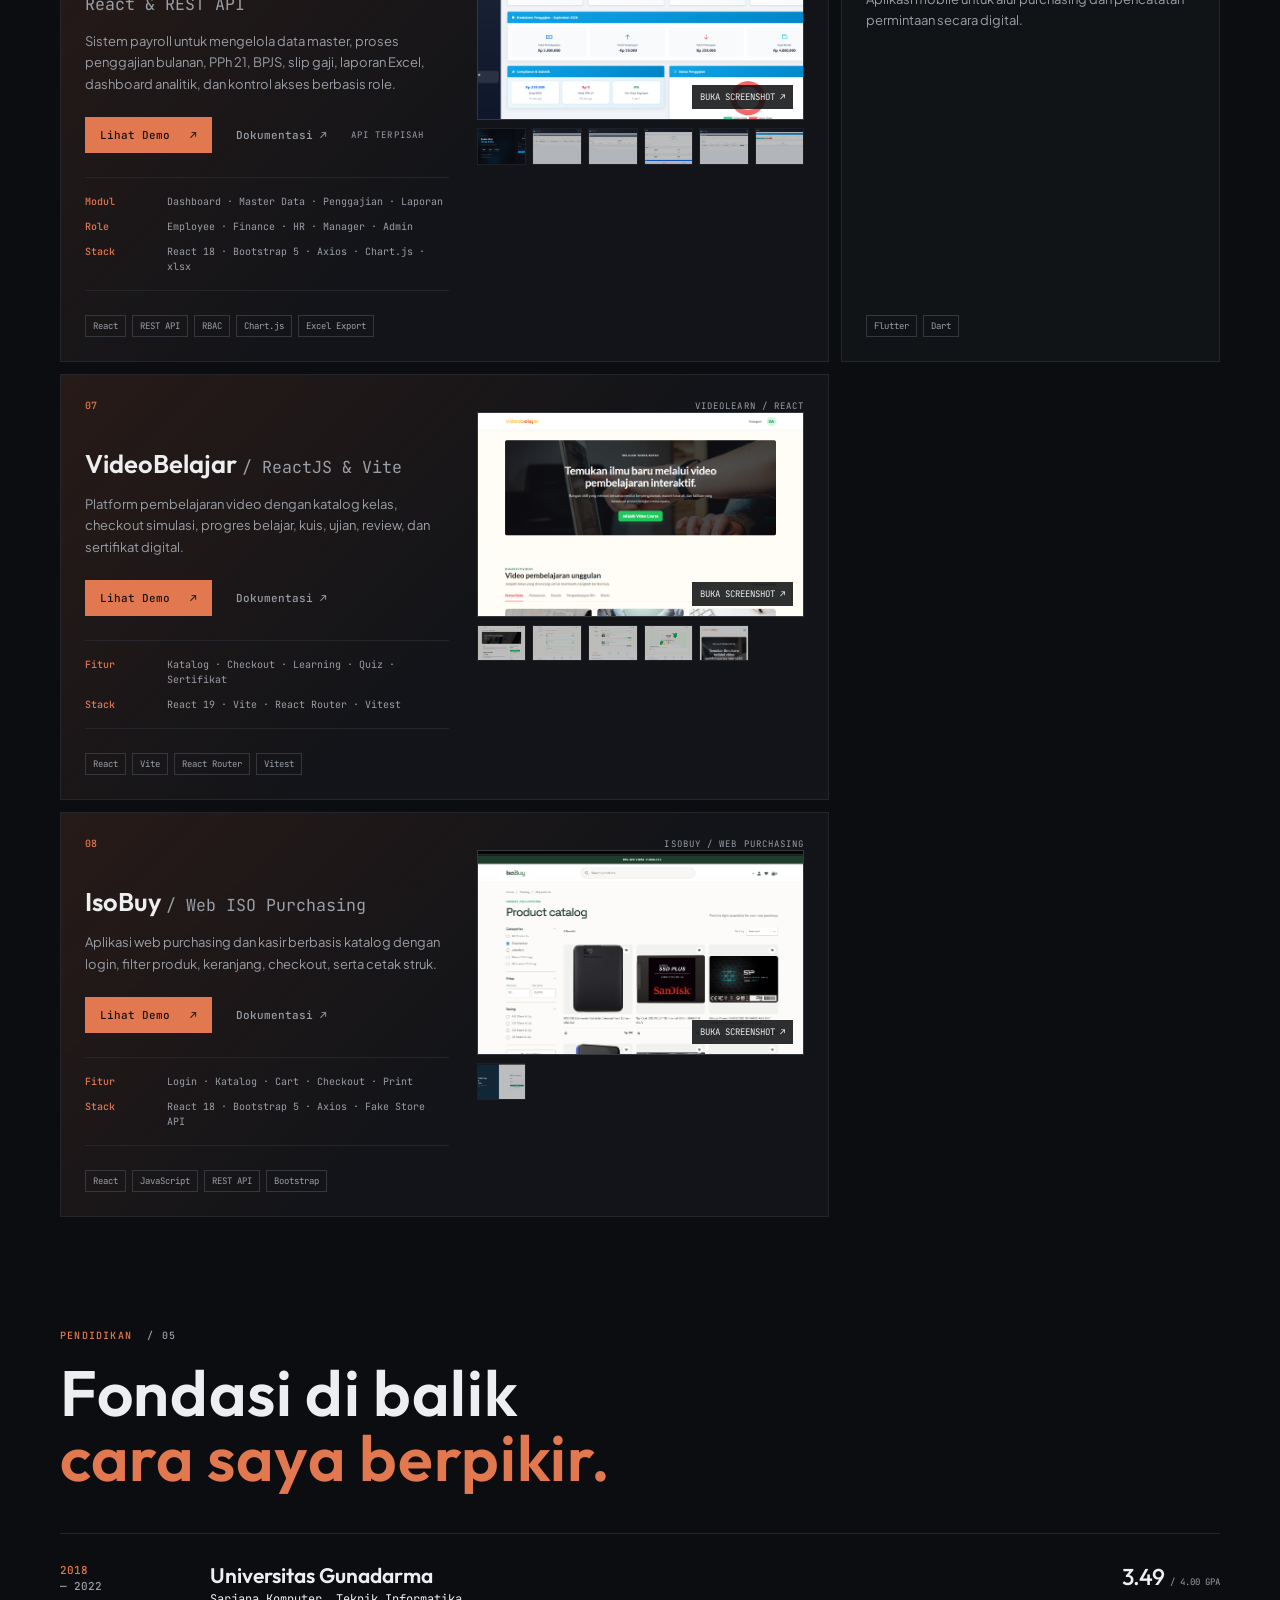
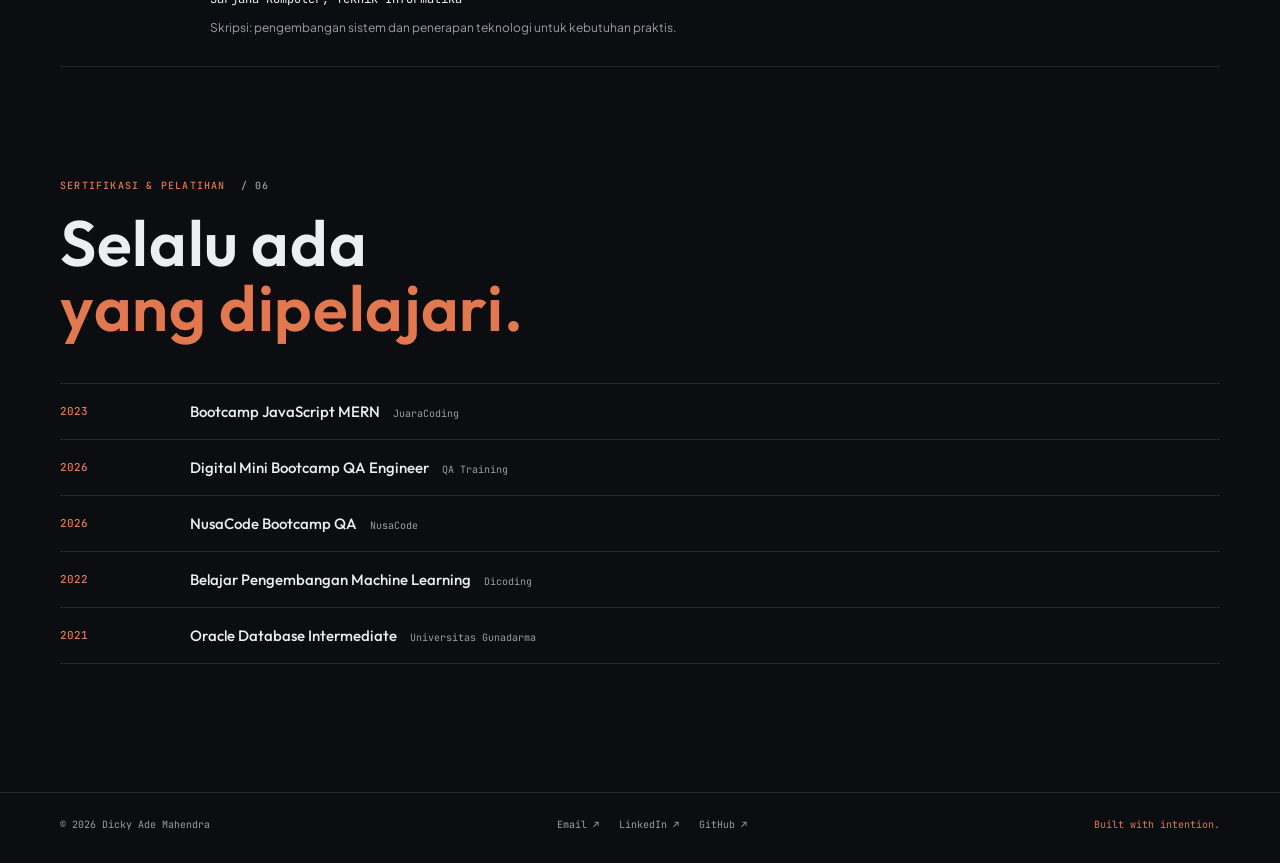
==== commit 81a40d36: "update porto" ====
--- a/index.html
+++ b/index.html
@@ -29,7 +29,7 @@
         <a href="#projects">Proyek</a>
         <a href="#education">Edukasi</a>
         <a href="#certifications">Sertifikasi</a>
-        <a class="nav-cta" href="mailto:dicky.ade.mahendra@gmail.com">Hubungi Saya <span aria-hidden="true">↗</span></a>
+        <a class="nav-cta" href="mailto:dickyadem@gmail.com">Hubungi Saya <span aria-hidden="true">↗</span></a>
       </nav>
     </div>
   </header>
@@ -43,11 +43,11 @@
         <p class="hero-summary">Membangun produk digital yang stabil, teruji, dan siap digunakan. Berpengalaman di digital signage, Flutter cross-platform, automation testing, serta troubleshooting di lapangan.</p>
         <div class="hero-actions">
           <a class="button button-primary" href="#projects">Lihat Proyek <span aria-hidden="true">↓</span></a>
-          <a class="button button-outline" href="mailto:dicky.ade.mahendra@gmail.com">Hubungi Saya <span aria-hidden="true">↗</span></a>
+          <a class="button button-outline" href="mailto:dickyadem@gmail.com">Hubungi Saya <span aria-hidden="true">↗</span></a>
           <a class="text-link" href="https://github.com/" target="_blank" rel="noopener">GitHub <span aria-hidden="true">↗</span></a>
         </div>
         <div class="hero-contact" aria-label="Informasi kontak">
-          <a href="mailto:dicky.ade.mahendra@gmail.com">dicky.ade.mahendra@gmail.com</a>
+          <a href="mailto:dickyadem@gmail.com">dickyadem@gmail.com</a>
           <a href="tel:+6281288888888">+62 812 8888 8888</a>
           <span>Bekasi, Indonesia</span>
         </div>
@@ -99,21 +99,24 @@
     </section>
 
     <section class="section container reveal" id="projects" aria-labelledby="projects-title">
-      <div class="section-heading section-heading-row"><div><p class="eyebrow">Proyek Pilihan <span>/ 04</span></p><h2 id="projects-title" class="section-title">Hal-hal yang<br><em>pernah saya bangun.</em></h2></div><span class="project-count">07 proyek</span></div>
+      <div class="section-heading section-heading-row"><div><p class="eyebrow">Proyek Pilihan <span>/ 04</span></p><h2 id="projects-title" class="section-title">Hal-hal yang<br><em>pernah saya bangun.</em></h2></div><div><a class="text-link" href="document/PenggajianReactjs.html">Dokumentasi Payroll <span aria-hidden="true">↗</span></a><span class="project-count">09 proyek</span></div></div>
       <div class="projects-grid">
+        <a class="text-link project-inline-doc" href="document/PenggajianReactjs.html">Dokumentasi Aplikasi Penggajian <span aria-hidden="true">↗</span></a>
+        <article class="project-card project-payroll project-featured"><div class="project-top"><span class="project-number">09</span><span class="project-private">API-PAYROLL / BACKEND</span></div><div class="project-payroll-layout"><div class="project-payroll-copy"><h3>BE Penggajian <span>/ Node.js &amp; Express</span></h3><p>Backend REST API untuk sistem payroll dengan autentikasi JWT, enkripsi password, RBAC, master data, kalkulasi gaji, laporan, dan export Excel.</p><div class="project-payroll-actions"><a class="button button-primary" href="https://github.com/dickyadem/API-PAYROLL" target="_blank" rel="noopener">Buka Repository <span aria-hidden="true">↗</span></a><a class="text-link" href="document/BEpenggajian.md">Dokumentasi <span aria-hidden="true">↗</span></a></div><div class="project-payroll-details"><div><strong>Modul</strong><span>User · Karyawan · Jabatan · Gaji · RBAC</span></div><div><strong>Security</strong><span>JWT · bcryptjs · Rate Limit · CORS</span></div><div><strong>Stack</strong><span>Node.js · Express · MySQL · Knex.js · Jest</span></div></div><div class="tags"><span>Node.js</span><span>Express</span><span>MySQL</span><span>JWT</span><span>RBAC</span><span>Excel Export</span></div></div><div class="project-payroll-gallery"><div class="project-card project-backend-panel"><span class="project-number">API</span><h3>Payroll API</h3><p>Modular services untuk domain user, master data, penggajian, notifikasi, dan kontrol akses.</p><div class="tags"><span>RESTful</span><span>Service-based</span><span>Health Check</span></div></div></div></div></article>
         <article class="project-card project-featured"><div class="project-top"><span class="project-number">01</span><a href="https://github.com/" target="_blank" rel="noopener" aria-label="Buka Digital Signage di GitHub">↗</a></div><h3>Digital Signage <span>/ Samsung Tizen OS</span></h3><p>Platform signage untuk mengelola dan menayangkan konten secara terukur di perangkat Samsung Tizen.</p><div class="tags"><span>Tizen</span><span>JavaScript</span><span>Dexie.js</span></div></article>
         <article class="project-card"><div class="project-top"><span class="project-number">02</span><a href="https://github.com/" target="_blank" rel="noopener" aria-label="Buka Mataloka di GitHub">↗</a></div><h3>Mataloka</h3><p>Aplikasi cross-platform yang dibangun untuk Android, Windows, dan Linux.</p><div class="tags"><span>Flutter</span><span>Dart</span></div></article>
         <article class="project-card"><div class="project-top"><span class="project-number">03</span><a href="https://github.com/" target="_blank" rel="noopener" aria-label="Buka Restful Booker di GitHub">↗</a></div><h3>Restful Booker</h3><p>Portofolio pengujian API dengan skenario validasi dan dokumentasi yang terstruktur.</p><div class="tags"><span>Postman</span><span>REST API</span></div></article>
         <article class="project-card"><div class="project-top"><span class="project-number">04</span><a href="https://github.com/" target="_blank" rel="noopener" aria-label="Buka OrangeHRM di GitHub">↗</a></div><h3>OrangeHRM</h3><p>Automation testing untuk alur HR menggunakan Playwright dan strategi page object.</p><div class="tags"><span>Playwright</span><span>JavaScript</span></div></article>
         <article class="project-card project-payroll project-featured"><div class="project-top"><span class="project-number">05</span><span class="project-private">PAYROLL SYSTEM</span></div><div class="project-payroll-layout"><div class="project-payroll-copy"><h3>Aplikasi Penggajian Karyawan <span>/ React &amp; REST API</span></h3><p>Sistem payroll untuk mengelola data master, proses penggajian bulanan, PPh 21, BPJS, slip gaji, laporan Excel, dashboard analitik, dan kontrol akses berbasis role.</p><div class="project-payroll-actions"><a class="button button-primary" href="https://dickyadem.github.io/AplikasiPenggajianReactJS/" target="_blank" rel="noopener">Lihat Demo <span aria-hidden="true">↗</span></a><span class="project-private">API TERPISAH</span></div><div class="project-payroll-details"><div><strong>Modul</strong><span>Dashboard · Master Data · Penggajian · Laporan</span></div><div><strong>Role</strong><span>Employee · Finance · HR · Manager · Admin</span></div><div><strong>Stack</strong><span>React 18 · Bootstrap 5 · Axios · Chart.js · xlsx</span></div></div><div class="tags"><span>React</span><span>REST API</span><span>RBAC</span><span>Chart.js</span><span>Excel Export</span></div></div><div class="project-payroll-gallery"><a class="project-payroll-cover" href="document/img/Dasboard.png" target="_blank" rel="noopener"><img src="document/img/Dasboard.png" alt="Dashboard aplikasi penggajian" loading="lazy"><span>BUKA SCREENSHOT ↗</span></a><div class="project-payroll-thumbs"><a href="document/img/Login.png" target="_blank" rel="noopener"><img src="document/img/Login.png" alt="Halaman login aplikasi penggajian" loading="lazy"></a><a href="document/img/DataPerusahaan.png" target="_blank" rel="noopener"><img src="document/img/DataPerusahaan.png" alt="Data perusahaan aplikasi penggajian" loading="lazy"></a><a href="document/img/MenuKaryawan.png" target="_blank" rel="noopener"><img src="document/img/MenuKaryawan.png" alt="Menu karyawan aplikasi penggajian" loading="lazy"></a><a href="document/img/InputPenggajian.png" target="_blank" rel="noopener"><img src="document/img/InputPenggajian.png" alt="Input penggajian aplikasi" loading="lazy"></a><a href="document/img/ListPenggajian.png" target="_blank" rel="noopener"><img src="document/img/ListPenggajian.png" alt="List penggajian aplikasi" loading="lazy"></a><a href="document/img/LaporanGaji.png" target="_blank" rel="noopener"><img src="document/img/LaporanGaji.png" alt="Laporan gaji aplikasi penggajian" loading="lazy"></a></div></div></div></article>
         <article class="project-card"><div class="project-top"><span class="project-number">06</span><span class="project-private">PRIVATE</span></div><h3>Mobile ISO Purchasing</h3><p>Aplikasi mobile untuk alur purchasing dan pencatatan permintaan secara digital.</p><div class="tags"><span>Flutter</span><span>Dart</span></div></article>
-        <article class="project-card project-payroll project-featured"><div class="project-top"><span class="project-number">07</span><span class="project-private">ISOBUY / WEB PURCHASING</span></div><div class="project-payroll-layout"><div class="project-payroll-copy"><h3>IsoBuy <span>/ Web ISO Purchasing</span></h3><p>Aplikasi web purchasing dan kasir berbasis katalog dengan login, filter produk, keranjang, checkout, serta cetak struk.</p><div class="project-payroll-actions"><a class="button button-primary" href="https://dickyadem.github.io/WebIsoPurchasing/" target="_blank" rel="noopener">Lihat Demo <span aria-hidden="true">↗</span></a><a class="text-link" href="document/webIsoPurchasing/README.md">Dokumentasi <span aria-hidden="true">↗</span></a></div><div class="project-payroll-details"><div><strong>Fitur</strong><span>Login · Katalog · Cart · Checkout · Print</span></div><div><strong>Stack</strong><span>React 18 · Bootstrap 5 · Axios · Fake Store API</span></div></div><div class="tags"><span>React</span><span>JavaScript</span><span>REST API</span><span>Bootstrap</span></div></div><div class="project-payroll-gallery"><a class="project-payroll-cover" href="document/webIsoPurchasing/catalog.png" target="_blank" rel="noopener"><img src="document/webIsoPurchasing/catalog.png" alt="Halaman katalog IsoBuy" loading="lazy"><span>BUKA SCREENSHOT ↗</span></a><div class="project-payroll-thumbs"><a href="document/webIsoPurchasing/Login.png" target="_blank" rel="noopener"><img src="document/webIsoPurchasing/Login.png" alt="Halaman login IsoBuy" loading="lazy"></a></div></div></div></article>
+        <article class="project-card project-payroll project-featured"><div class="project-top"><span class="project-number">07</span><span class="project-private">VIDEOLEARN / REACT</span></div><div class="project-payroll-layout"><div class="project-payroll-copy"><h3>VideoBelajar <span>/ ReactJS &amp; Vite</span></h3><p>Platform pembelajaran video dengan katalog kelas, checkout simulasi, progres belajar, kuis, ujian, review, dan sertifikat digital.</p><div class="project-payroll-actions"><a class="button button-primary" href="https://dickyadem.github.io/App-VideoBelajar-Reactjs/" target="_blank" rel="noopener">Lihat Demo <span aria-hidden="true">↗</span></a><a class="text-link" href="document/AppVideoBelajarReactjs/VideoBelajarReacjs.html">Dokumentasi <span aria-hidden="true">↗</span></a></div><div class="project-payroll-details"><div><strong>Fitur</strong><span>Katalog · Checkout · Learning · Quiz · Sertifikat</span></div><div><strong>Stack</strong><span>React 19 · Vite · React Router · Vitest</span></div></div><div class="tags"><span>React</span><span>Vite</span><span>React Router</span><span>Vitest</span></div></div><div class="project-payroll-gallery"><a class="project-payroll-cover" href="document/AppVideoBelajarReactjs/01-desktop-beranda.png" target="_blank" rel="noopener"><img src="document/AppVideoBelajarReactjs/01-desktop-beranda.png" alt="Beranda aplikasi VideoBelajar" loading="lazy"><span>BUKA SCREENSHOT ↗</span></a><div class="project-payroll-thumbs"><a href="document/AppVideoBelajarReactjs/03-desktop-detail-kelas.png" target="_blank" rel="noopener"><img src="document/AppVideoBelajarReactjs/03-desktop-detail-kelas.png" alt="Detail kelas VideoBelajar" loading="lazy"></a><a href="document/AppVideoBelajarReactjs/05-desktop-pesanan.png" target="_blank" rel="noopener"><img src="document/AppVideoBelajarReactjs/05-desktop-pesanan.png" alt="Halaman pesanan VideoBelajar" loading="lazy"></a><a href="document/AppVideoBelajarReactjs/06-desktop-kelas-saya.png" target="_blank" rel="noopener"><img src="document/AppVideoBelajarReactjs/06-desktop-kelas-saya.png" alt="Halaman kelas saya VideoBelajar" loading="lazy"></a><a href="document/AppVideoBelajarReactjs/08-desktop-sertifikat.png" target="_blank" rel="noopener"><img src="document/AppVideoBelajarReactjs/08-desktop-sertifikat.png" alt="Sertifikat VideoBelajar" loading="lazy"></a><a href="document/AppVideoBelajarReactjs/09-mobile-beranda.png" target="_blank" rel="noopener"><img src="document/AppVideoBelajarReactjs/09-mobile-beranda.png" alt="Beranda mobile VideoBelajar" loading="lazy"></a></div></div></div></article>
+        <article class="project-card project-payroll project-featured"><div class="project-top"><span class="project-number">08</span><span class="project-private">ISOBUY / WEB PURCHASING</span></div><div class="project-payroll-layout"><div class="project-payroll-copy"><h3>IsoBuy <span>/ Web ISO Purchasing</span></h3><p>Aplikasi web purchasing dan kasir berbasis katalog dengan login, filter produk, keranjang, checkout, serta cetak struk.</p><div class="project-payroll-actions"><a class="button button-primary" href="https://dickyadem.github.io/WebIsoPurchasing/" target="_blank" rel="noopener">Lihat Demo <span aria-hidden="true">↗</span></a><a class="text-link" href="document/webIsoPurchasing/README.html">Dokumentasi <span aria-hidden="true">↗</span></a></div><div class="project-payroll-details"><div><strong>Fitur</strong><span>Login · Katalog · Cart · Checkout · Print</span></div><div><strong>Stack</strong><span>React 18 · Bootstrap 5 · Axios · Fake Store API</span></div></div><div class="tags"><span>React</span><span>JavaScript</span><span>REST API</span><span>Bootstrap</span></div></div><div class="project-payroll-gallery"><a class="project-payroll-cover" href="document/webIsoPurchasing/catalog.png" target="_blank" rel="noopener"><img src="document/webIsoPurchasing/catalog.png" alt="Halaman katalog IsoBuy" loading="lazy"><span>BUKA SCREENSHOT ↗</span></a><div class="project-payroll-thumbs"><a href="document/webIsoPurchasing/Login.png" target="_blank" rel="noopener"><img src="document/webIsoPurchasing/Login.png" alt="Halaman login IsoBuy" loading="lazy"></a></div></div></div></article>
       </div>
     </section>
 
     <section class="section container reveal" id="education" aria-labelledby="education-title">
       <div class="section-heading"><p class="eyebrow">Pendidikan <span>/ 05</span></p><h2 id="education-title" class="section-title">Fondasi di balik<br><em>cara saya berpikir.</em></h2></div>
-      <div class="education-list"><article class="education-item"><div class="education-year">2018<br><span>— 2022</span></div><div><h3>Universitas Gunadarma</h3><p>Sarjana Komputer, Teknik Informatika</p><small>Skripsi: pengembangan sistem dan penerapan teknologi untuk kebutuhan praktis.</small></div><strong class="gpa">3.49 <span>/ 4.00 GPA</span></strong></article><article class="education-item"><div class="education-year">MAR<br><span>— JUN 2023</span></div><div><h3>PT Danamas Insan Kreasi Andalan</h3><p>Bootcamp JavaScript MERN Stack · JuaraCoding</p><small>Fundamental JavaScript, MongoDB, Express, React, dan Node.js.</small></div><span class="education-badge">BOOTCAMP</span></article></div>
+      <div class="education-list"><article class="education-item"><div class="education-year">2018<br><span>— 2022</span></div><div><h3>Universitas Gunadarma</h3><p>Sarjana Komputer, Teknik Informatika</p><small>Skripsi: pengembangan sistem dan penerapan teknologi untuk kebutuhan praktis.</small></div><strong class="gpa">3.49 <span>/ 4.00 GPA</span></strong></article></div>
     </section>
 
     <section class="section container reveal" id="certifications" aria-labelledby="certifications-title">
@@ -122,6 +125,6 @@
     </section>
   </main>
 
-  <footer class="site-footer"><div class="container footer-inner"><p>© <span id="current-year">2026</span> Dicky Ade Mahendra</p><div class="footer-links"><a href="mailto:dicky.ade.mahendra@gmail.com">Email ↗</a><a href="https://www.linkedin.com/" target="_blank" rel="noopener">LinkedIn ↗</a><a href="https://github.com/" target="_blank" rel="noopener">GitHub ↗</a></div><span class="footer-note">Built with intention.</span></div></footer>
+  <footer class="site-footer"><div class="container footer-inner"><p>© <span id="current-year">2026</span> Dicky Ade Mahendra</p><div class="footer-links"><a href="mailto:dickyadem@gmail.com">Email ↗</a><a href="https://www.linkedin.com/" target="_blank" rel="noopener">LinkedIn ↗</a><a href="https://github.com/" target="_blank" rel="noopener">GitHub ↗</a></div><span class="footer-note">Built with intention.</span></div></footer>
 </body>
 </html>
--- a/styles.css
+++ b/styles.css
@@ -5,4 +5,5 @@
 @media(max-width:860px){.container{width:min(calc(100% - 3rem),var(--container))}.site-nav{gap:13px}.hero{grid-template-columns:1fr;min-height:auto;padding-top:6rem}.hero-profile{max-width:520px}.profile-photo{height:300px}.terminal{max-width:520px}.about-content{grid-template-columns:1fr;gap:30px}.about-marker{text-align:left}.skills-grid,.projects-grid{grid-template-columns:repeat(2,1fr)}.project-featured{grid-column:span 2}.section{padding-top:6rem}.footer-note{display:none}}
 @media(max-width:640px){.container{width:calc(100% - 2rem)}.site-header{height:60px}.menu-toggle{display:block;position:relative;z-index:22}.site-nav{display:none;position:absolute;top:60px;left:0;right:0;padding:16px 1rem 22px;flex-direction:column;align-items:stretch;gap:0;background:rgba(12,13,16,.98);border-bottom:1px solid var(--border)}.site-nav.open{display:flex}.site-nav a{padding:12px 0;border-bottom:1px solid var(--border)}.site-nav .nav-cta{margin-top:12px;padding:10px 12px;text-align:center;border-bottom:1px solid var(--border)}.hero{padding-top:5rem}.hero h1{font-size:clamp(3.3rem,16vw,5rem)}.hero-summary{font-size:14px}.hero-contact{gap:10px;flex-direction:column;margin-top:35px}.hero-profile{gap:12px}.profile-photo{height:250px}.terminal-body{padding:24px 18px}.fact-list div{font-size:9px}.section{padding-top:5rem}.section-heading-row{display:block}.section-note{margin-top:18px}.section-title{font-size:2.8rem}.skills-grid,.projects-grid{grid-template-columns:1fr}.project-featured{grid-column:auto}.skill-card-wide{grid-column:auto}.skill-card{min-height:0}.timeline{padding-left:25px;margin-left:4px}.timeline-dot{left:-31px}.timeline-meta{flex-direction:column;gap:4px}.timeline-item h3{font-size:22px}.timeline-item ul{font-size:13px;padding-left:16px}.education-item{grid-template-columns:1fr;gap:12px}.gpa{justify-self:start}.education-badge{justify-self:start}.cert-list div{grid-template-columns:60px 1fr;gap:14px}.cert-list p{font-size:14px}.cert-list small{display:block;margin:4px 0 0}.footer-inner{align-items:flex-start;flex-direction:column;gap:10px}.footer-links{gap:14px}}
 @media(prefers-reduced-motion:reduce){html{scroll-behavior:auto}.reveal{opacity:1;transform:none;transition:none}.caret{animation:none}.project-card,.button{transition:none}}
+.project-inline-doc{grid-column:1/-1;justify-self:end;font:11px var(--mono)}
 .project-payroll{grid-column:span 2}.project-payroll-layout{display:grid;grid-template-columns:minmax(0,1fr) minmax(300px,.9fr);gap:28px;align-items:start}.project-payroll-copy h3{font-size:clamp(1.35rem,2vw,1.8rem);margin-bottom:14px}.project-payroll-copy h3 span{color:var(--muted);font:400 .65em var(--mono)}.project-payroll-copy>p{max-width:62ch}.project-payroll-actions{display:flex;align-items:center;gap:14px;margin:22px 0}.project-payroll-actions .button{font-size:11px;padding:10px 14px}.project-payroll-details{display:grid;gap:10px;margin:24px 0;border-top:1px solid var(--border);border-bottom:1px solid var(--border);padding:16px 0}.project-payroll-details div{display:grid;grid-template-columns:70px 1fr;gap:12px;font:10px/1.5 var(--mono)}.project-payroll-details strong{color:var(--accent);font-weight:500}.project-payroll-details span{color:var(--muted)}.project-payroll-gallery{display:grid;gap:8px}.project-payroll-cover{position:relative;display:block;overflow:hidden;aspect-ratio:16/10;border:1px solid var(--border-strong);background:var(--bg)}.project-payroll-cover img{width:100%;height:100%;object-fit:cover;object-position:top;transition:transform .35s ease}.project-payroll-cover span{position:absolute;right:10px;bottom:10px;padding:6px 8px;background:rgba(12,13,16,.86);color:var(--text);font:9px var(--mono)}.project-payroll-cover:hover img{transform:scale(1.03)}.project-payroll-thumbs{display:grid;grid-template-columns:repeat(6,1fr);gap:6px}.project-payroll-thumbs a{display:block;aspect-ratio:1.35;overflow:hidden;border:1px solid var(--border);opacity:.72;transition:opacity .2s ease,border-color .2s ease}.project-payroll-thumbs a:hover{opacity:1;border-color:var(--accent)}.project-payroll-thumbs img{width:100%;height:100%;object-fit:cover;object-position:top}@media(max-width:860px){.project-payroll{grid-column:span 2}.project-payroll-layout{grid-template-columns:1fr}}@media(max-width:640px){.project-payroll{grid-column:auto}.project-payroll-layout{gap:20px}.project-payroll-thumbs{grid-template-columns:repeat(3,1fr)}.project-payroll-details div{grid-template-columns:1fr;gap:3px}}
